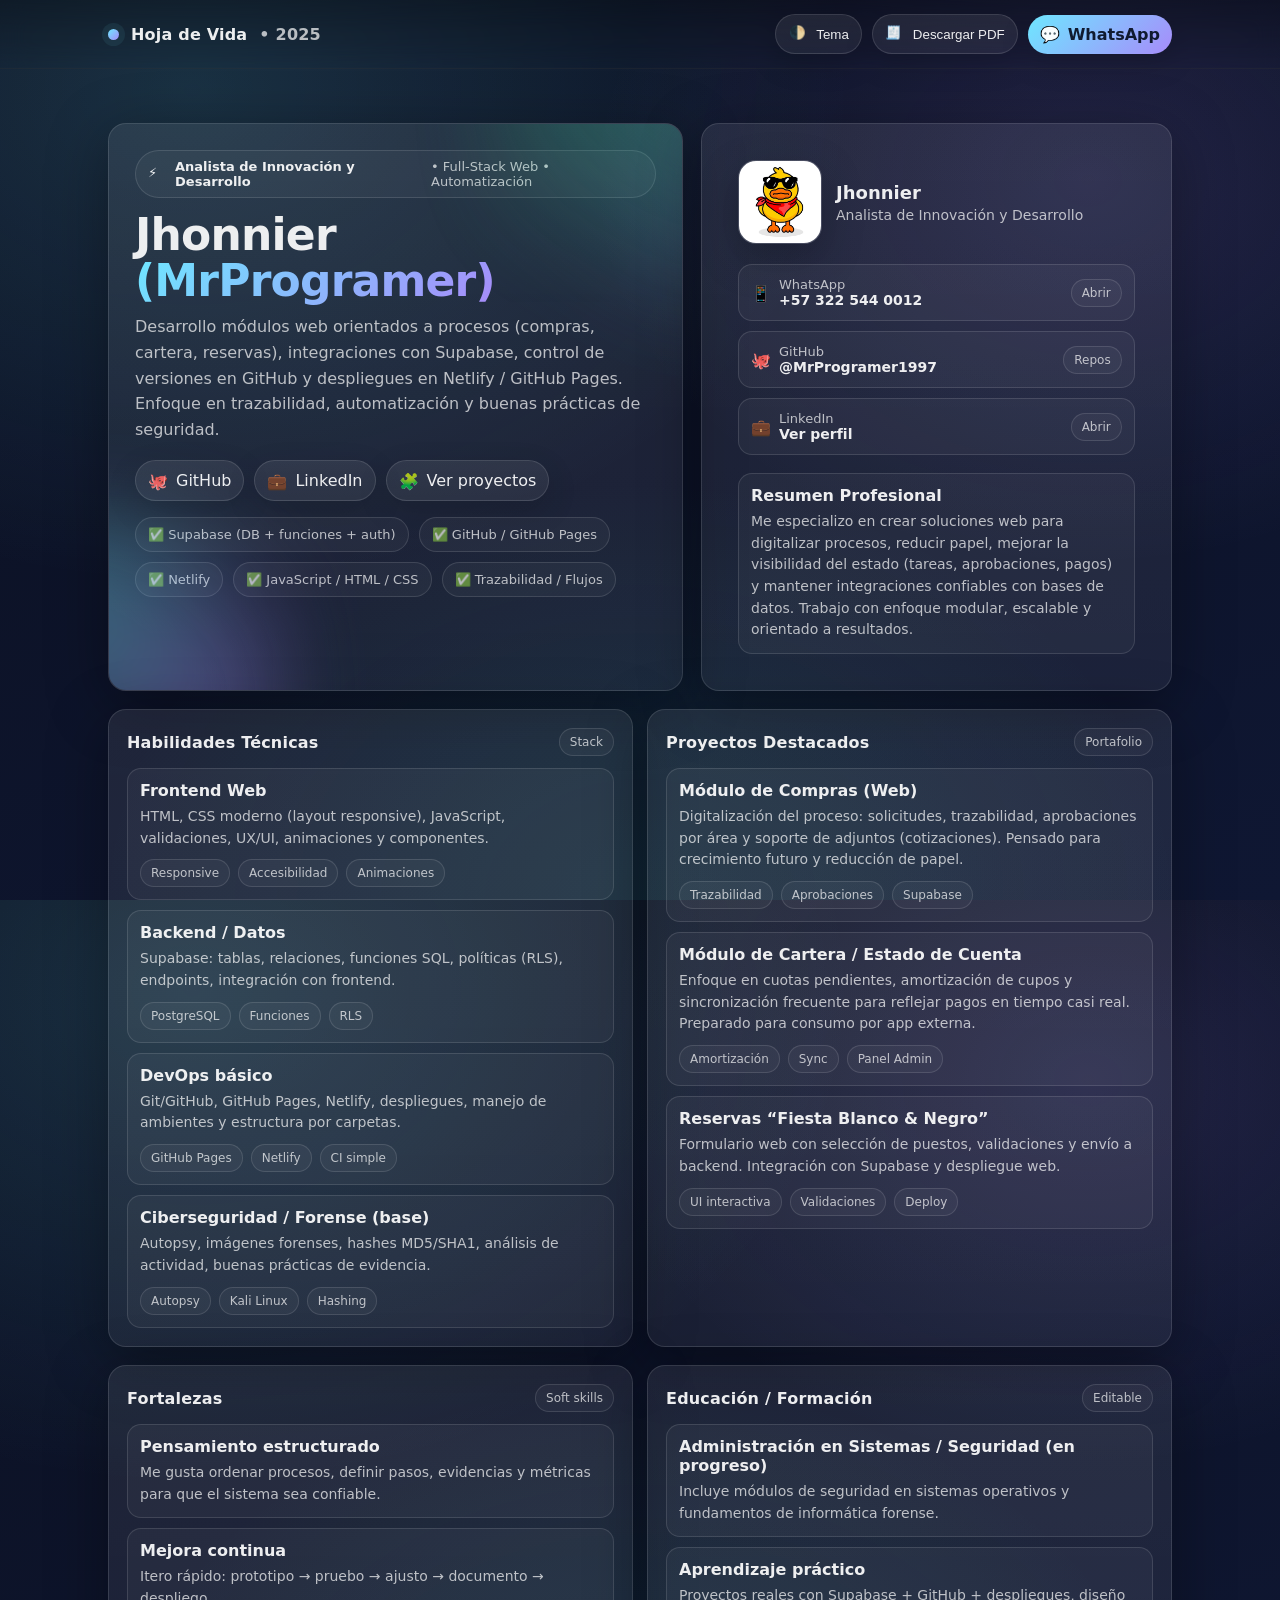
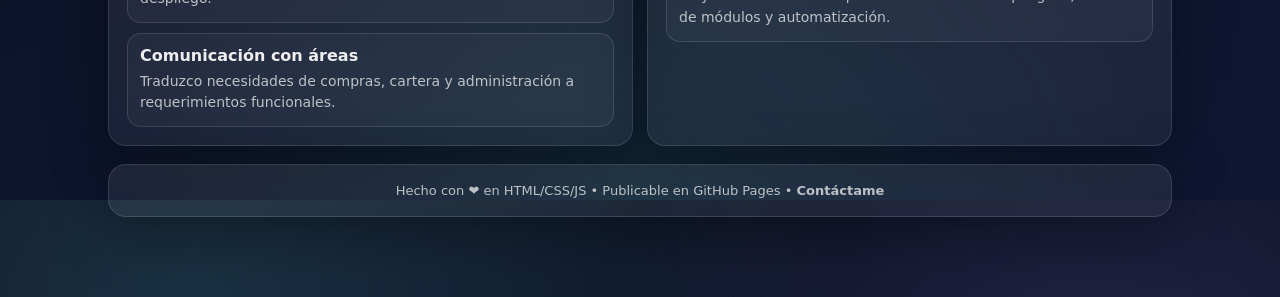
==== index.html @ 0148009d "Primer commit" ====
<!doctype html>
<html lang="es">

<head>
    <meta charset="utf-8" />
    <meta name="viewport" content="width=device-width,initial-scale=1" />
    <title>Hoja de Vida | Jhonnier</title>
    <meta name="description" content="Hoja de vida de Jhonnier - Analista de Innovación y Desarrollo" />

    <style>
        :root {
            --bg: #0b1020;
            --bg2: #0f1733;
            --card: rgba(255, 255, 255, .06);
            --card2: rgba(255, 255, 255, .08);
            --txt: rgba(255, 255, 255, .92);
            --muted: rgba(255, 255, 255, .70);
            --line: rgba(255, 255, 255, .12);
            --brand: #6ee7ff;
            --brand2: #a78bfa;
            --ok: #34d399;
            --warn: #fbbf24;
            --shadow: 0 14px 60px rgba(0, 0, 0, .35);
            --radius: 18px;
            --max: 1100px;
        }

        [data-theme="light"] {
            --bg: #f7f7fb;
            --bg2: #ffffff;
            --card: rgba(10, 20, 40, .06);
            --card2: rgba(10, 20, 40, .08);
            --txt: rgba(10, 20, 40, .92);
            --muted: rgba(10, 20, 40, .70);
            --line: rgba(10, 20, 40, .14);
            --shadow: 0 16px 55px rgba(15, 23, 42, .15);
        }

        * {
            box-sizing: border-box
        }

        html,
        body {
            height: 100%
        }

        body {
            margin: 0;
            font-family: ui-sans-serif, system-ui, -apple-system, Segoe UI, Roboto, Arial, "Noto Sans", "Helvetica Neue";
            color: var(--txt);
            background:
                radial-gradient(1200px 900px at 15% 10%, rgba(110, 231, 255, .15), transparent 55%),
                radial-gradient(900px 700px at 85% 20%, rgba(167, 139, 250, .14), transparent 55%),
                radial-gradient(900px 700px at 50% 100%, rgba(52, 211, 153, .10), transparent 60%),
                linear-gradient(160deg, var(--bg), var(--bg2));
            overflow-x: hidden;
        }

        a {
            color: inherit;
            text-decoration: none
        }

        .container {
            max-width: var(--max);
            margin: 0 auto;
            padding: 28px 18px 80px;
        }

        .nav {
            position: sticky;
            top: 0;
            z-index: 20;
            backdrop-filter: blur(12px);
            background: linear-gradient(180deg, rgba(0, 0, 0, .25), rgba(0, 0, 0, 0));
            border-bottom: 1px solid rgba(255, 255, 255, .06);
        }

        [data-theme="light"] .nav {
            background: linear-gradient(180deg, rgba(255, 255, 255, .75), rgba(255, 255, 255, 0));
            border-bottom: 1px solid rgba(15, 23, 42, .08);
        }

        .nav-inner {
            max-width: var(--max);
            margin: 0 auto;
            padding: 14px 18px;
            display: flex;
            align-items: center;
            justify-content: space-between;
            gap: 12px;
        }

        .brand {
            display: flex;
            align-items: center;
            gap: 12px;
            font-weight: 750;
            letter-spacing: .2px;
        }

        .dot {
            width: 11px;
            height: 11px;
            border-radius: 999px;
            background: linear-gradient(135deg, var(--brand), var(--brand2));
            box-shadow: 0 0 0 6px rgba(110, 231, 255, .07);
            animation: pulse 2.2s ease-in-out infinite;
        }

        @keyframes pulse {

            0%,
            100% {
                transform: scale(1);
                box-shadow: 0 0 0 6px rgba(110, 231, 255, .07)
            }

            50% {
                transform: scale(1.15);
                box-shadow: 0 0 0 12px rgba(167, 139, 250, .08)
            }
        }

        .nav-actions {
            display: flex;
            align-items: center;
            gap: 10px;
            flex-wrap: wrap
        }

        .btn {
            border: 1px solid var(--line);
            background: linear-gradient(180deg, var(--card2), var(--card));
            color: var(--txt);
            padding: 10px 12px;
            border-radius: 999px;
            display: inline-flex;
            align-items: center;
            gap: 10px;
            cursor: pointer;
            transition: transform .18s ease, background .18s ease, border-color .18s ease;
            box-shadow: 0 10px 30px rgba(0, 0, 0, .15);
            user-select: none;
        }

        .btn:hover {
            transform: translateY(-2px);
            border-color: rgba(255, 255, 255, .25)
        }

        [data-theme="light"] .btn:hover {
            border-color: rgba(15, 23, 42, .22)
        }

        .btn:active {
            transform: translateY(0px) scale(.99)
        }

        .btn-primary {
            border: none;
            background: linear-gradient(135deg, var(--brand), var(--brand2));
            color: rgba(10, 20, 40, .96);
            font-weight: 800;
        }

        .btn-primary:hover {
            filter: saturate(1.1) contrast(1.05)
        }

        .icon {
            width: 18px;
            height: 18px;
            display: inline-block
        }

        .muted {
            color: var(--muted)
        }

        .hero {
            margin-top: 26px;
            display: grid;
            grid-template-columns: 1.1fr .9fr;
            gap: 18px;
            align-items: stretch;
        }

        @media (max-width: 920px) {
            .hero {
                grid-template-columns: 1fr;
            }
        }

        .card {
            border: 1px solid var(--line);
            background: linear-gradient(180deg, var(--card2), var(--card));
            border-radius: var(--radius);
            box-shadow: var(--shadow);
            overflow: hidden;
            position: relative;
        }

        .hero-left {
            padding: 26px
        }

        .kicker {
            display: inline-flex;
            align-items: center;
            gap: 10px;
            font-size: 13px;
            padding: 8px 12px;
            border-radius: 999px;
            border: 1px solid var(--line);
            background: rgba(255, 255, 255, .04);
        }

        .title {
            margin: 14px 0 10px;
            font-size: 44px;
            line-height: 1.05;
            letter-spacing: -0.8px;
        }

        @media (max-width: 420px) {
            .title {
                font-size: 38px
            }
        }

        .subtitle {
            margin: 0 0 18px;
            font-size: 16px;
            line-height: 1.6;
            color: var(--muted);
            max-width: 60ch;
        }

        .pill-row {
            display: flex;
            flex-wrap: wrap;
            gap: 10px;
            margin-top: 16px;
        }

        .pill {
            padding: 9px 12px;
            border-radius: 999px;
            border: 1px solid var(--line);
            background: rgba(255, 255, 255, .04);
            font-size: 13px;
            color: var(--muted);
        }

        .hero-actions {
            display: flex;
            flex-wrap: wrap;
            gap: 10px;
            margin-top: 16px;
        }

        /* Profile */
        .hero-right {
            padding: 18px
        }

        .profile {
            height: 100%;
            display: flex;
            flex-direction: column;
            gap: 12px;
            padding: 18px;
        }

        .profile-top {
            display: flex;
            align-items: center;
            gap: 14px;
        }

        .avatar {
            width: 84px;
            height: 84px;
            border-radius: 18px;
            border: 1px solid var(--line);
            object-fit: cover;
            background: rgba(255, 255, 255, .05);
            box-shadow: 0 14px 40px rgba(0, 0, 0, .25);
        }

        .profile-name {
            font-weight: 850;
            font-size: 18px;
            margin: 0
        }

        .profile-role {
            margin: 4px 0 0;
            color: var(--muted);
            font-size: 14px
        }

        .contact-grid {
            display: grid;
            grid-template-columns: 1fr;
            gap: 10px;
            margin-top: 8px;
        }

        .contact-item {
            display: flex;
            align-items: center;
            justify-content: space-between;
            gap: 12px;
            padding: 12px;
            border-radius: 14px;
            border: 1px solid var(--line);
            background: rgba(255, 255, 255, .04);
            transition: transform .18s ease, border-color .18s ease;
        }

        .contact-item:hover {
            transform: translateY(-2px);
            border-color: rgba(255, 255, 255, .22)
        }

        [data-theme="light"] .contact-item:hover {
            border-color: rgba(15, 23, 42, .20)
        }

        .contact-left {
            display: flex;
            align-items: center;
            gap: 10px
        }

        .contact-label {
            font-size: 13px;
            color: var(--muted)
        }

        .contact-value {
            font-size: 14px;
            font-weight: 700
        }

        .tag {
            font-size: 12px;
            padding: 6px 10px;
            border-radius: 999px;
            border: 1px solid var(--line);
            background: rgba(255, 255, 255, .04);
            color: var(--muted);
            white-space: nowrap;
        }

        /* Sections */
        .grid {
            margin-top: 18px;
            display: grid;
            grid-template-columns: 1fr 1fr;
            gap: 14px;
        }

        @media (max-width: 900px) {
            .grid {
                grid-template-columns: 1fr
            }
        }

        .section {
            padding: 18px;
        }

        .h {
            display: flex;
            align-items: center;
            justify-content: space-between;
            gap: 12px;
            margin-bottom: 12px;
        }

        .h h2 {
            margin: 0;
            font-size: 16px;
            letter-spacing: .2px;
        }

        .list {
            display: flex;
            flex-direction: column;
            gap: 10px;
        }

        .item {
            border: 1px solid var(--line);
            background: rgba(255, 255, 255, .04);
            border-radius: 14px;
            padding: 12px;
            transition: transform .18s ease, border-color .18s ease;
        }

        .item:hover {
            transform: translateY(-2px);
            border-color: rgba(255, 255, 255, .22)
        }

        [data-theme="light"] .item:hover {
            border-color: rgba(15, 23, 42, .20)
        }

        .item-title {
            font-weight: 800;
            margin: 0 0 6px
        }

        .item-desc {
            margin: 0;
            color: var(--muted);
            line-height: 1.55;
            font-size: 14px
        }

        .chips {
            display: flex;
            flex-wrap: wrap;
            gap: 8px;
            margin-top: 10px
        }

        .chip {
            font-size: 12px;
            padding: 6px 10px;
            border-radius: 999px;
            border: 1px solid var(--line);
            background: rgba(255, 255, 255, .04);
            color: var(--muted);
        }

        /* Footer */
        footer {
            margin-top: 18px;
            padding: 18px;
            text-align: center;
            color: var(--muted);
            font-size: 13px;
        }

        /* Animations: fade + slide */
        .reveal {
            opacity: 0;
            transform: translateY(10px);
            transition: opacity .65s ease, transform .65s ease;
            will-change: opacity, transform;
        }

        .reveal.in {
            opacity: 1;
            transform: translateY(0px);
        }

        /* Floating gradient ornaments */
        .orb {
            position: absolute;
            inset: auto auto -140px -140px;
            width: 320px;
            height: 320px;
            filter: blur(40px);
            opacity: .55;
            background: radial-gradient(circle at 30% 30%, rgba(110, 231, 255, .7), transparent 60%),
                radial-gradient(circle at 70% 60%, rgba(167, 139, 250, .7), transparent 60%);
            animation: float 6.5s ease-in-out infinite;
            pointer-events: none;
        }

        .orb2 {
            position: absolute;
            inset: -170px -170px auto auto;
            width: 360px;
            height: 360px;
            filter: blur(45px);
            opacity: .45;
            background: radial-gradient(circle at 30% 30%, rgba(52, 211, 153, .65), transparent 60%),
                radial-gradient(circle at 70% 60%, rgba(110, 231, 255, .55), transparent 60%);
            animation: float 7.2s ease-in-out infinite reverse;
            pointer-events: none;
        }

        @keyframes float {

            0%,
            100% {
                transform: translate(0, 0) scale(1)
            }

            50% {
                transform: translate(18px, -14px) scale(1.04)
            }
        }

        /* Print to PDF */
        @media print {

            .nav,
            .hero-actions,
            .nav-actions .btn,
            .tag,
            .orb,
            .orb2 {
                display: none !important;
            }

            body {
                background: white !important;
                color: #0b1020 !important;
            }

            .card {
                box-shadow: none !important;
                border-color: rgba(0, 0, 0, .12) !important;
            }

            .item {
                border-color: rgba(0, 0, 0, .12) !important;
            }

            a {
                color: #0b1020 !important
            }
        }
    </style>
</head>

<body>
    <div class="nav">
        <div class="nav-inner">
            <div class="brand">
                <span class="dot"></span>
                <span>Hoja de Vida</span>
                <span class="muted">• 2025</span>
            </div>

            <div class="nav-actions">
                <button class="btn" id="themeBtn" title="Cambiar tema">
                    <span class="icon">🌓</span>
                    <span>Tema</span>
                </button>

                <button class="btn" onclick="window.print()" title="Guardar como PDF">
                    <span class="icon">🧾</span>
                    <span>Descargar PDF</span>
                </button>

                <a class="btn btn-primary" href="https://wa.me/573225440012" target="_blank" rel="noopener">
                    <span class="icon">💬</span>
                    <span>WhatsApp</span>
                </a>
            </div>
        </div>
    </div>

    <main class="container">
        <section class="hero">
            <div class="card hero-left reveal">
                <div class="orb"></div>
                <div class="orb2"></div>

                <div class="kicker">
                    <span class="icon">⚡</span>
                    <span><strong>Analista de Innovación y Desarrollo</strong></span>
                    <span class="muted">• Full-Stack Web • Automatización</span>
                </div>

                <!-- ✅ Asegúrate que aquí esté bien tu nombre -->
                <h1 class="title">Jhonnier <span
                        style="background:linear-gradient(135deg,var(--brand),var(--brand2));-webkit-background-clip:text;background-clip:text;color:transparent;">(MrProgramer)</span>
                </h1>

                <p class="subtitle">
                    Desarrollo módulos web orientados a procesos (compras, cartera, reservas), integraciones con
                    Supabase,
                    control de versiones en GitHub y despliegues en Netlify / GitHub Pages. Enfoque en trazabilidad,
                    automatización y buenas prácticas de seguridad.
                </p>

                <div class="hero-actions">
                    <a class="btn" href="https://github.com/MrProgramer1997?tab=repositories" target="_blank"
                        rel="noopener">
                        <span class="icon">🐙</span> GitHub
                    </a>
                    <!-- ⚠️ Me pasaste LinkedIn igual a GitHub: lo dejo así como lo enviaste -->
                    <a class="btn" href="https://github.com/MrProgramer1997?tab=repositories" target="_blank"
                        rel="noopener">
                        <span class="icon">💼</span> LinkedIn
                    </a>
                    <a class="btn" href="#proyectos">
                        <span class="icon">🧩</span> Ver proyectos
                    </a>
                </div>

                <div class="pill-row">
                    <span class="pill">✅ Supabase (DB + funciones + auth)</span>
                    <span class="pill">✅ GitHub / GitHub Pages</span>
                    <span class="pill">✅ Netlify</span>
                    <span class="pill">✅ JavaScript / HTML / CSS</span>
                    <span class="pill">✅ Trazabilidad / Flujos</span>
                </div>
            </div>

            <div class="card hero-right reveal">
                <div class="profile">
                    <div class="profile-top">
                        <!-- ✅ FOTO: reemplaza la ruta por tu imagen -->
                        <img class="avatar" src="assets/pato.jpg" alt="Foto de perfil de Jhonnier" />

                        <div>
                            <p class="profile-name">Jhonnier</p>
                            <p class="profile-role">Analista de Innovación y Desarrollo</p>
                        </div>
                    </div>

                    <div class="contact-grid">
                        <a class="contact-item" href="https://wa.me/573225440012" target="_blank" rel="noopener">
                            <div class="contact-left">
                                <span class="icon">📱</span>
                                <div>
                                    <div class="contact-label">WhatsApp</div>
                                    <div class="contact-value">+57 322 544 0012</div>
                                </div>
                            </div>
                            <span class="tag">Abrir</span>
                        </a>

                        <a class="contact-item" href="https://github.com/MrProgramer1997?tab=repositories"
                            target="_blank" rel="noopener">
                            <div class="contact-left">
                                <span class="icon">🐙</span>
                                <div>
                                    <div class="contact-label">GitHub</div>
                                    <div class="contact-value">@MrProgramer1997</div>
                                </div>
                            </div>
                            <span class="tag">Repos</span>
                        </a>

                        <a class="contact-item" href="https://github.com/MrProgramer1997?tab=repositories"
                            target="_blank" rel="noopener">
                            <div class="contact-left">
                                <span class="icon">💼</span>
                                <div>
                                    <div class="contact-label">LinkedIn</div>
                                    <div class="contact-value">Ver perfil</div>
                                </div>
                            </div>
                            <span class="tag">Abrir</span>
                        </a>
                    </div>

                    <div class="item" style="margin-top:6px">
                        <p class="item-title">Resumen Profesional</p>
                        <p class="item-desc">
                            Me especializo en crear soluciones web para digitalizar procesos, reducir papel, mejorar la
                            visibilidad del estado
                            (tareas, aprobaciones, pagos) y mantener integraciones confiables con bases de datos.
                            Trabajo con enfoque modular, escalable y orientado a resultados.
                        </p>
                    </div>
                </div>
            </div>
        </section>

        <section class="grid">
            <div class="card section reveal">
                <div class="h">
                    <h2>Habilidades Técnicas</h2>
                    <span class="tag">Stack</span>
                </div>
                <div class="list">
                    <div class="item">
                        <p class="item-title">Frontend Web</p>
                        <p class="item-desc">HTML, CSS moderno (layout responsive), JavaScript, validaciones, UX/UI,
                            animaciones y componentes.</p>
                        <div class="chips">
                            <span class="chip">Responsive</span><span class="chip">Accesibilidad</span><span
                                class="chip">Animaciones</span>
                        </div>
                    </div>

                    <div class="item">
                        <p class="item-title">Backend / Datos</p>
                        <p class="item-desc">Supabase: tablas, relaciones, funciones SQL, políticas (RLS), endpoints,
                            integración con frontend.</p>
                        <div class="chips">
                            <span class="chip">PostgreSQL</span><span class="chip">Funciones</span><span
                                class="chip">RLS</span>
                        </div>
                    </div>

                    <div class="item">
                        <p class="item-title">DevOps básico</p>
                        <p class="item-desc">Git/GitHub, GitHub Pages, Netlify, despliegues, manejo de ambientes y
                            estructura por carpetas.</p>
                        <div class="chips">
                            <span class="chip">GitHub Pages</span><span class="chip">Netlify</span><span class="chip">CI
                                simple</span>
                        </div>
                    </div>

                    <div class="item">
                        <p class="item-title">Ciberseguridad / Forense (base)</p>
                        <p class="item-desc">Autopsy, imágenes forenses, hashes MD5/SHA1, análisis de actividad, buenas
                            prácticas de evidencia.</p>
                        <div class="chips">
                            <span class="chip">Autopsy</span><span class="chip">Kali Linux</span><span
                                class="chip">Hashing</span>
                        </div>
                    </div>
                </div>
            </div>

            <div class="card section reveal" id="proyectos">
                <div class="h">
                    <h2>Proyectos Destacados</h2>
                    <span class="tag">Portafolio</span>
                </div>

                <div class="list">
                    <div class="item">
                        <p class="item-title">Módulo de Compras (Web)</p>
                        <p class="item-desc">
                            Digitalización del proceso: solicitudes, trazabilidad, aprobaciones por área y soporte de
                            adjuntos (cotizaciones).
                            Pensado para crecimiento futuro y reducción de papel.
                        </p>
                        <div class="chips">
                            <span class="chip">Trazabilidad</span><span class="chip">Aprobaciones</span><span
                                class="chip">Supabase</span>
                        </div>
                    </div>

                    <div class="item">
                        <p class="item-title">Módulo de Cartera / Estado de Cuenta</p>
                        <p class="item-desc">
                            Enfoque en cuotas pendientes, amortización de cupos y sincronización frecuente para reflejar
                            pagos en tiempo casi real.
                            Preparado para consumo por app externa.
                        </p>
                        <div class="chips">
                            <span class="chip">Amortización</span><span class="chip">Sync</span><span class="chip">Panel
                                Admin</span>
                        </div>
                    </div>

                    <div class="item">
                        <p class="item-title">Reservas “Fiesta Blanco & Negro”</p>
                        <p class="item-desc">
                            Formulario web con selección de puestos, validaciones y envío a backend. Integración con
                            Supabase y despliegue web.
                        </p>
                        <div class="chips">
                            <span class="chip">UI interactiva</span><span class="chip">Validaciones</span><span
                                class="chip">Deploy</span>
                        </div>
                    </div>
                </div>
            </div>
        </section>

        <section class="grid">
            <div class="card section reveal">
                <div class="h">
                    <h2>Fortalezas</h2>
                    <span class="tag">Soft skills</span>
                </div>
                <div class="list">
                    <div class="item">
                        <p class="item-title">Pensamiento estructurado</p>
                        <p class="item-desc">Me gusta ordenar procesos, definir pasos, evidencias y métricas para que el
                            sistema sea confiable.</p>
                    </div>
                    <div class="item">
                        <p class="item-title">Mejora continua</p>
                        <p class="item-desc">Itero rápido: prototipo → pruebo → ajusto → documento → despliego.</p>
                    </div>
                    <div class="item">
                        <p class="item-title">Comunicación con áreas</p>
                        <p class="item-desc">Traduzco necesidades de compras, cartera y administración a requerimientos
                            funcionales.</p>
                    </div>
                </div>
            </div>

            <div class="card section reveal">
                <div class="h">
                    <h2>Educación / Formación</h2>
                    <span class="tag">Editable</span>
                </div>
                <div class="list">
                    <div class="item">
                        <p class="item-title">Administración en Sistemas / Seguridad (en progreso)</p>
                        <p class="item-desc">Incluye módulos de seguridad en sistemas operativos y fundamentos de
                            informática forense.</p>
                    </div>
                    <div class="item">
                        <p class="item-title">Aprendizaje práctico</p>
                        <p class="item-desc">Proyectos reales con Supabase + GitHub + despliegues, diseño de módulos y
                            automatización.</p>
                    </div>
                </div>
            </div>
        </section>

        <footer class="card reveal">
            Hecho con ❤️ en HTML/CSS/JS • Publicable en GitHub Pages •
            <a href="https://wa.me/573225440012" target="_blank" rel="noopener"><strong>Contáctame</strong></a>
        </footer>
    </main>

    <script>
        // Tema (dark/light) con persistencia
        const themeBtn = document.getElementById("themeBtn");
        const saved = localStorage.getItem("theme");
        if (saved) { document.documentElement.setAttribute("data-theme", saved); }

        themeBtn.addEventListener("click", () => {
            const cur = document.documentElement.getAttribute("data-theme") || "dark";
            const next = cur === "light" ? "dark" : "light";
            document.documentElement.setAttribute("data-theme", next);
            localStorage.setItem("theme", next);
        });

        // Reveal on scroll (animaciones al aparecer)
        const io = new IntersectionObserver((entries) => {
            for (const e of entries) {
                if (e.isIntersecting) e.target.classList.add("in");
            }
        }, { threshold: 0.12 });

        document.querySelectorAll(".reveal").forEach(el => io.observe(el));
    </script>
</body>

</html>
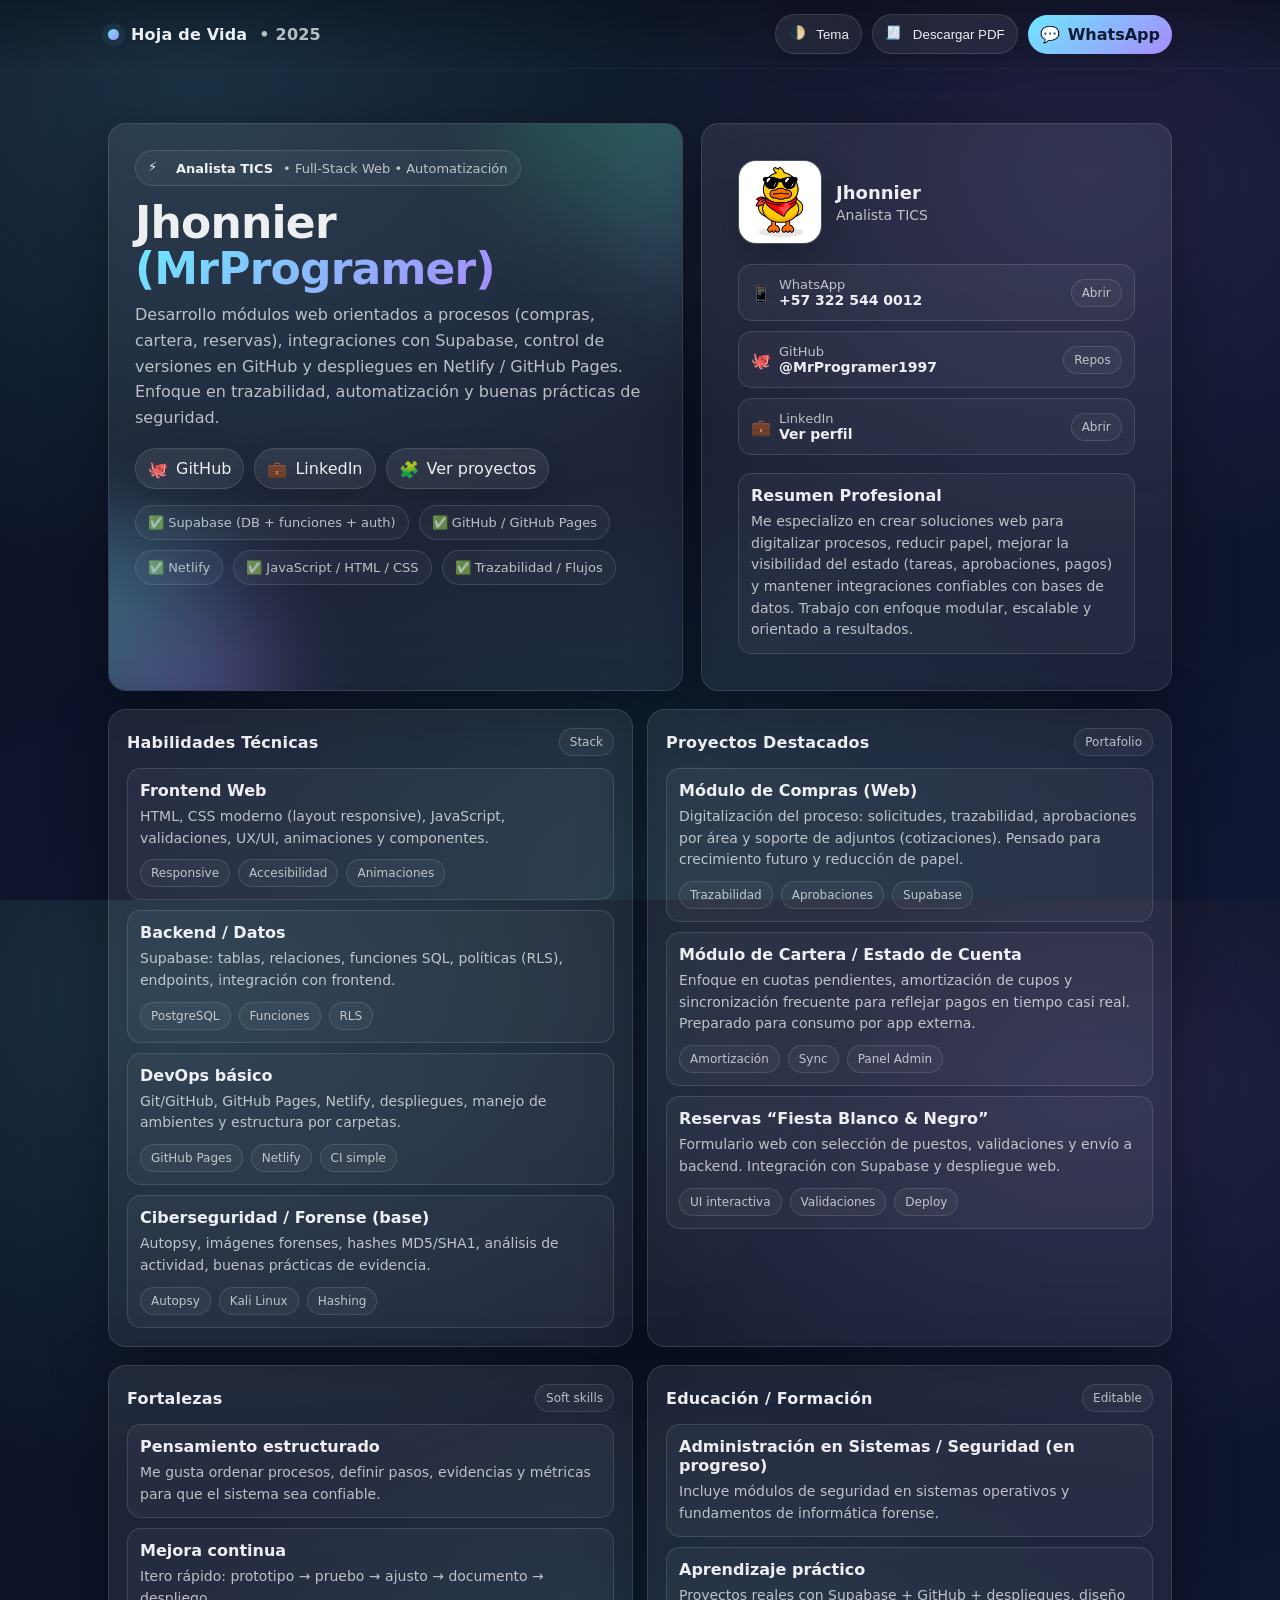
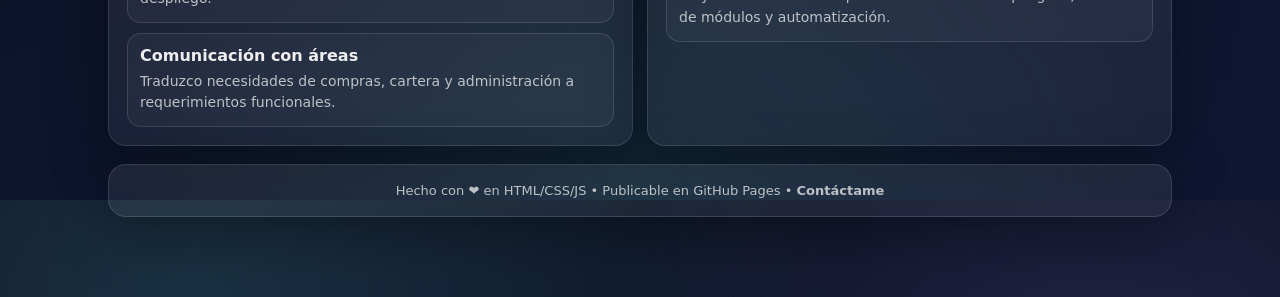
==== commit 45f64780: "Descripción de los cambios" ====
--- a/index.html
+++ b/index.html
@@ -5,7 +5,7 @@
     <meta charset="utf-8" />
     <meta name="viewport" content="width=device-width,initial-scale=1" />
     <title>Hoja de Vida | Jhonnier</title>
-    <meta name="description" content="Hoja de vida de Jhonnier - Analista de Innovación y Desarrollo" />
+    <meta name="description" content="Hoja de vida de Jhonnier - Analista TICS" />
 
     <style>
         :root {
@@ -569,7 +569,7 @@
 
                 <div class="kicker">
                     <span class="icon">⚡</span>
-                    <span><strong>Analista de Innovación y Desarrollo</strong></span>
+                    <span><strong>Analista TICS</strong></span>
                     <span class="muted">• Full-Stack Web • Automatización</span>
                 </div>
 
@@ -617,7 +617,7 @@
 
                         <div>
                             <p class="profile-name">Jhonnier</p>
-                            <p class="profile-role">Analista de Innovación y Desarrollo</p>
+                            <p class="profile-role">Analista TICS</p>
                         </div>
                     </div>
 
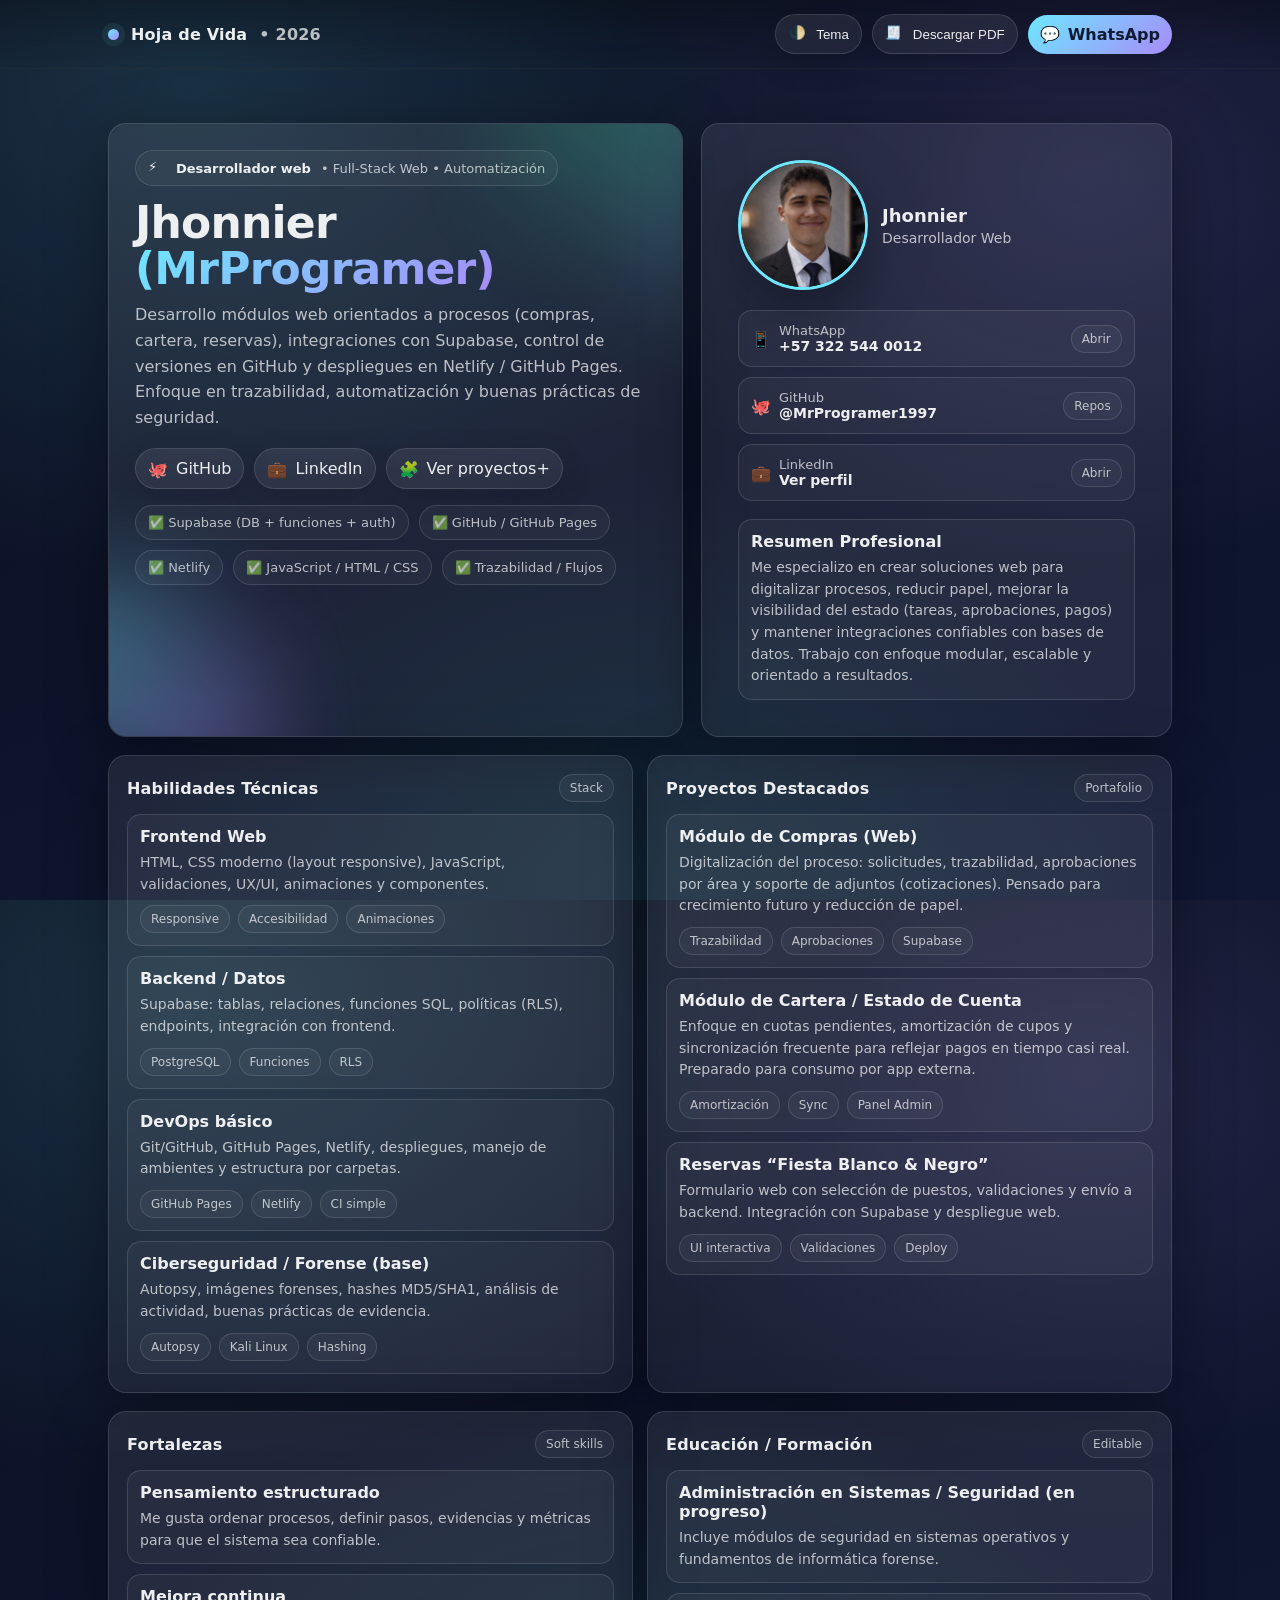
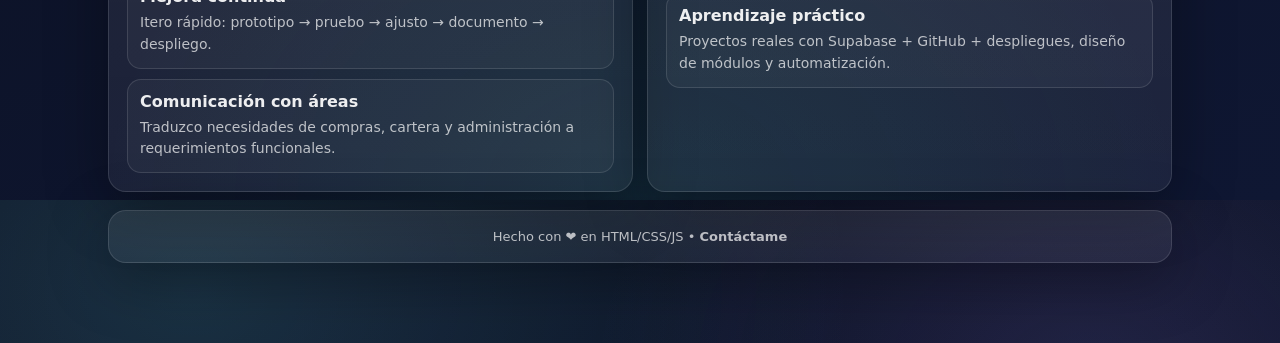
==== commit c04b6a52: "Actualizacion de la hoja de vida" ====
--- a/index.html
+++ b/index.html
@@ -5,7 +5,7 @@
     <meta charset="utf-8" />
     <meta name="viewport" content="width=device-width,initial-scale=1" />
     <title>Hoja de Vida | Jhonnier</title>
-    <meta name="description" content="Hoja de vida de Jhonnier - Analista TICS" />
+    <meta name="description" content="Hoja de vida de Jhonnier - Desarrollador web " />
 
     <style>
         :root {
@@ -281,14 +281,21 @@
         }
 
         .avatar {
-            width: 84px;
-            height: 84px;
-            border-radius: 18px;
-            border: 1px solid var(--line);
+            width: 130px;
+            /* tamaño */
+            height: 130px;
+            /* mismo alto que ancho */
+            border-radius: 50%;
+            /* redonda */
             object-fit: cover;
-            background: rgba(255, 255, 255, .05);
-            box-shadow: 0 14px 40px rgba(0, 0, 0, .25);
-        }
+            /* recorta sin deformar */
+            object-position: center 20%;
+            /* centra el rostro */
+            border: 3px solid var(--brand);
+            box-shadow: 0 20px 60px rgba(0, 0, 0, .35);
+            flex-shrink: 0;
+        }
+
 
         .profile-name {
             font-weight: 850;
@@ -539,7 +546,7 @@
             <div class="brand">
                 <span class="dot"></span>
                 <span>Hoja de Vida</span>
-                <span class="muted">• 2025</span>
+                <span class="muted">• 2026</span>
             </div>
 
             <div class="nav-actions">
@@ -569,7 +576,7 @@
 
                 <div class="kicker">
                     <span class="icon">⚡</span>
-                    <span><strong>Analista TICS</strong></span>
+                    <span><strong>Desarrollador web</strong></span>
                     <span class="muted">• Full-Stack Web • Automatización</span>
                 </div>
 
@@ -591,12 +598,12 @@
                         <span class="icon">🐙</span> GitHub
                     </a>
                     <!-- ⚠️ Me pasaste LinkedIn igual a GitHub: lo dejo así como lo enviaste -->
-                    <a class="btn" href="https://github.com/MrProgramer1997?tab=repositories" target="_blank"
+                    <a class="btn" href="https://www.linkedin.com/in/jhonnier-villada-valencia-28b04b399/" target="_blank"
                         rel="noopener">
                         <span class="icon">💼</span> LinkedIn
                     </a>
                     <a class="btn" href="#proyectos">
-                        <span class="icon">🧩</span> Ver proyectos
+                        <span class="icon">🧩</span> Ver proyectos+
                     </a>
                 </div>
 
@@ -613,11 +620,12 @@
                 <div class="profile">
                     <div class="profile-top">
                         <!-- ✅ FOTO: reemplaza la ruta por tu imagen -->
-                        <img class="avatar" src="assets/pato.jpg" alt="Foto de perfil de Jhonnier" />
+                        <img class="avatar" src="assets/foto-jhonnier-2026.jpeg" alt="Foto de Jhonnier" />
+
 
                         <div>
                             <p class="profile-name">Jhonnier</p>
-                            <p class="profile-role">Analista TICS</p>
+                            <p class="profile-role">Desarrollador Web</p>
                         </div>
                     </div>
 
@@ -645,7 +653,7 @@
                             <span class="tag">Repos</span>
                         </a>
 
-                        <a class="contact-item" href="https://github.com/MrProgramer1997?tab=repositories"
+                        <a class="contact-item" href="https://www.linkedin.com/in/jhonnier-villada-valencia-28b04b399/"
                             target="_blank" rel="noopener">
                             <div class="contact-left">
                                 <span class="icon">💼</span>
@@ -813,7 +821,7 @@
         </section>
 
         <footer class="card reveal">
-            Hecho con ❤️ en HTML/CSS/JS • Publicable en GitHub Pages •
+            Hecho con ❤️ en HTML/CSS/JS •
             <a href="https://wa.me/573225440012" target="_blank" rel="noopener"><strong>Contáctame</strong></a>
         </footer>
     </main>
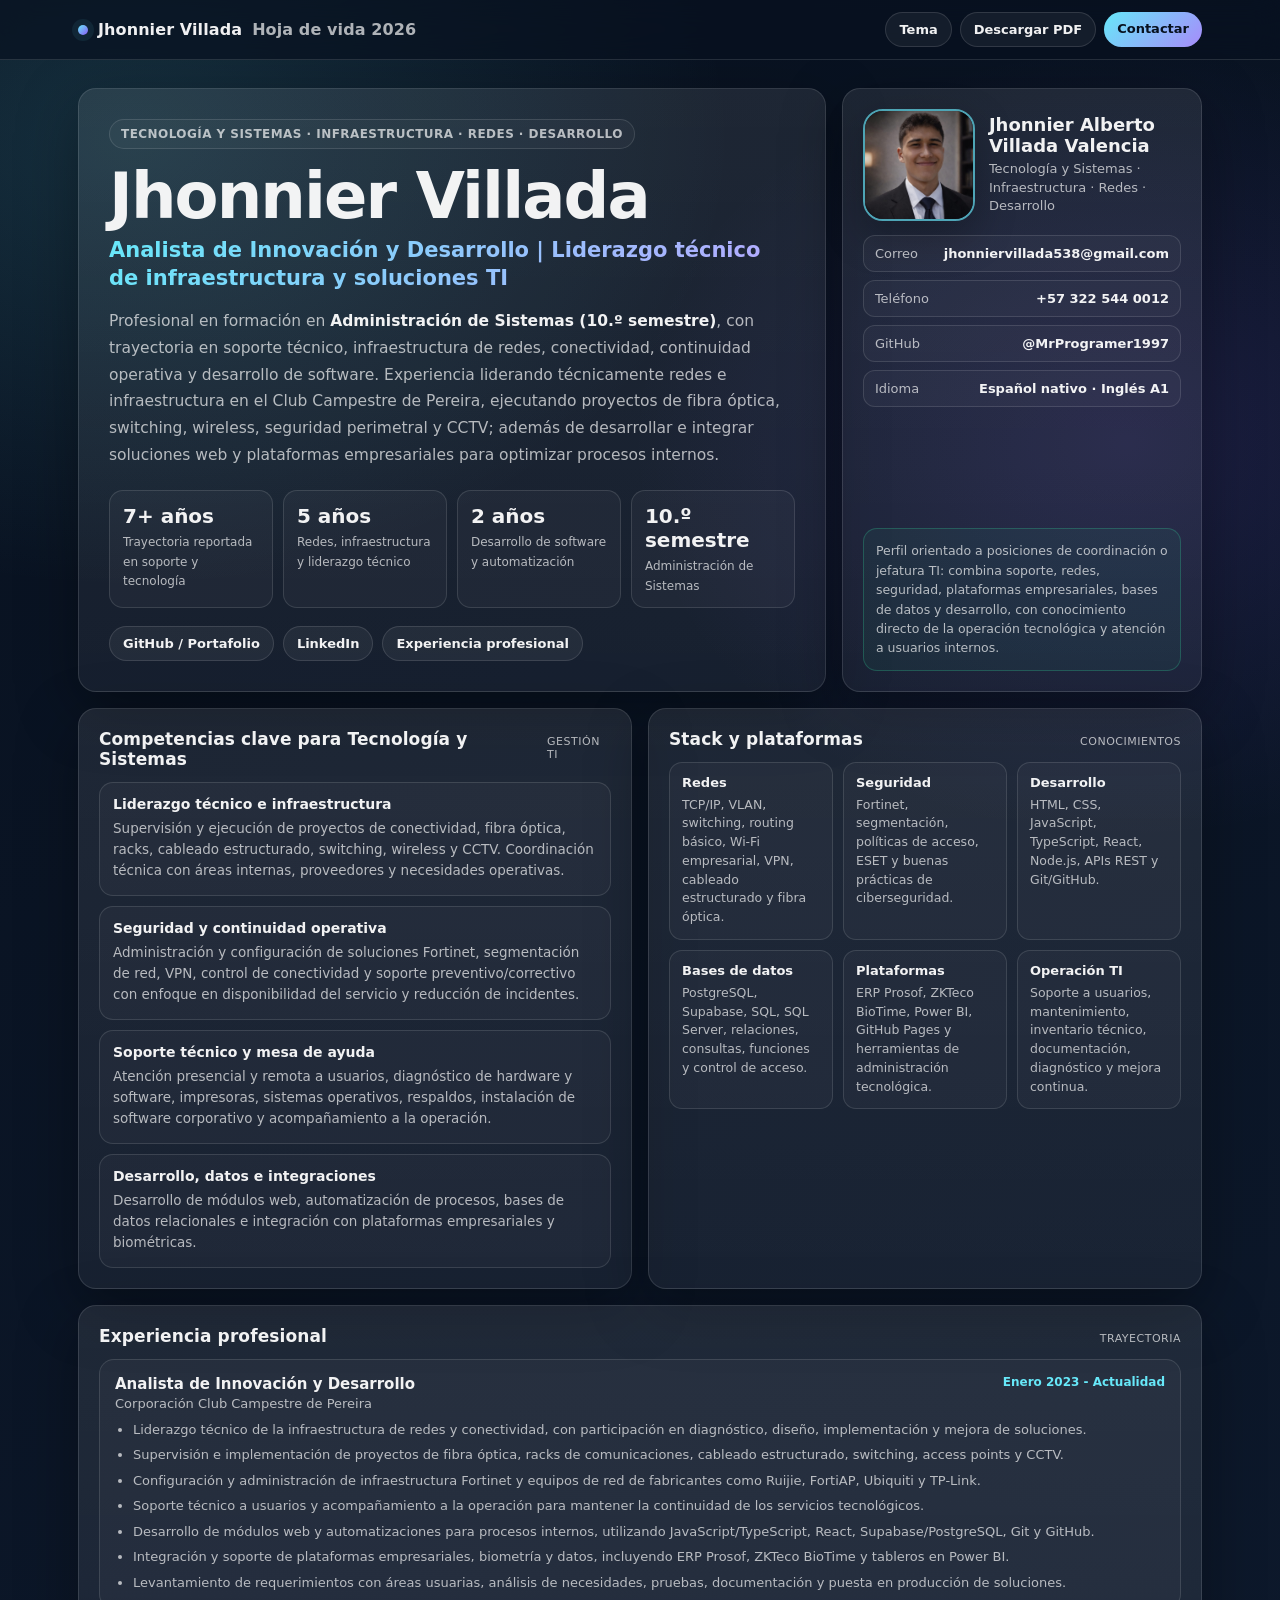
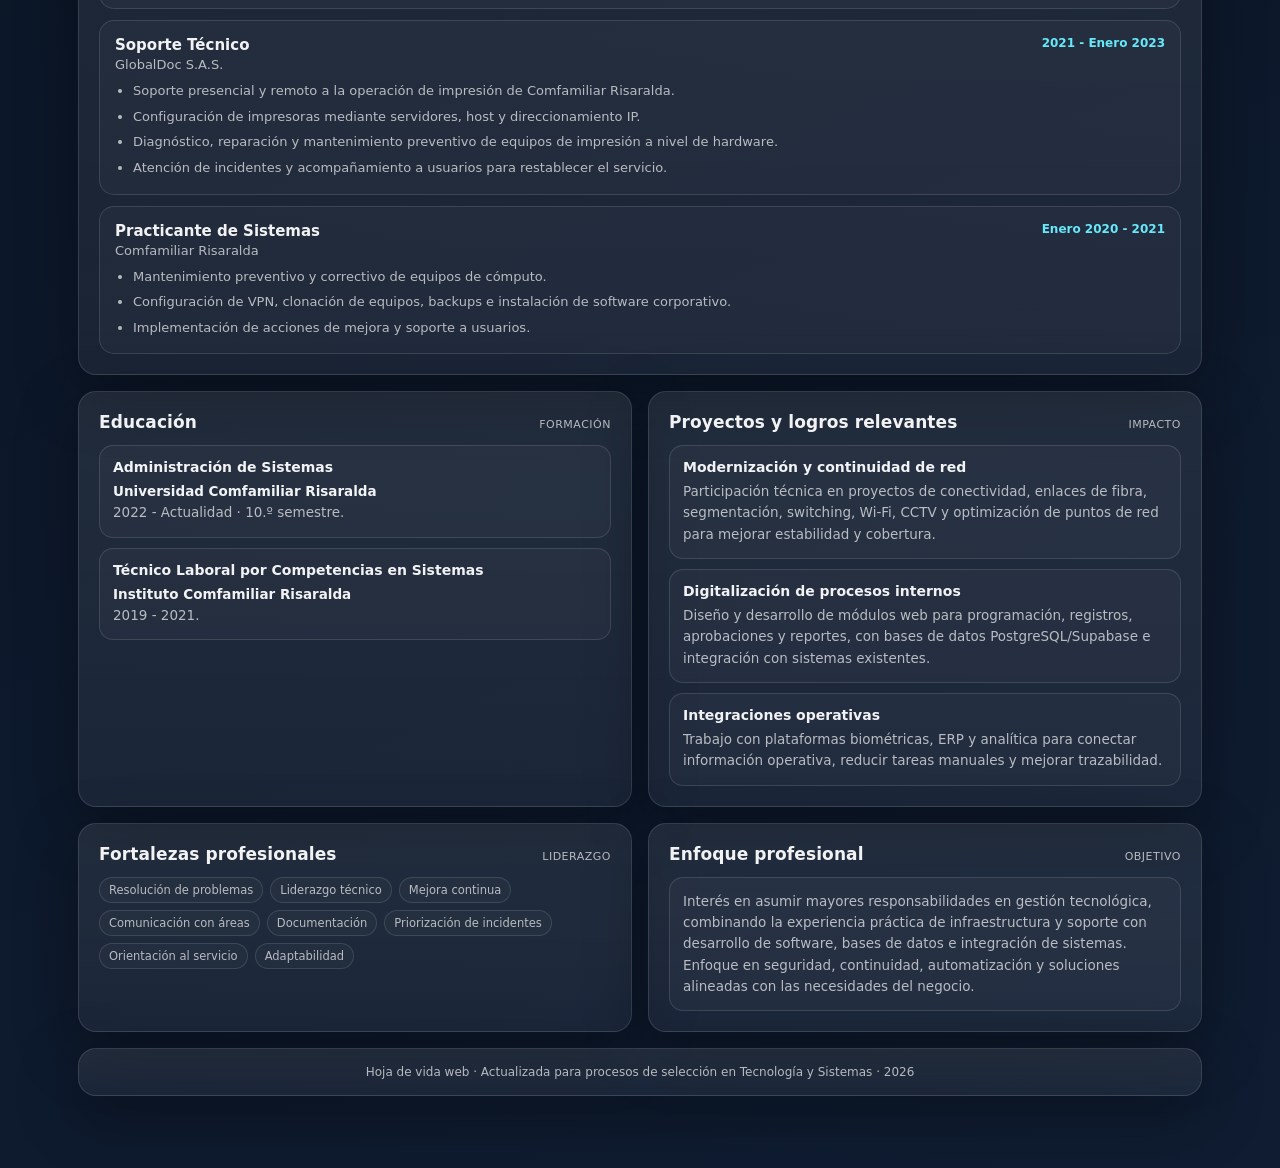
==== commit 143cd6a5: "CORRECCION CARGA" ====
--- a/index.html
+++ b/index.html
@@ -1,853 +1,643 @@
 <!doctype html>
 <html lang="es">
-
 <head>
-    <meta charset="utf-8" />
-    <meta name="viewport" content="width=device-width,initial-scale=1" />
-    <title>Hoja de Vida | Jhonnier</title>
-    <meta name="description" content="Hoja de vida de Jhonnier - Desarrollador web " />
-
-    <style>
-        :root {
-            --bg: #0b1020;
-            --bg2: #0f1733;
-            --card: rgba(255, 255, 255, .06);
-            --card2: rgba(255, 255, 255, .08);
-            --txt: rgba(255, 255, 255, .92);
-            --muted: rgba(255, 255, 255, .70);
-            --line: rgba(255, 255, 255, .12);
-            --brand: #6ee7ff;
-            --brand2: #a78bfa;
-            --ok: #34d399;
-            --warn: #fbbf24;
-            --shadow: 0 14px 60px rgba(0, 0, 0, .35);
-            --radius: 18px;
-            --max: 1100px;
-        }
-
-        [data-theme="light"] {
-            --bg: #f7f7fb;
-            --bg2: #ffffff;
-            --card: rgba(10, 20, 40, .06);
-            --card2: rgba(10, 20, 40, .08);
-            --txt: rgba(10, 20, 40, .92);
-            --muted: rgba(10, 20, 40, .70);
-            --line: rgba(10, 20, 40, .14);
-            --shadow: 0 16px 55px rgba(15, 23, 42, .15);
-        }
-
-        * {
-            box-sizing: border-box
-        }
-
-        html,
-        body {
-            height: 100%
-        }
-
-        body {
-            margin: 0;
-            font-family: ui-sans-serif, system-ui, -apple-system, Segoe UI, Roboto, Arial, "Noto Sans", "Helvetica Neue";
-            color: var(--txt);
-            background:
-                radial-gradient(1200px 900px at 15% 10%, rgba(110, 231, 255, .15), transparent 55%),
-                radial-gradient(900px 700px at 85% 20%, rgba(167, 139, 250, .14), transparent 55%),
-                radial-gradient(900px 700px at 50% 100%, rgba(52, 211, 153, .10), transparent 60%),
-                linear-gradient(160deg, var(--bg), var(--bg2));
-            overflow-x: hidden;
-        }
-
-        a {
-            color: inherit;
-            text-decoration: none
-        }
-
-        .container {
-            max-width: var(--max);
-            margin: 0 auto;
-            padding: 28px 18px 80px;
-        }
-
-        .nav {
-            position: sticky;
-            top: 0;
-            z-index: 20;
-            backdrop-filter: blur(12px);
-            background: linear-gradient(180deg, rgba(0, 0, 0, .25), rgba(0, 0, 0, 0));
-            border-bottom: 1px solid rgba(255, 255, 255, .06);
-        }
-
-        [data-theme="light"] .nav {
-            background: linear-gradient(180deg, rgba(255, 255, 255, .75), rgba(255, 255, 255, 0));
-            border-bottom: 1px solid rgba(15, 23, 42, .08);
-        }
-
-        .nav-inner {
-            max-width: var(--max);
-            margin: 0 auto;
-            padding: 14px 18px;
-            display: flex;
-            align-items: center;
-            justify-content: space-between;
-            gap: 12px;
-        }
-
-        .brand {
-            display: flex;
-            align-items: center;
-            gap: 12px;
-            font-weight: 750;
-            letter-spacing: .2px;
-        }
-
-        .dot {
-            width: 11px;
-            height: 11px;
-            border-radius: 999px;
-            background: linear-gradient(135deg, var(--brand), var(--brand2));
-            box-shadow: 0 0 0 6px rgba(110, 231, 255, .07);
-            animation: pulse 2.2s ease-in-out infinite;
-        }
-
-        @keyframes pulse {
-
-            0%,
-            100% {
-                transform: scale(1);
-                box-shadow: 0 0 0 6px rgba(110, 231, 255, .07)
-            }
-
-            50% {
-                transform: scale(1.15);
-                box-shadow: 0 0 0 12px rgba(167, 139, 250, .08)
-            }
-        }
-
-        .nav-actions {
-            display: flex;
-            align-items: center;
-            gap: 10px;
-            flex-wrap: wrap
-        }
-
-        .btn {
-            border: 1px solid var(--line);
-            background: linear-gradient(180deg, var(--card2), var(--card));
-            color: var(--txt);
-            padding: 10px 12px;
-            border-radius: 999px;
-            display: inline-flex;
-            align-items: center;
-            gap: 10px;
-            cursor: pointer;
-            transition: transform .18s ease, background .18s ease, border-color .18s ease;
-            box-shadow: 0 10px 30px rgba(0, 0, 0, .15);
-            user-select: none;
-        }
-
-        .btn:hover {
-            transform: translateY(-2px);
-            border-color: rgba(255, 255, 255, .25)
-        }
-
-        [data-theme="light"] .btn:hover {
-            border-color: rgba(15, 23, 42, .22)
-        }
-
-        .btn:active {
-            transform: translateY(0px) scale(.99)
-        }
-
-        .btn-primary {
-            border: none;
-            background: linear-gradient(135deg, var(--brand), var(--brand2));
-            color: rgba(10, 20, 40, .96);
-            font-weight: 800;
-        }
-
-        .btn-primary:hover {
-            filter: saturate(1.1) contrast(1.05)
-        }
-
-        .icon {
-            width: 18px;
-            height: 18px;
-            display: inline-block
-        }
-
-        .muted {
-            color: var(--muted)
-        }
-
-        .hero {
-            margin-top: 26px;
-            display: grid;
-            grid-template-columns: 1.1fr .9fr;
-            gap: 18px;
-            align-items: stretch;
-        }
-
-        @media (max-width: 920px) {
-            .hero {
-                grid-template-columns: 1fr;
-            }
-        }
-
-        .card {
-            border: 1px solid var(--line);
-            background: linear-gradient(180deg, var(--card2), var(--card));
-            border-radius: var(--radius);
-            box-shadow: var(--shadow);
-            overflow: hidden;
-            position: relative;
-        }
-
-        .hero-left {
-            padding: 26px
-        }
-
-        .kicker {
-            display: inline-flex;
-            align-items: center;
-            gap: 10px;
-            font-size: 13px;
-            padding: 8px 12px;
-            border-radius: 999px;
-            border: 1px solid var(--line);
-            background: rgba(255, 255, 255, .04);
-        }
-
-        .title {
-            margin: 14px 0 10px;
-            font-size: 44px;
-            line-height: 1.05;
-            letter-spacing: -0.8px;
-        }
-
-        @media (max-width: 420px) {
-            .title {
-                font-size: 38px
-            }
-        }
-
-        .subtitle {
-            margin: 0 0 18px;
-            font-size: 16px;
-            line-height: 1.6;
-            color: var(--muted);
-            max-width: 60ch;
-        }
-
-        .pill-row {
-            display: flex;
-            flex-wrap: wrap;
-            gap: 10px;
-            margin-top: 16px;
-        }
-
-        .pill {
-            padding: 9px 12px;
-            border-radius: 999px;
-            border: 1px solid var(--line);
-            background: rgba(255, 255, 255, .04);
-            font-size: 13px;
-            color: var(--muted);
-        }
-
-        .hero-actions {
-            display: flex;
-            flex-wrap: wrap;
-            gap: 10px;
-            margin-top: 16px;
-        }
-
-        /* Profile */
-        .hero-right {
-            padding: 18px
-        }
-
-        .profile {
-            height: 100%;
-            display: flex;
-            flex-direction: column;
-            gap: 12px;
-            padding: 18px;
-        }
-
-        .profile-top {
-            display: flex;
-            align-items: center;
-            gap: 14px;
-        }
-
-        .avatar {
-            width: 130px;
-            /* tamaño */
-            height: 130px;
-            /* mismo alto que ancho */
-            border-radius: 50%;
-            /* redonda */
-            object-fit: cover;
-            /* recorta sin deformar */
-            object-position: center 20%;
-            /* centra el rostro */
-            border: 3px solid var(--brand);
-            box-shadow: 0 20px 60px rgba(0, 0, 0, .35);
-            flex-shrink: 0;
-        }
-
-
-        .profile-name {
-            font-weight: 850;
-            font-size: 18px;
-            margin: 0
-        }
-
-        .profile-role {
-            margin: 4px 0 0;
-            color: var(--muted);
-            font-size: 14px
-        }
-
-        .contact-grid {
-            display: grid;
-            grid-template-columns: 1fr;
-            gap: 10px;
-            margin-top: 8px;
-        }
-
-        .contact-item {
-            display: flex;
-            align-items: center;
-            justify-content: space-between;
-            gap: 12px;
-            padding: 12px;
-            border-radius: 14px;
-            border: 1px solid var(--line);
-            background: rgba(255, 255, 255, .04);
-            transition: transform .18s ease, border-color .18s ease;
-        }
-
-        .contact-item:hover {
-            transform: translateY(-2px);
-            border-color: rgba(255, 255, 255, .22)
-        }
-
-        [data-theme="light"] .contact-item:hover {
-            border-color: rgba(15, 23, 42, .20)
-        }
-
-        .contact-left {
-            display: flex;
-            align-items: center;
-            gap: 10px
-        }
-
-        .contact-label {
-            font-size: 13px;
-            color: var(--muted)
-        }
-
-        .contact-value {
-            font-size: 14px;
-            font-weight: 700
-        }
-
-        .tag {
-            font-size: 12px;
-            padding: 6px 10px;
-            border-radius: 999px;
-            border: 1px solid var(--line);
-            background: rgba(255, 255, 255, .04);
-            color: var(--muted);
-            white-space: nowrap;
-        }
-
-        /* Sections */
-        .grid {
-            margin-top: 18px;
-            display: grid;
-            grid-template-columns: 1fr 1fr;
-            gap: 14px;
-        }
-
-        @media (max-width: 900px) {
-            .grid {
-                grid-template-columns: 1fr
-            }
-        }
-
-        .section {
-            padding: 18px;
-        }
-
-        .h {
-            display: flex;
-            align-items: center;
-            justify-content: space-between;
-            gap: 12px;
-            margin-bottom: 12px;
-        }
-
-        .h h2 {
-            margin: 0;
-            font-size: 16px;
-            letter-spacing: .2px;
-        }
-
-        .list {
-            display: flex;
-            flex-direction: column;
-            gap: 10px;
-        }
-
-        .item {
-            border: 1px solid var(--line);
-            background: rgba(255, 255, 255, .04);
-            border-radius: 14px;
-            padding: 12px;
-            transition: transform .18s ease, border-color .18s ease;
-        }
-
-        .item:hover {
-            transform: translateY(-2px);
-            border-color: rgba(255, 255, 255, .22)
-        }
-
-        [data-theme="light"] .item:hover {
-            border-color: rgba(15, 23, 42, .20)
-        }
-
-        .item-title {
-            font-weight: 800;
-            margin: 0 0 6px
-        }
-
-        .item-desc {
-            margin: 0;
-            color: var(--muted);
-            line-height: 1.55;
-            font-size: 14px
-        }
-
-        .chips {
-            display: flex;
-            flex-wrap: wrap;
-            gap: 8px;
-            margin-top: 10px
-        }
-
-        .chip {
-            font-size: 12px;
-            padding: 6px 10px;
-            border-radius: 999px;
-            border: 1px solid var(--line);
-            background: rgba(255, 255, 255, .04);
-            color: var(--muted);
-        }
-
-        /* Footer */
-        footer {
-            margin-top: 18px;
-            padding: 18px;
-            text-align: center;
-            color: var(--muted);
-            font-size: 13px;
-        }
-
-        /* Animations: fade + slide */
-        .reveal {
-            opacity: 0;
-            transform: translateY(10px);
-            transition: opacity .65s ease, transform .65s ease;
-            will-change: opacity, transform;
-        }
-
-        .reveal.in {
-            opacity: 1;
-            transform: translateY(0px);
-        }
-
-        /* Floating gradient ornaments */
-        .orb {
-            position: absolute;
-            inset: auto auto -140px -140px;
-            width: 320px;
-            height: 320px;
-            filter: blur(40px);
-            opacity: .55;
-            background: radial-gradient(circle at 30% 30%, rgba(110, 231, 255, .7), transparent 60%),
-                radial-gradient(circle at 70% 60%, rgba(167, 139, 250, .7), transparent 60%);
-            animation: float 6.5s ease-in-out infinite;
-            pointer-events: none;
-        }
-
-        .orb2 {
-            position: absolute;
-            inset: -170px -170px auto auto;
-            width: 360px;
-            height: 360px;
-            filter: blur(45px);
-            opacity: .45;
-            background: radial-gradient(circle at 30% 30%, rgba(52, 211, 153, .65), transparent 60%),
-                radial-gradient(circle at 70% 60%, rgba(110, 231, 255, .55), transparent 60%);
-            animation: float 7.2s ease-in-out infinite reverse;
-            pointer-events: none;
-        }
-
-        @keyframes float {
-
-            0%,
-            100% {
-                transform: translate(0, 0) scale(1)
-            }
-
-            50% {
-                transform: translate(18px, -14px) scale(1.04)
-            }
-        }
-
-        /* Print to PDF */
-        @media print {
-
-            .nav,
-            .hero-actions,
-            .nav-actions .btn,
-            .tag,
-            .orb,
-            .orb2 {
-                display: none !important;
-            }
-
-            body {
-                background: white !important;
-                color: #0b1020 !important;
-            }
-
-            .card {
-                box-shadow: none !important;
-                border-color: rgba(0, 0, 0, .12) !important;
-            }
-
-            .item {
-                border-color: rgba(0, 0, 0, .12) !important;
-            }
-
-            a {
-                color: #0b1020 !important
-            }
-        }
-    </style>
+  <meta charset="utf-8" />
+  <meta name="viewport" content="width=device-width, initial-scale=1" />
+  <title>Hoja de Vida | Jhonnier Villada - Tecnología y Sistemas</title>
+  <meta name="description" content="Hoja de vida de Jhonnier Villada. Tecnología y sistemas, infraestructura, redes, soporte, ciberseguridad y desarrollo de software." />
+
+  <style>
+    :root {
+      --bg: #08111f;
+      --bg2: #0f1c31;
+      --card: rgba(255, 255, 255, .055);
+      --card-strong: rgba(255, 255, 255, .085);
+      --text: rgba(255, 255, 255, .94);
+      --muted: rgba(255, 255, 255, .68);
+      --line: rgba(255, 255, 255, .12);
+      --brand: #67e8f9;
+      --brand2: #8b5cf6;
+      --ok: #34d399;
+      --shadow: 0 18px 60px rgba(0, 0, 0, .34);
+      --radius: 18px;
+      --max: 1160px;
+    }
+
+    [data-theme="light"] {
+      --bg: #f4f7fb;
+      --bg2: #ffffff;
+      --card: rgba(15, 23, 42, .045);
+      --card-strong: rgba(15, 23, 42, .075);
+      --text: #0f172a;
+      --muted: rgba(15, 23, 42, .68);
+      --line: rgba(15, 23, 42, .13);
+      --shadow: 0 16px 48px rgba(15, 23, 42, .12);
+    }
+
+    * { box-sizing: border-box; }
+    html { scroll-behavior: smooth; }
+    body {
+      margin: 0;
+      min-height: 100vh;
+      font-family: Inter, ui-sans-serif, system-ui, -apple-system, BlinkMacSystemFont, "Segoe UI", sans-serif;
+      color: var(--text);
+      background:
+        radial-gradient(1100px 820px at 10% 5%, rgba(103, 232, 249, .14), transparent 55%),
+        radial-gradient(900px 720px at 88% 16%, rgba(139, 92, 246, .14), transparent 55%),
+        linear-gradient(155deg, var(--bg), var(--bg2));
+    }
+
+    a { color: inherit; text-decoration: none; }
+    strong { color: var(--text); }
+    .muted { color: var(--muted); }
+
+    .nav {
+      position: sticky;
+      top: 0;
+      z-index: 50;
+      backdrop-filter: blur(14px);
+      background: rgba(8, 17, 31, .68);
+      border-bottom: 1px solid var(--line);
+    }
+    [data-theme="light"] .nav { background: rgba(255, 255, 255, .82); }
+
+    .nav-inner {
+      max-width: var(--max);
+      margin: 0 auto;
+      padding: 12px 18px;
+      display: flex;
+      align-items: center;
+      justify-content: space-between;
+      gap: 14px;
+    }
+
+    .brand {
+      display: flex;
+      align-items: center;
+      gap: 10px;
+      font-weight: 800;
+      letter-spacing: .1px;
+    }
+
+    .brand-dot {
+      width: 10px;
+      height: 10px;
+      border-radius: 999px;
+      background: linear-gradient(135deg, var(--brand), var(--brand2));
+      box-shadow: 0 0 0 6px rgba(103, 232, 249, .07);
+    }
+
+    .nav-actions { display: flex; gap: 8px; flex-wrap: wrap; }
+
+    .btn {
+      border: 1px solid var(--line);
+      background: var(--card);
+      color: var(--text);
+      padding: 9px 13px;
+      border-radius: 999px;
+      cursor: pointer;
+      font: inherit;
+      font-size: 13px;
+      font-weight: 700;
+      transition: .18s ease;
+    }
+    .btn:hover { transform: translateY(-1px); background: var(--card-strong); }
+    .btn-primary {
+      border: 0;
+      color: #07111f;
+      background: linear-gradient(135deg, var(--brand), #a78bfa);
+    }
+
+    .container {
+      max-width: var(--max);
+      margin: 0 auto;
+      padding: 28px 18px 72px;
+    }
+
+    .card {
+      border: 1px solid var(--line);
+      background: linear-gradient(180deg, var(--card-strong), var(--card));
+      border-radius: var(--radius);
+      box-shadow: var(--shadow);
+    }
+
+    .hero {
+      display: grid;
+      grid-template-columns: 1.35fr .65fr;
+      gap: 16px;
+      align-items: stretch;
+    }
+
+    .hero-main { padding: 30px; position: relative; overflow: hidden; }
+    .hero-side { padding: 20px; }
+
+    .kicker {
+      display: inline-flex;
+      align-items: center;
+      gap: 8px;
+      padding: 7px 11px;
+      border: 1px solid var(--line);
+      border-radius: 999px;
+      font-size: 12px;
+      font-weight: 800;
+      letter-spacing: .45px;
+      text-transform: uppercase;
+      color: var(--muted);
+      background: rgba(255,255,255,.03);
+    }
+
+    h1 {
+      margin: 16px 0 8px;
+      font-size: clamp(40px, 6vw, 64px);
+      line-height: .98;
+      letter-spacing: -1.9px;
+    }
+
+    .role {
+      margin: 0 0 16px;
+      font-size: 21px;
+      line-height: 1.35;
+      font-weight: 750;
+      background: linear-gradient(135deg, var(--brand), #b9a6ff);
+      -webkit-background-clip: text;
+      background-clip: text;
+      color: transparent;
+    }
+
+    .lead {
+      max-width: 78ch;
+      margin: 0;
+      color: var(--muted);
+      font-size: 15.5px;
+      line-height: 1.72;
+    }
+
+    .metric-row {
+      display: grid;
+      grid-template-columns: repeat(4, minmax(0, 1fr));
+      gap: 10px;
+      margin-top: 22px;
+    }
+
+    .metric {
+      border: 1px solid var(--line);
+      background: rgba(255,255,255,.035);
+      border-radius: 14px;
+      padding: 13px;
+    }
+    .metric strong { display: block; font-size: 20px; margin-bottom: 3px; }
+    .metric span { color: var(--muted); font-size: 12px; line-height: 1.35; }
+
+    .actions { display: flex; flex-wrap: wrap; gap: 9px; margin-top: 18px; }
+
+    .profile {
+      height: 100%;
+      display: flex;
+      flex-direction: column;
+      gap: 14px;
+    }
+
+    .profile-top { display: flex; align-items: center; gap: 14px; }
+    .avatar {
+      width: 112px;
+      height: 112px;
+      border-radius: 20px;
+      object-fit: cover;
+      object-position: center 20%;
+      border: 2px solid rgba(103, 232, 249, .65);
+      box-shadow: 0 15px 40px rgba(0,0,0,.28);
+      flex-shrink: 0;
+    }
+    .profile-name { margin: 0; font-weight: 850; font-size: 18px; }
+    .profile-role { margin: 4px 0 0; color: var(--muted); font-size: 13px; line-height: 1.45; }
+
+    .contact-list { display: grid; gap: 8px; }
+    .contact-item {
+      display: flex;
+      align-items: center;
+      justify-content: space-between;
+      gap: 10px;
+      border: 1px solid var(--line);
+      border-radius: 12px;
+      padding: 10px 11px;
+      background: rgba(255,255,255,.03);
+      font-size: 13px;
+    }
+    .contact-item span:first-child { color: var(--muted); }
+    .contact-item strong { font-size: 13px; text-align: right; overflow-wrap: anywhere; }
+
+    .mini-note {
+      margin-top: auto;
+      border: 1px solid rgba(52, 211, 153, .26);
+      border-radius: 14px;
+      padding: 12px;
+      background: rgba(52, 211, 153, .06);
+      color: var(--muted);
+      font-size: 12.5px;
+      line-height: 1.55;
+    }
+
+    .section-grid {
+      margin-top: 16px;
+      display: grid;
+      grid-template-columns: 1fr 1fr;
+      gap: 16px;
+    }
+
+    .section { padding: 20px; }
+    .section.full { grid-column: 1 / -1; }
+
+    .section-head {
+      display: flex;
+      align-items: baseline;
+      justify-content: space-between;
+      gap: 12px;
+      margin-bottom: 13px;
+    }
+    .section-head h2 { margin: 0; font-size: 17px; letter-spacing: .1px; }
+    .section-head span { color: var(--muted); font-size: 11px; text-transform: uppercase; letter-spacing: .5px; }
+
+    .list { display: grid; gap: 10px; }
+    .item {
+      border: 1px solid var(--line);
+      border-radius: 14px;
+      background: rgba(255,255,255,.03);
+      padding: 13px;
+    }
+    .item h3 { margin: 0 0 6px; font-size: 14px; }
+    .item p { margin: 0; color: var(--muted); font-size: 13.5px; line-height: 1.58; }
+    .item ul { margin: 8px 0 0 18px; padding: 0; color: var(--muted); font-size: 13px; line-height: 1.55; }
+    .item li + li { margin-top: 5px; }
+
+    .chips { display: flex; flex-wrap: wrap; gap: 7px; margin-top: 10px; }
+    .chip {
+      padding: 5px 9px;
+      border-radius: 999px;
+      border: 1px solid var(--line);
+      background: rgba(255,255,255,.025);
+      color: var(--muted);
+      font-size: 11.5px;
+      white-space: nowrap;
+    }
+
+    .timeline { display: grid; gap: 11px; }
+    .job {
+      border: 1px solid var(--line);
+      border-radius: 15px;
+      padding: 15px;
+      background: rgba(255,255,255,.03);
+    }
+    .job-top {
+      display: grid;
+      grid-template-columns: 1fr auto;
+      gap: 12px;
+      align-items: start;
+      margin-bottom: 8px;
+    }
+    .job h3 { margin: 0; font-size: 15px; }
+    .job-company { margin-top: 3px; color: var(--muted); font-size: 13px; }
+    .job-date { color: var(--brand); font-size: 12px; font-weight: 800; white-space: nowrap; }
+    .job ul { margin: 9px 0 0 18px; padding: 0; color: var(--muted); font-size: 13px; line-height: 1.58; }
+    .job li + li { margin-top: 5px; }
+
+    .skills-grid { display: grid; grid-template-columns: repeat(3, 1fr); gap: 10px; }
+    .skill-box { border: 1px solid var(--line); border-radius: 13px; padding: 12px; background: rgba(255,255,255,.03); }
+    .skill-box h3 { margin: 0 0 6px; font-size: 13px; }
+    .skill-box p { margin: 0; color: var(--muted); font-size: 12.5px; line-height: 1.5; }
+
+    .footer {
+      margin-top: 16px;
+      padding: 16px;
+      text-align: center;
+      color: var(--muted);
+      font-size: 12px;
+    }
+
+    .reveal { opacity: 0; transform: translateY(8px); transition: opacity .55s ease, transform .55s ease; }
+    .reveal.in { opacity: 1; transform: translateY(0); }
+
+    @media (max-width: 940px) {
+      .hero, .section-grid { grid-template-columns: 1fr; }
+      .section.full { grid-column: auto; }
+      .metric-row { grid-template-columns: repeat(2, 1fr); }
+      .skills-grid { grid-template-columns: 1fr 1fr; }
+    }
+
+    @media (max-width: 560px) {
+      .container { padding: 18px 12px 48px; }
+      .nav-inner { padding: 10px 12px; }
+      .nav .muted, #themeBtn span:last-child { display: none; }
+      .hero-main { padding: 22px; }
+      .hero-side { padding: 16px; }
+      .metric-row, .skills-grid { grid-template-columns: 1fr; }
+      .profile-top { align-items: flex-start; }
+      .avatar { width: 92px; height: 92px; }
+      .job-top { grid-template-columns: 1fr; gap: 5px; }
+      .job-date { white-space: normal; }
+    }
+
+    @media print {
+      @page { size: A4; margin: 11mm; }
+      * { -webkit-print-color-adjust: exact; print-color-adjust: exact; }
+      body { background: #fff !important; color: #111827 !important; font-size: 10.5pt; }
+      .nav, .actions { display: none !important; }
+      .container { max-width: none; padding: 0; }
+      .card, .item, .job, .skill-box, .metric, .contact-item, .mini-note {
+        box-shadow: none !important;
+        background: #fff !important;
+        border-color: #d7dde6 !important;
+        break-inside: avoid;
+      }
+      .hero { grid-template-columns: 1.38fr .62fr; gap: 10px; }
+      .hero-main { padding: 18px; }
+      .hero-side, .section { padding: 14px; }
+      h1 { color: #0f172a !important; font-size: 34px; }
+      .role { color: #0f5f79 !important; -webkit-text-fill-color: #0f5f79; }
+      .lead, .muted, .item p, .job-company, .job ul, .skill-box p, .contact-item span:first-child, .mini-note { color: #475569 !important; }
+      strong, .job h3, .item h3, .section-head h2, .profile-name { color: #0f172a !important; }
+      .job-date { color: #0f5f79 !important; }
+      .section-grid { gap: 10px; margin-top: 10px; }
+      .section-head { margin-bottom: 8px; }
+      .list, .timeline { gap: 7px; }
+      .skills-grid { gap: 7px; }
+      .footer { display: none; }
+      .reveal { opacity: 1 !important; transform: none !important; }
+    }
+  </style>
 </head>
 
 <body>
-    <div class="nav">
-        <div class="nav-inner">
-            <div class="brand">
-                <span class="dot"></span>
-                <span>Hoja de Vida</span>
-                <span class="muted">• 2026</span>
+  <div class="nav">
+    <div class="nav-inner">
+      <div class="brand">
+        <span class="brand-dot"></span>
+        <span>Jhonnier Villada</span>
+        <span class="muted">Hoja de vida 2026</span>
+      </div>
+      <div class="nav-actions">
+        <button class="btn" id="themeBtn" type="button" title="Cambiar tema"><span>Tema</span></button>
+        <button class="btn" type="button" onclick="window.print()" title="Guardar como PDF"><span>Descargar PDF</span></button>
+        <a class="btn btn-primary" href="https://wa.me/573225440012" target="_blank" rel="noopener">Contactar</a>
+      </div>
+    </div>
+  </div>
+
+  <main class="container">
+    <section class="hero">
+      <article class="card hero-main reveal">
+        <div class="kicker">Tecnología y Sistemas · Infraestructura · Redes · Desarrollo</div>
+        <h1>Jhonnier Villada</h1>
+        <p class="role">Analista de Innovación y Desarrollo | Liderazgo técnico de infraestructura y soluciones TI</p>
+        <p class="lead">
+          Profesional en formación en <strong>Administración de Sistemas (10.º semestre)</strong>, con trayectoria en soporte técnico,
+          infraestructura de redes, conectividad, continuidad operativa y desarrollo de software. Experiencia liderando técnicamente
+          redes e infraestructura en el Club Campestre de Pereira, ejecutando proyectos de fibra óptica, switching, wireless, seguridad
+          perimetral y CCTV; además de desarrollar e integrar soluciones web y plataformas empresariales para optimizar procesos internos.
+        </p>
+
+        <div class="metric-row" aria-label="Resumen de experiencia">
+          <div class="metric"><strong>7+ años</strong><span>Trayectoria reportada en soporte y tecnología</span></div>
+          <div class="metric"><strong>5 años</strong><span>Redes, infraestructura y liderazgo técnico</span></div>
+          <div class="metric"><strong>2 años</strong><span>Desarrollo de software y automatización</span></div>
+          <div class="metric"><strong>10.º semestre</strong><span>Administración de Sistemas</span></div>
+        </div>
+
+        <div class="actions">
+          <a class="btn" href="https://github.com/MrProgramer1997?tab=repositories" target="_blank" rel="noopener">GitHub / Portafolio</a>
+          <a class="btn" href="https://www.linkedin.com/in/jhonnier-villada-valencia-28b04b399/" target="_blank" rel="noopener">LinkedIn</a>
+          <a class="btn" href="#experiencia">Experiencia profesional</a>
+        </div>
+      </article>
+
+      <aside class="card hero-side reveal">
+        <div class="profile">
+          <div class="profile-top">
+            <img class="avatar" src="assets/foto-jhonnier-2026.jpeg" alt="Fotografía profesional de Jhonnier Villada" />
+            <div>
+              <p class="profile-name">Jhonnier Alberto Villada Valencia</p>
+              <p class="profile-role">Tecnología y Sistemas · Infraestructura · Redes · Desarrollo</p>
             </div>
-
-            <div class="nav-actions">
-                <button class="btn" id="themeBtn" title="Cambiar tema">
-                    <span class="icon">🌓</span>
-                    <span>Tema</span>
-                </button>
-
-                <button class="btn" onclick="window.print()" title="Guardar como PDF">
-                    <span class="icon">🧾</span>
-                    <span>Descargar PDF</span>
-                </button>
-
-                <a class="btn btn-primary" href="https://wa.me/573225440012" target="_blank" rel="noopener">
-                    <span class="icon">💬</span>
-                    <span>WhatsApp</span>
-                </a>
+          </div>
+
+          <div class="contact-list">
+            <a class="contact-item" href="mailto:jhonniervillada538@gmail.com"><span>Correo</span><strong>jhonniervillada538@gmail.com</strong></a>
+            <a class="contact-item" href="tel:+573225440012"><span>Teléfono</span><strong>+57 322 544 0012</strong></a>
+            <a class="contact-item" href="https://github.com/MrProgramer1997" target="_blank" rel="noopener"><span>GitHub</span><strong>@MrProgramer1997</strong></a>
+            <div class="contact-item"><span>Idioma</span><strong>Español nativo · Inglés A1</strong></div>
+          </div>
+
+          <div class="mini-note">
+            Perfil orientado a posiciones de coordinación o jefatura TI: combina soporte, redes, seguridad, plataformas empresariales,
+            bases de datos y desarrollo, con conocimiento directo de la operación tecnológica y atención a usuarios internos.
+          </div>
+        </div>
+      </aside>
+    </section>
+
+    <section class="section-grid">
+      <article class="card section reveal">
+        <div class="section-head">
+          <h2>Competencias clave para Tecnología y Sistemas</h2>
+          <span>Gestión TI</span>
+        </div>
+        <div class="list">
+          <div class="item">
+            <h3>Liderazgo técnico e infraestructura</h3>
+            <p>Supervisión y ejecución de proyectos de conectividad, fibra óptica, racks, cableado estructurado, switching, wireless y CCTV. Coordinación técnica con áreas internas, proveedores y necesidades operativas.</p>
+          </div>
+          <div class="item">
+            <h3>Seguridad y continuidad operativa</h3>
+            <p>Administración y configuración de soluciones Fortinet, segmentación de red, VPN, control de conectividad y soporte preventivo/correctivo con enfoque en disponibilidad del servicio y reducción de incidentes.</p>
+          </div>
+          <div class="item">
+            <h3>Soporte técnico y mesa de ayuda</h3>
+            <p>Atención presencial y remota a usuarios, diagnóstico de hardware y software, impresoras, sistemas operativos, respaldos, instalación de software corporativo y acompañamiento a la operación.</p>
+          </div>
+          <div class="item">
+            <h3>Desarrollo, datos e integraciones</h3>
+            <p>Desarrollo de módulos web, automatización de procesos, bases de datos relacionales e integración con plataformas empresariales y biométricas.</p>
+          </div>
+        </div>
+      </article>
+
+      <article class="card section reveal">
+        <div class="section-head">
+          <h2>Stack y plataformas</h2>
+          <span>Conocimientos</span>
+        </div>
+        <div class="skills-grid">
+          <div class="skill-box"><h3>Redes</h3><p>TCP/IP, VLAN, switching, routing básico, Wi-Fi empresarial, VPN, cableado estructurado y fibra óptica.</p></div>
+          <div class="skill-box"><h3>Seguridad</h3><p>Fortinet, segmentación, políticas de acceso, ESET y buenas prácticas de ciberseguridad.</p></div>
+          <div class="skill-box"><h3>Desarrollo</h3><p>HTML, CSS, JavaScript, TypeScript, React, Node.js, APIs REST y Git/GitHub.</p></div>
+          <div class="skill-box"><h3>Bases de datos</h3><p>PostgreSQL, Supabase, SQL, SQL Server, relaciones, consultas, funciones y control de acceso.</p></div>
+          <div class="skill-box"><h3>Plataformas</h3><p>ERP Prosof, ZKTeco BioTime, Power BI, GitHub Pages y herramientas de administración tecnológica.</p></div>
+          <div class="skill-box"><h3>Operación TI</h3><p>Soporte a usuarios, mantenimiento, inventario técnico, documentación, diagnóstico y mejora continua.</p></div>
+        </div>
+      </article>
+    </section>
+
+    <section class="section-grid" id="experiencia">
+      <article class="card section full reveal">
+        <div class="section-head">
+          <h2>Experiencia profesional</h2>
+          <span>Trayectoria</span>
+        </div>
+
+        <div class="timeline">
+          <div class="job">
+            <div class="job-top">
+              <div>
+                <h3>Analista de Innovación y Desarrollo</h3>
+                <div class="job-company">Corporación Club Campestre de Pereira</div>
+              </div>
+              <div class="job-date">Enero 2023 - Actualidad</div>
             </div>
-        </div>
-    </div>
-
-    <main class="container">
-        <section class="hero">
-            <div class="card hero-left reveal">
-                <div class="orb"></div>
-                <div class="orb2"></div>
-
-                <div class="kicker">
-                    <span class="icon">⚡</span>
-                    <span><strong>Desarrollador web</strong></span>
-                    <span class="muted">• Full-Stack Web • Automatización</span>
-                </div>
-
-                <!-- ✅ Asegúrate que aquí esté bien tu nombre -->
-                <h1 class="title">Jhonnier <span
-                        style="background:linear-gradient(135deg,var(--brand),var(--brand2));-webkit-background-clip:text;background-clip:text;color:transparent;">(MrProgramer)</span>
-                </h1>
-
-                <p class="subtitle">
-                    Desarrollo módulos web orientados a procesos (compras, cartera, reservas), integraciones con
-                    Supabase,
-                    control de versiones en GitHub y despliegues en Netlify / GitHub Pages. Enfoque en trazabilidad,
-                    automatización y buenas prácticas de seguridad.
-                </p>
-
-                <div class="hero-actions">
-                    <a class="btn" href="https://github.com/MrProgramer1997?tab=repositories" target="_blank"
-                        rel="noopener">
-                        <span class="icon">🐙</span> GitHub
-                    </a>
-                    <!-- ⚠️ Me pasaste LinkedIn igual a GitHub: lo dejo así como lo enviaste -->
-                    <a class="btn" href="https://www.linkedin.com/in/jhonnier-villada-valencia-28b04b399/" target="_blank"
-                        rel="noopener">
-                        <span class="icon">💼</span> LinkedIn
-                    </a>
-                    <a class="btn" href="#proyectos">
-                        <span class="icon">🧩</span> Ver proyectos+
-                    </a>
-                </div>
-
-                <div class="pill-row">
-                    <span class="pill">✅ Supabase (DB + funciones + auth)</span>
-                    <span class="pill">✅ GitHub / GitHub Pages</span>
-                    <span class="pill">✅ Netlify</span>
-                    <span class="pill">✅ JavaScript / HTML / CSS</span>
-                    <span class="pill">✅ Trazabilidad / Flujos</span>
-                </div>
+            <ul>
+              <li>Liderazgo técnico de la infraestructura de redes y conectividad, con participación en diagnóstico, diseño, implementación y mejora de soluciones.</li>
+              <li>Supervisión e implementación de proyectos de fibra óptica, racks de comunicaciones, cableado estructurado, switching, access points y CCTV.</li>
+              <li>Configuración y administración de infraestructura Fortinet y equipos de red de fabricantes como Ruijie, FortiAP, Ubiquiti y TP-Link.</li>
+              <li>Soporte técnico a usuarios y acompañamiento a la operación para mantener la continuidad de los servicios tecnológicos.</li>
+              <li>Desarrollo de módulos web y automatizaciones para procesos internos, utilizando JavaScript/TypeScript, React, Supabase/PostgreSQL, Git y GitHub.</li>
+              <li>Integración y soporte de plataformas empresariales, biometría y datos, incluyendo ERP Prosof, ZKTeco BioTime y tableros en Power BI.</li>
+              <li>Levantamiento de requerimientos con áreas usuarias, análisis de necesidades, pruebas, documentación y puesta en producción de soluciones.</li>
+            </ul>
+          </div>
+
+          <div class="job">
+            <div class="job-top">
+              <div>
+                <h3>Soporte Técnico</h3>
+                <div class="job-company">GlobalDoc S.A.S.</div>
+              </div>
+              <div class="job-date">2021 - Enero 2023</div>
             </div>
-
-            <div class="card hero-right reveal">
-                <div class="profile">
-                    <div class="profile-top">
-                        <!-- ✅ FOTO: reemplaza la ruta por tu imagen -->
-                        <img class="avatar" src="assets/foto-jhonnier-2026.jpeg" alt="Foto de Jhonnier" />
-
-
-                        <div>
-                            <p class="profile-name">Jhonnier</p>
-                            <p class="profile-role">Desarrollador Web</p>
-                        </div>
-                    </div>
-
-                    <div class="contact-grid">
-                        <a class="contact-item" href="https://wa.me/573225440012" target="_blank" rel="noopener">
-                            <div class="contact-left">
-                                <span class="icon">📱</span>
-                                <div>
-                                    <div class="contact-label">WhatsApp</div>
-                                    <div class="contact-value">+57 322 544 0012</div>
-                                </div>
-                            </div>
-                            <span class="tag">Abrir</span>
-                        </a>
-
-                        <a class="contact-item" href="https://github.com/MrProgramer1997?tab=repositories"
-                            target="_blank" rel="noopener">
-                            <div class="contact-left">
-                                <span class="icon">🐙</span>
-                                <div>
-                                    <div class="contact-label">GitHub</div>
-                                    <div class="contact-value">@MrProgramer1997</div>
-                                </div>
-                            </div>
-                            <span class="tag">Repos</span>
-                        </a>
-
-                        <a class="contact-item" href="https://www.linkedin.com/in/jhonnier-villada-valencia-28b04b399/"
-                            target="_blank" rel="noopener">
-                            <div class="contact-left">
-                                <span class="icon">💼</span>
-                                <div>
-                                    <div class="contact-label">LinkedIn</div>
-                                    <div class="contact-value">Ver perfil</div>
-                                </div>
-                            </div>
-                            <span class="tag">Abrir</span>
-                        </a>
-                    </div>
-
-                    <div class="item" style="margin-top:6px">
-                        <p class="item-title">Resumen Profesional</p>
-                        <p class="item-desc">
-                            Me especializo en crear soluciones web para digitalizar procesos, reducir papel, mejorar la
-                            visibilidad del estado
-                            (tareas, aprobaciones, pagos) y mantener integraciones confiables con bases de datos.
-                            Trabajo con enfoque modular, escalable y orientado a resultados.
-                        </p>
-                    </div>
-                </div>
+            <ul>
+              <li>Soporte presencial y remoto a la operación de impresión de Comfamiliar Risaralda.</li>
+              <li>Configuración de impresoras mediante servidores, host y direccionamiento IP.</li>
+              <li>Diagnóstico, reparación y mantenimiento preventivo de equipos de impresión a nivel de hardware.</li>
+              <li>Atención de incidentes y acompañamiento a usuarios para restablecer el servicio.</li>
+            </ul>
+          </div>
+
+          <div class="job">
+            <div class="job-top">
+              <div>
+                <h3>Practicante de Sistemas</h3>
+                <div class="job-company">Comfamiliar Risaralda</div>
+              </div>
+              <div class="job-date">Enero 2020 - 2021</div>
             </div>
-        </section>
-
-        <section class="grid">
-            <div class="card section reveal">
-                <div class="h">
-                    <h2>Habilidades Técnicas</h2>
-                    <span class="tag">Stack</span>
-                </div>
-                <div class="list">
-                    <div class="item">
-                        <p class="item-title">Frontend Web</p>
-                        <p class="item-desc">HTML, CSS moderno (layout responsive), JavaScript, validaciones, UX/UI,
-                            animaciones y componentes.</p>
-                        <div class="chips">
-                            <span class="chip">Responsive</span><span class="chip">Accesibilidad</span><span
-                                class="chip">Animaciones</span>
-                        </div>
-                    </div>
-
-                    <div class="item">
-                        <p class="item-title">Backend / Datos</p>
-                        <p class="item-desc">Supabase: tablas, relaciones, funciones SQL, políticas (RLS), endpoints,
-                            integración con frontend.</p>
-                        <div class="chips">
-                            <span class="chip">PostgreSQL</span><span class="chip">Funciones</span><span
-                                class="chip">RLS</span>
-                        </div>
-                    </div>
-
-                    <div class="item">
-                        <p class="item-title">DevOps básico</p>
-                        <p class="item-desc">Git/GitHub, GitHub Pages, Netlify, despliegues, manejo de ambientes y
-                            estructura por carpetas.</p>
-                        <div class="chips">
-                            <span class="chip">GitHub Pages</span><span class="chip">Netlify</span><span class="chip">CI
-                                simple</span>
-                        </div>
-                    </div>
-
-                    <div class="item">
-                        <p class="item-title">Ciberseguridad / Forense (base)</p>
-                        <p class="item-desc">Autopsy, imágenes forenses, hashes MD5/SHA1, análisis de actividad, buenas
-                            prácticas de evidencia.</p>
-                        <div class="chips">
-                            <span class="chip">Autopsy</span><span class="chip">Kali Linux</span><span
-                                class="chip">Hashing</span>
-                        </div>
-                    </div>
-                </div>
-            </div>
-
-            <div class="card section reveal" id="proyectos">
-                <div class="h">
-                    <h2>Proyectos Destacados</h2>
-                    <span class="tag">Portafolio</span>
-                </div>
-
-                <div class="list">
-                    <div class="item">
-                        <p class="item-title">Módulo de Compras (Web)</p>
-                        <p class="item-desc">
-                            Digitalización del proceso: solicitudes, trazabilidad, aprobaciones por área y soporte de
-                            adjuntos (cotizaciones).
-                            Pensado para crecimiento futuro y reducción de papel.
-                        </p>
-                        <div class="chips">
-                            <span class="chip">Trazabilidad</span><span class="chip">Aprobaciones</span><span
-                                class="chip">Supabase</span>
-                        </div>
-                    </div>
-
-                    <div class="item">
-                        <p class="item-title">Módulo de Cartera / Estado de Cuenta</p>
-                        <p class="item-desc">
-                            Enfoque en cuotas pendientes, amortización de cupos y sincronización frecuente para reflejar
-                            pagos en tiempo casi real.
-                            Preparado para consumo por app externa.
-                        </p>
-                        <div class="chips">
-                            <span class="chip">Amortización</span><span class="chip">Sync</span><span class="chip">Panel
-                                Admin</span>
-                        </div>
-                    </div>
-
-                    <div class="item">
-                        <p class="item-title">Reservas “Fiesta Blanco & Negro”</p>
-                        <p class="item-desc">
-                            Formulario web con selección de puestos, validaciones y envío a backend. Integración con
-                            Supabase y despliegue web.
-                        </p>
-                        <div class="chips">
-                            <span class="chip">UI interactiva</span><span class="chip">Validaciones</span><span
-                                class="chip">Deploy</span>
-                        </div>
-                    </div>
-                </div>
-            </div>
-        </section>
-
-        <section class="grid">
-            <div class="card section reveal">
-                <div class="h">
-                    <h2>Fortalezas</h2>
-                    <span class="tag">Soft skills</span>
-                </div>
-                <div class="list">
-                    <div class="item">
-                        <p class="item-title">Pensamiento estructurado</p>
-                        <p class="item-desc">Me gusta ordenar procesos, definir pasos, evidencias y métricas para que el
-                            sistema sea confiable.</p>
-                    </div>
-                    <div class="item">
-                        <p class="item-title">Mejora continua</p>
-                        <p class="item-desc">Itero rápido: prototipo → pruebo → ajusto → documento → despliego.</p>
-                    </div>
-                    <div class="item">
-                        <p class="item-title">Comunicación con áreas</p>
-                        <p class="item-desc">Traduzco necesidades de compras, cartera y administración a requerimientos
-                            funcionales.</p>
-                    </div>
-                </div>
-            </div>
-
-            <div class="card section reveal">
-                <div class="h">
-                    <h2>Educación / Formación</h2>
-                    <span class="tag">Editable</span>
-                </div>
-                <div class="list">
-                    <div class="item">
-                        <p class="item-title">Administración en Sistemas / Seguridad (en progreso)</p>
-                        <p class="item-desc">Incluye módulos de seguridad en sistemas operativos y fundamentos de
-                            informática forense.</p>
-                    </div>
-                    <div class="item">
-                        <p class="item-title">Aprendizaje práctico</p>
-                        <p class="item-desc">Proyectos reales con Supabase + GitHub + despliegues, diseño de módulos y
-                            automatización.</p>
-                    </div>
-                </div>
-            </div>
-        </section>
-
-        <footer class="card reveal">
-            Hecho con ❤️ en HTML/CSS/JS •
-            <a href="https://wa.me/573225440012" target="_blank" rel="noopener"><strong>Contáctame</strong></a>
-        </footer>
-    </main>
-
-    <script>
-        // Tema (dark/light) con persistencia
-        const themeBtn = document.getElementById("themeBtn");
-        const saved = localStorage.getItem("theme");
-        if (saved) { document.documentElement.setAttribute("data-theme", saved); }
-
-        themeBtn.addEventListener("click", () => {
-            const cur = document.documentElement.getAttribute("data-theme") || "dark";
-            const next = cur === "light" ? "dark" : "light";
-            document.documentElement.setAttribute("data-theme", next);
-            localStorage.setItem("theme", next);
+            <ul>
+              <li>Mantenimiento preventivo y correctivo de equipos de cómputo.</li>
+              <li>Configuración de VPN, clonación de equipos, backups e instalación de software corporativo.</li>
+              <li>Implementación de acciones de mejora y soporte a usuarios.</li>
+            </ul>
+          </div>
+        </div>
+      </article>
+    </section>
+
+    <section class="section-grid">
+      <article class="card section reveal">
+        <div class="section-head">
+          <h2>Educación</h2>
+          <span>Formación</span>
+        </div>
+        <div class="list">
+          <div class="item">
+            <h3>Administración de Sistemas</h3>
+            <p><strong>Universidad Comfamiliar Risaralda</strong><br>2022 - Actualidad · 10.º semestre.</p>
+          </div>
+          <div class="item">
+            <h3>Técnico Laboral por Competencias en Sistemas</h3>
+            <p><strong>Instituto Comfamiliar Risaralda</strong><br>2019 - 2021.</p>
+          </div>
+        </div>
+      </article>
+
+      <article class="card section reveal">
+        <div class="section-head">
+          <h2>Proyectos y logros relevantes</h2>
+          <span>Impacto</span>
+        </div>
+        <div class="list">
+          <div class="item">
+            <h3>Modernización y continuidad de red</h3>
+            <p>Participación técnica en proyectos de conectividad, enlaces de fibra, segmentación, switching, Wi-Fi, CCTV y optimización de puntos de red para mejorar estabilidad y cobertura.</p>
+          </div>
+          <div class="item">
+            <h3>Digitalización de procesos internos</h3>
+            <p>Diseño y desarrollo de módulos web para programación, registros, aprobaciones y reportes, con bases de datos PostgreSQL/Supabase e integración con sistemas existentes.</p>
+          </div>
+          <div class="item">
+            <h3>Integraciones operativas</h3>
+            <p>Trabajo con plataformas biométricas, ERP y analítica para conectar información operativa, reducir tareas manuales y mejorar trazabilidad.</p>
+          </div>
+        </div>
+      </article>
+    </section>
+
+    <section class="section-grid">
+      <article class="card section reveal">
+        <div class="section-head">
+          <h2>Fortalezas profesionales</h2>
+          <span>Liderazgo</span>
+        </div>
+        <div class="chips">
+          <span class="chip">Resolución de problemas</span>
+          <span class="chip">Liderazgo técnico</span>
+          <span class="chip">Mejora continua</span>
+          <span class="chip">Comunicación con áreas</span>
+          <span class="chip">Documentación</span>
+          <span class="chip">Priorización de incidentes</span>
+          <span class="chip">Orientación al servicio</span>
+          <span class="chip">Adaptabilidad</span>
+        </div>
+      </article>
+
+      <article class="card section reveal">
+        <div class="section-head">
+          <h2>Enfoque profesional</h2>
+          <span>Objetivo</span>
+        </div>
+        <div class="item">
+          <p>
+            Interés en asumir mayores responsabilidades en gestión tecnológica, combinando la experiencia práctica de infraestructura y soporte
+            con desarrollo de software, bases de datos e integración de sistemas. Enfoque en seguridad, continuidad, automatización y soluciones
+            alineadas con las necesidades del negocio.
+          </p>
+        </div>
+      </article>
+    </section>
+
+    <footer class="card footer reveal">
+      Hoja de vida web · Actualizada para procesos de selección en Tecnología y Sistemas · 2026
+    </footer>
+  </main>
+
+  <script>
+    const themeBtn = document.getElementById('themeBtn');
+    const savedTheme = localStorage.getItem('cv-theme');
+    if (savedTheme) document.documentElement.setAttribute('data-theme', savedTheme);
+
+    themeBtn.addEventListener('click', () => {
+      const current = document.documentElement.getAttribute('data-theme') || 'dark';
+      const next = current === 'light' ? 'dark' : 'light';
+      document.documentElement.setAttribute('data-theme', next);
+      localStorage.setItem('cv-theme', next);
+    });
+
+    const revealElements = document.querySelectorAll('.reveal');
+    if ('IntersectionObserver' in window) {
+      const observer = new IntersectionObserver((entries) => {
+        entries.forEach((entry) => {
+          if (entry.isIntersecting) entry.target.classList.add('in');
         });
-
-        // Reveal on scroll (animaciones al aparecer)
-        const io = new IntersectionObserver((entries) => {
-            for (const e of entries) {
-                if (e.isIntersecting) e.target.classList.add("in");
-            }
-        }, { threshold: 0.12 });
-
-        document.querySelectorAll(".reveal").forEach(el => io.observe(el));
-    </script>
+      }, { threshold: 0.08 });
+      revealElements.forEach((el) => observer.observe(el));
+    } else {
+      revealElements.forEach((el) => el.classList.add('in'));
+    }
+  </script>
 </body>
-
-</html>+</html>
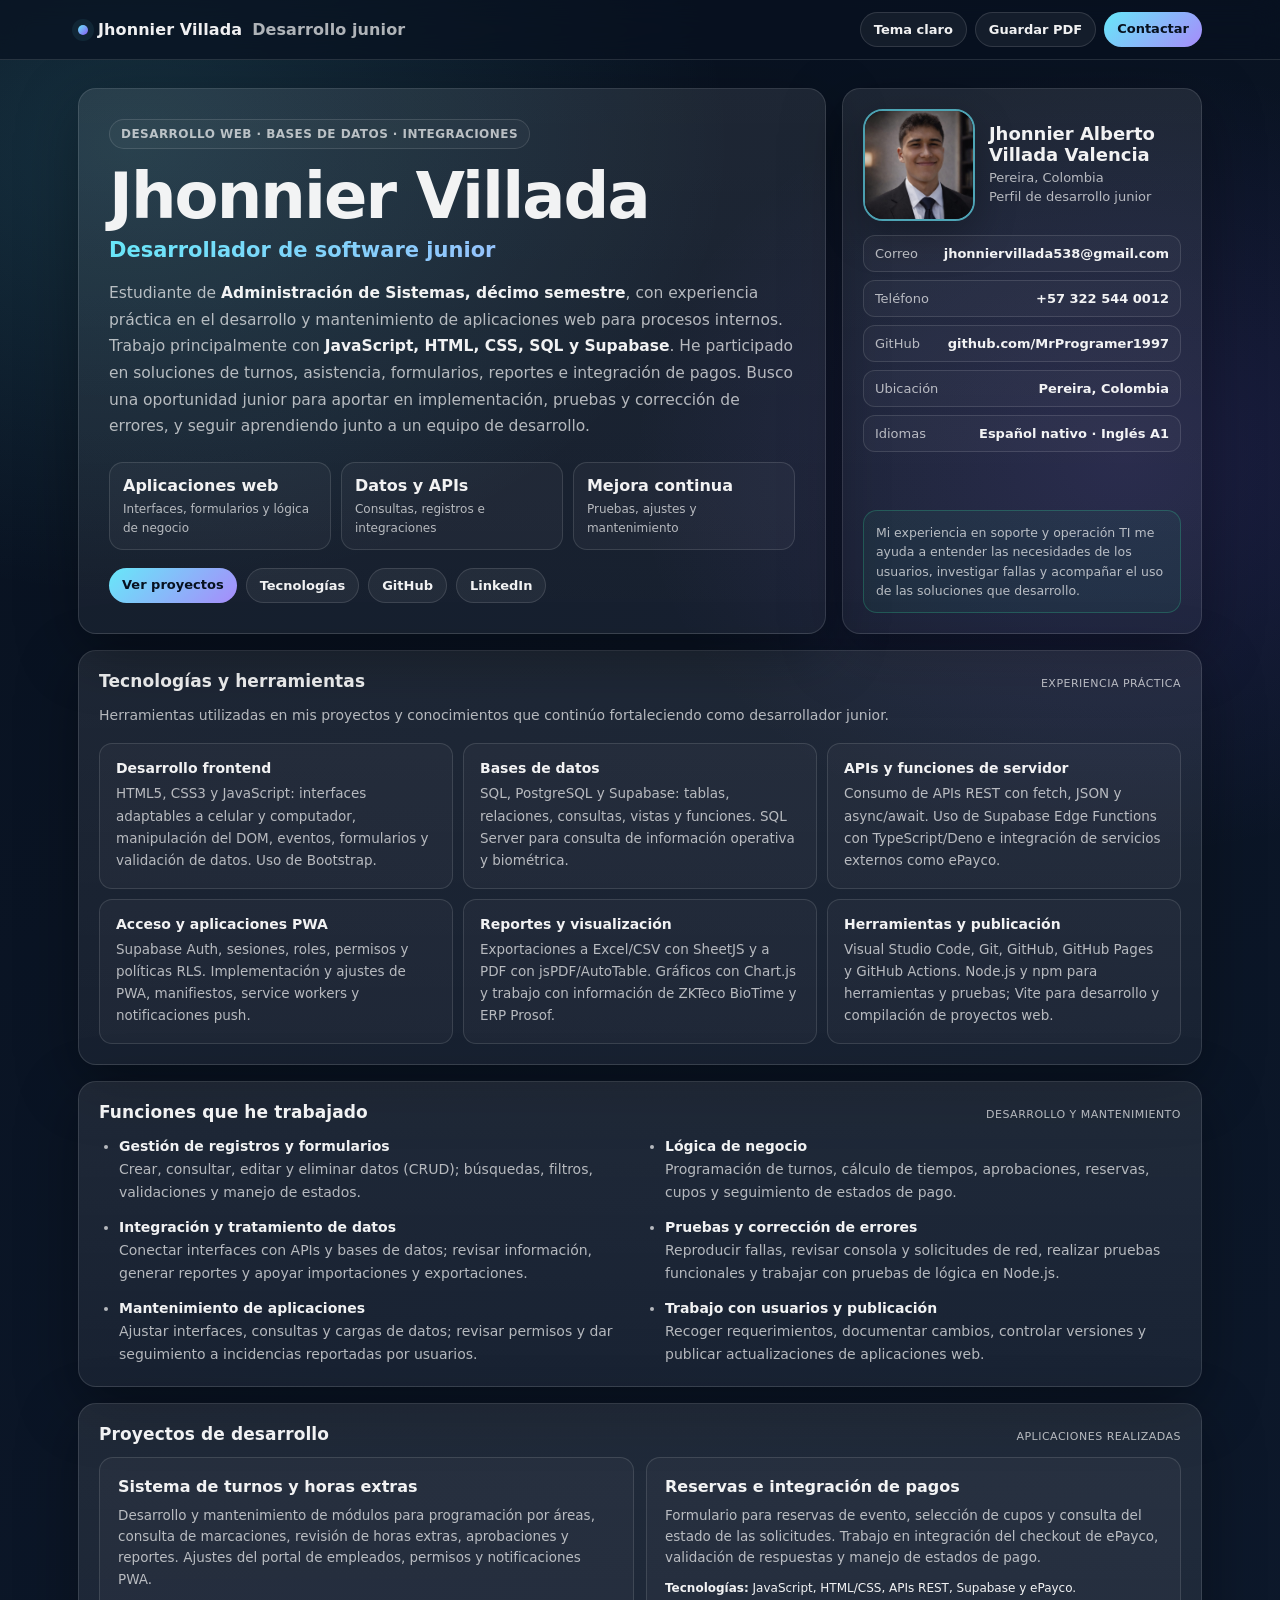
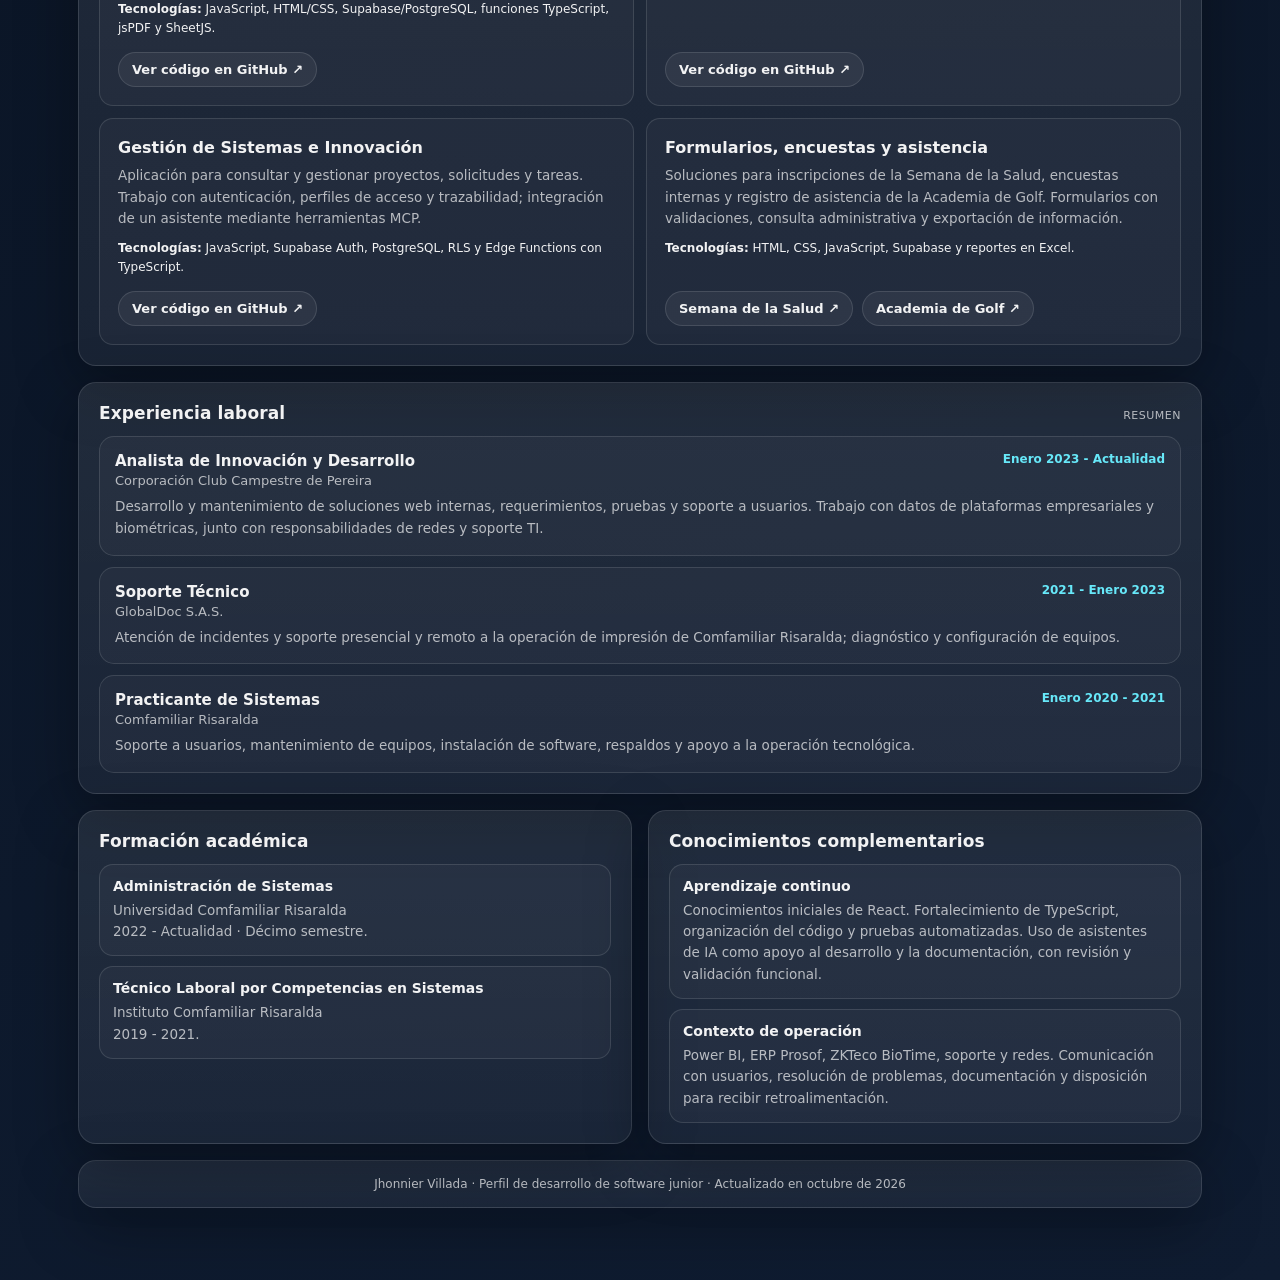
==== commit 26f9bce4: "Enfocar hoja de vida en desarrollo de software junior" ====
--- a/index.html
+++ b/index.html
@@ -3,8 +3,8 @@
 <head>
   <meta charset="utf-8" />
   <meta name="viewport" content="width=device-width, initial-scale=1" />
-  <title>Hoja de Vida | Jhonnier Villada - Tecnología y Sistemas</title>
-  <meta name="description" content="Hoja de vida de Jhonnier Villada. Tecnología y sistemas, infraestructura, redes, soporte, ciberseguridad y desarrollo de software." />
+  <title>Jhonnier Villada | Desarrollador de software junior</title>
+  <meta name="description" content="Hoja de vida y proyectos de Jhonnier Villada, perfil de desarrollador de software junior. JavaScript, HTML, CSS, SQL, Supabase, APIs y aplicaciones web." />
 
   <style>
     :root {
@@ -313,7 +313,7 @@
       font-size: 12px;
     }
 
-    .reveal { opacity: 0; transform: translateY(8px); transition: opacity .55s ease, transform .55s ease; }
+    .reveal { opacity: 1; transform: none; }
     .reveal.in { opacity: 1; transform: translateY(0); }
 
     @media (max-width: 940px) {
@@ -336,308 +336,263 @@
       .job-date { white-space: normal; }
     }
 
+    section[id] { scroll-margin-top: 90px; }
+    .section-intro { color: var(--muted); font-size: 14px; line-height: 1.65; margin: 0 0 16px; max-width: 90ch; }
+    .project-grid { display: grid; grid-template-columns: repeat(2, minmax(0, 1fr)); gap: 12px; }
+    .project { padding: 18px; display: flex; flex-direction: column; }
+    .project .actions { margin-top: auto; padding-top: 14px; }
+    .project h3 { font-size: 16px; line-height: 1.4; }
+    .project .project-tech { margin-top: 10px; font-size: 12px; color: var(--text); }
+    .skills-grid { grid-template-columns: repeat(3, minmax(0, 1fr)); }
+    .skill-box { padding: 16px; }
+    .skill-box h3 { font-size: 14px; }
+    .skill-box p { font-size: 13.5px; line-height: 1.65; }
+    .work-list { margin: 0; padding-left: 20px; display: grid; grid-template-columns: 1fr 1fr; gap: 12px 30px; color: var(--muted); font-size: 14px; line-height: 1.65; }
+    .work-list strong { display: block; }
+    .job p { margin: 0; font-size: 13.5px; line-height: 1.6; color: var(--muted); }
+    .metric-row { grid-template-columns: repeat(3, minmax(0,1fr)); }
+    .metric strong { font-size: 16px; }
+    [data-theme="light"] { --brand: #155e75; --brand2: #6d28d9; }
+    [data-theme="light"] .role { color: #155e75; background: none; -webkit-text-fill-color: #155e75; }
+    [data-theme="light"] .btn-primary { color: #fff; background: #155e75; }
+    a:focus-visible, button:focus-visible { outline: 3px solid var(--brand); outline-offset: 4px; }
+    .skip-link { position: fixed; top: -100px; left: 12px; z-index: 100; padding: 12px; background: #fff; color: #111827; }
+    .skip-link:focus { top: 12px; }
+    @media (max-width: 940px) { .skills-grid { grid-template-columns: repeat(2, minmax(0,1fr)); } }
+    @media (max-width: 600px) {
+      .project-grid, .work-list, .skills-grid { grid-template-columns: 1fr; }
+      .metric-row { grid-template-columns: 1fr; }
+      .nav-inner { flex-wrap: wrap; }
+      .nav-actions { margin-left: auto; }
+      .section-head { flex-wrap: wrap; gap: 5px; }
+      .profile-top { flex-wrap: wrap; }
+      .contact-item { flex-wrap: wrap; }
+      .contact-item strong { text-align: left; }
+    }
+    @media (prefers-reduced-motion: reduce) {
+      html { scroll-behavior: auto; }
+      *, *::before, *::after { transition: none !important; }
+    }
     @media print {
-      @page { size: A4; margin: 11mm; }
+      @page { size: A4; margin: 12mm; }
+      :root, [data-theme="light"] { --text: #111827; --muted: #334155; --brand: #155e75; --line: #cbd5e1; }
       * { -webkit-print-color-adjust: exact; print-color-adjust: exact; }
-      body { background: #fff !important; color: #111827 !important; font-size: 10.5pt; }
-      .nav, .actions { display: none !important; }
+      body { background: #fff !important; color: #111827 !important; }
+      .nav, .actions, .footer, .skip-link, .metric-row, .kicker, .mini-note { display: none !important; }
       .container { max-width: none; padding: 0; }
-      .card, .item, .job, .skill-box, .metric, .contact-item, .mini-note {
-        box-shadow: none !important;
-        background: #fff !important;
-        border-color: #d7dde6 !important;
-        break-inside: avoid;
-      }
-      .hero { grid-template-columns: 1.38fr .62fr; gap: 10px; }
-      .hero-main { padding: 18px; }
-      .hero-side, .section { padding: 14px; }
-      h1 { color: #0f172a !important; font-size: 34px; }
-      .role { color: #0f5f79 !important; -webkit-text-fill-color: #0f5f79; }
-      .lead, .muted, .item p, .job-company, .job ul, .skill-box p, .contact-item span:first-child, .mini-note { color: #475569 !important; }
-      strong, .job h3, .item h3, .section-head h2, .profile-name { color: #0f172a !important; }
-      .job-date { color: #0f5f79 !important; }
-      .section-grid { gap: 10px; margin-top: 10px; }
-      .section-head { margin-bottom: 8px; }
-      .list, .timeline { gap: 7px; }
-      .skills-grid { gap: 7px; }
-      .footer { display: none; }
+      .card, .item, .job, .skill-box, .contact-item { box-shadow: none; background: #fff; border-color: #cbd5e1; }
+      .card { border: 0; border-radius: 0; }
+      .hero { display: block; }
+      .hero-main { padding: 0; }
+      h1 { margin: 0 0 5px; font-size: 26px; letter-spacing: -.5px; }
+      .role { background: none; color: #155e75; -webkit-text-fill-color: #155e75; font-size: 14px; margin-bottom: 7px; }
+      .lead { font-size: 12px; line-height: 1.5; max-width: none; }
+      .hero-side { padding: 9px 0 0; }
+      .profile { gap: 0; }
+      .profile-top { display: none; }
+      .contact-list { display: block; font-size: 10px; }
+      .contact-item { display: inline; padding: 0; border: 0; font-size: 11px; }
+      .contact-item::after { content: " | "; color: #64748b; }
+      .contact-item:last-child::after { content: ""; }
+      .contact-item span { display: none; }
+      .contact-item strong { font-size: 10px; font-weight: 400; }
+      .section-grid { display: block; margin-top: 12px; }
+      .section { padding: 0; }
+      .section-head { margin-bottom: 7px; }
+      .section-head h2 { font-size: 12px; color: #155e75; }
+      .section-head span { display: none; }
+      .section-intro { font-size: 11px; line-height: 1.45; margin-bottom: 7px; }
+      .skills-grid { display: grid; grid-template-columns: repeat(2,1fr); gap: 7px; }
+      .skill-box { padding: 8px; border-radius: 6px; break-inside: avoid; }
+      .skill-box h3 { font-size: 12px; margin-bottom: 3px; }
+      .skill-box p { font-size: 11px; line-height: 1.45; }
+      .work-list { display: grid; grid-template-columns: 1fr 1fr; gap: 7px 22px; font-size: 11px; line-height: 1.45; padding-left: 14px; }
+      .work-list li { break-inside: avoid; }
+      .resume-page + .resume-page { break-before: page; page-break-before: always; }
+      .resume-page + .resume-page > .section-grid:first-child { margin-top: 0; }
+      .project-grid { display: grid; grid-template-columns: 1fr 1fr; gap: 7px; }
+      .project { padding: 9px; border-radius: 6px; break-inside: avoid; }
+      .project h3 { font-size: 11px; margin-bottom: 4px; }
+      .project p, .project .project-tech { font-size: 11px; line-height: 1.45; }
+      .project .project-tech { margin-top: 5px; }
+      .timeline { gap: 6px; }
+      .job { padding: 8px; border-radius: 6px; break-inside: avoid; }
+      .job-top { margin-bottom: 4px; }
+      .job h3 { font-size: 12px; }
+      .job-company, .job-date { font-size: 11px; }
+      .job p { font-size: 11px; line-height: 1.45; }
+      .education-grid { display: grid; grid-template-columns: 1fr 1fr; gap: 16px; }
+      .education-grid .item { border: 0; padding: 0; }
+      .education-grid .item h3 { font-size: 12px; }
+      .education-grid .item p { font-size: 11px; line-height: 1.45; }
+      .education-grid .list { gap: 8px; }
       .reveal { opacity: 1 !important; transform: none !important; }
     }
   </style>
 </head>
 
 <body>
-  <div class="nav">
+  <a class="skip-link" href="#contenido">Ir al contenido</a>
+  <nav class="nav" aria-label="Acciones de la hoja de vida">
     <div class="nav-inner">
-      <div class="brand">
-        <span class="brand-dot"></span>
-        <span>Jhonnier Villada</span>
-        <span class="muted">Hoja de vida 2026</span>
-      </div>
+      <a class="brand" href="#contenido"><span class="brand-dot" aria-hidden="true"></span><span>Jhonnier Villada</span><span class="muted">Desarrollo junior</span></a>
       <div class="nav-actions">
-        <button class="btn" id="themeBtn" type="button" title="Cambiar tema"><span>Tema</span></button>
-        <button class="btn" type="button" onclick="window.print()" title="Guardar como PDF"><span>Descargar PDF</span></button>
-        <a class="btn btn-primary" href="https://wa.me/573225440012" target="_blank" rel="noopener">Contactar</a>
+        <button class="btn" id="themeBtn" type="button" aria-label="Activar tema claro" aria-pressed="false">Tema claro</button>
+        <button class="btn" id="printBtn" type="button" title="Imprimir o guardar esta hoja de vida como PDF">Guardar PDF</button>
+        <a class="btn btn-primary" href="mailto:jhonniervillada538@gmail.com">Contactar</a>
       </div>
     </div>
-  </div>
-
-  <main class="container">
-    <section class="hero">
-      <article class="card hero-main reveal">
-        <div class="kicker">Tecnología y Sistemas · Infraestructura · Redes · Desarrollo</div>
-        <h1>Jhonnier Villada</h1>
-        <p class="role">Analista de Innovación y Desarrollo | Liderazgo técnico de infraestructura y soluciones TI</p>
-        <p class="lead">
-          Profesional en formación en <strong>Administración de Sistemas (10.º semestre)</strong>, con trayectoria en soporte técnico,
-          infraestructura de redes, conectividad, continuidad operativa y desarrollo de software. Experiencia liderando técnicamente
-          redes e infraestructura en el Club Campestre de Pereira, ejecutando proyectos de fibra óptica, switching, wireless, seguridad
-          perimetral y CCTV; además de desarrollar e integrar soluciones web y plataformas empresariales para optimizar procesos internos.
-        </p>
-
-        <div class="metric-row" aria-label="Resumen de experiencia">
-          <div class="metric"><strong>7+ años</strong><span>Trayectoria reportada en soporte y tecnología</span></div>
-          <div class="metric"><strong>5 años</strong><span>Redes, infraestructura y liderazgo técnico</span></div>
-          <div class="metric"><strong>2 años</strong><span>Desarrollo de software y automatización</span></div>
-          <div class="metric"><strong>10.º semestre</strong><span>Administración de Sistemas</span></div>
-        </div>
-
-        <div class="actions">
-          <a class="btn" href="https://github.com/MrProgramer1997?tab=repositories" target="_blank" rel="noopener">GitHub / Portafolio</a>
-          <a class="btn" href="https://www.linkedin.com/in/jhonnier-villada-valencia-28b04b399/" target="_blank" rel="noopener">LinkedIn</a>
-          <a class="btn" href="#experiencia">Experiencia profesional</a>
-        </div>
-      </article>
-
-      <aside class="card hero-side reveal">
-        <div class="profile">
-          <div class="profile-top">
-            <img class="avatar" src="assets/foto-jhonnier-2026.jpeg" alt="Fotografía profesional de Jhonnier Villada" />
-            <div>
-              <p class="profile-name">Jhonnier Alberto Villada Valencia</p>
-              <p class="profile-role">Tecnología y Sistemas · Infraestructura · Redes · Desarrollo</p>
+  </nav>
+
+  <main class="container" id="contenido">
+    <div class="resume-page">
+      <section class="hero" aria-labelledby="nombre">
+        <article class="card hero-main">
+          <div class="kicker">Desarrollo web · Bases de datos · Integraciones</div>
+          <h1 id="nombre">Jhonnier Villada</h1>
+          <p class="role">Desarrollador de software junior</p>
+          <p class="lead">Estudiante de <strong>Administración de Sistemas, décimo semestre</strong>, con experiencia práctica en el desarrollo y mantenimiento de aplicaciones web para procesos internos. Trabajo principalmente con <strong>JavaScript, HTML, CSS, SQL y Supabase</strong>. He participado en soluciones de turnos, asistencia, formularios, reportes e integración de pagos. Busco una oportunidad junior para aportar en implementación, pruebas y corrección de errores, y seguir aprendiendo junto a un equipo de desarrollo.</p>
+          <div class="metric-row" aria-label="Áreas de trabajo">
+            <div class="metric"><strong>Aplicaciones web</strong><span>Interfaces, formularios y lógica de negocio</span></div>
+            <div class="metric"><strong>Datos y APIs</strong><span>Consultas, registros e integraciones</span></div>
+            <div class="metric"><strong>Mejora continua</strong><span>Pruebas, ajustes y mantenimiento</span></div>
+          </div>
+          <div class="actions">
+            <a class="btn btn-primary" href="#proyectos">Ver proyectos</a>
+            <a class="btn" href="#tecnologias">Tecnologías</a>
+            <a class="btn" href="https://github.com/MrProgramer1997" target="_blank" rel="noopener noreferrer">GitHub</a>
+            <a class="btn" href="https://www.linkedin.com/in/jhonnier-villada-valencia-28b04b399/" target="_blank" rel="noopener noreferrer">LinkedIn</a>
+          </div>
+        </article>
+        <aside class="card hero-side" aria-label="Datos de contacto">
+          <div class="profile">
+            <div class="profile-top">
+              <img class="avatar" src="assets/foto-jhonnier-2026.jpeg" alt="Jhonnier Villada" width="112" height="112" />
+              <div><p class="profile-name">Jhonnier Alberto Villada Valencia</p><p class="profile-role">Pereira, Colombia<br>Perfil de desarrollo junior</p></div>
             </div>
-          </div>
-
-          <div class="contact-list">
-            <a class="contact-item" href="mailto:jhonniervillada538@gmail.com"><span>Correo</span><strong>jhonniervillada538@gmail.com</strong></a>
-            <a class="contact-item" href="tel:+573225440012"><span>Teléfono</span><strong>+57 322 544 0012</strong></a>
-            <a class="contact-item" href="https://github.com/MrProgramer1997" target="_blank" rel="noopener"><span>GitHub</span><strong>@MrProgramer1997</strong></a>
-            <div class="contact-item"><span>Idioma</span><strong>Español nativo · Inglés A1</strong></div>
-          </div>
-
-          <div class="mini-note">
-            Perfil orientado a posiciones de coordinación o jefatura TI: combina soporte, redes, seguridad, plataformas empresariales,
-            bases de datos y desarrollo, con conocimiento directo de la operación tecnológica y atención a usuarios internos.
-          </div>
-        </div>
-      </aside>
-    </section>
-
-    <section class="section-grid">
-      <article class="card section reveal">
-        <div class="section-head">
-          <h2>Competencias clave para Tecnología y Sistemas</h2>
-          <span>Gestión TI</span>
-        </div>
-        <div class="list">
-          <div class="item">
-            <h3>Liderazgo técnico e infraestructura</h3>
-            <p>Supervisión y ejecución de proyectos de conectividad, fibra óptica, racks, cableado estructurado, switching, wireless y CCTV. Coordinación técnica con áreas internas, proveedores y necesidades operativas.</p>
-          </div>
-          <div class="item">
-            <h3>Seguridad y continuidad operativa</h3>
-            <p>Administración y configuración de soluciones Fortinet, segmentación de red, VPN, control de conectividad y soporte preventivo/correctivo con enfoque en disponibilidad del servicio y reducción de incidentes.</p>
-          </div>
-          <div class="item">
-            <h3>Soporte técnico y mesa de ayuda</h3>
-            <p>Atención presencial y remota a usuarios, diagnóstico de hardware y software, impresoras, sistemas operativos, respaldos, instalación de software corporativo y acompañamiento a la operación.</p>
-          </div>
-          <div class="item">
-            <h3>Desarrollo, datos e integraciones</h3>
-            <p>Desarrollo de módulos web, automatización de procesos, bases de datos relacionales e integración con plataformas empresariales y biométricas.</p>
-          </div>
-        </div>
-      </article>
-
-      <article class="card section reveal">
-        <div class="section-head">
-          <h2>Stack y plataformas</h2>
-          <span>Conocimientos</span>
-        </div>
-        <div class="skills-grid">
-          <div class="skill-box"><h3>Redes</h3><p>TCP/IP, VLAN, switching, routing básico, Wi-Fi empresarial, VPN, cableado estructurado y fibra óptica.</p></div>
-          <div class="skill-box"><h3>Seguridad</h3><p>Fortinet, segmentación, políticas de acceso, ESET y buenas prácticas de ciberseguridad.</p></div>
-          <div class="skill-box"><h3>Desarrollo</h3><p>HTML, CSS, JavaScript, TypeScript, React, Node.js, APIs REST y Git/GitHub.</p></div>
-          <div class="skill-box"><h3>Bases de datos</h3><p>PostgreSQL, Supabase, SQL, SQL Server, relaciones, consultas, funciones y control de acceso.</p></div>
-          <div class="skill-box"><h3>Plataformas</h3><p>ERP Prosof, ZKTeco BioTime, Power BI, GitHub Pages y herramientas de administración tecnológica.</p></div>
-          <div class="skill-box"><h3>Operación TI</h3><p>Soporte a usuarios, mantenimiento, inventario técnico, documentación, diagnóstico y mejora continua.</p></div>
-        </div>
-      </article>
-    </section>
-
-    <section class="section-grid" id="experiencia">
-      <article class="card section full reveal">
-        <div class="section-head">
-          <h2>Experiencia profesional</h2>
-          <span>Trayectoria</span>
-        </div>
-
-        <div class="timeline">
-          <div class="job">
-            <div class="job-top">
-              <div>
-                <h3>Analista de Innovación y Desarrollo</h3>
-                <div class="job-company">Corporación Club Campestre de Pereira</div>
-              </div>
-              <div class="job-date">Enero 2023 - Actualidad</div>
+            <div class="contact-list">
+              <a class="contact-item" href="mailto:jhonniervillada538@gmail.com"><span>Correo</span><strong>jhonniervillada538@gmail.com</strong></a>
+              <a class="contact-item" href="tel:+573225440012"><span>Teléfono</span><strong>+57 322 544 0012</strong></a>
+              <a class="contact-item" href="https://github.com/MrProgramer1997" target="_blank" rel="noopener noreferrer"><span>GitHub</span><strong>github.com/MrProgramer1997</strong></a>
+              <div class="contact-item"><span>Ubicación</span><strong>Pereira, Colombia</strong></div>
+              <div class="contact-item"><span>Idiomas</span><strong>Español nativo · Inglés A1</strong></div>
             </div>
-            <ul>
-              <li>Liderazgo técnico de la infraestructura de redes y conectividad, con participación en diagnóstico, diseño, implementación y mejora de soluciones.</li>
-              <li>Supervisión e implementación de proyectos de fibra óptica, racks de comunicaciones, cableado estructurado, switching, access points y CCTV.</li>
-              <li>Configuración y administración de infraestructura Fortinet y equipos de red de fabricantes como Ruijie, FortiAP, Ubiquiti y TP-Link.</li>
-              <li>Soporte técnico a usuarios y acompañamiento a la operación para mantener la continuidad de los servicios tecnológicos.</li>
-              <li>Desarrollo de módulos web y automatizaciones para procesos internos, utilizando JavaScript/TypeScript, React, Supabase/PostgreSQL, Git y GitHub.</li>
-              <li>Integración y soporte de plataformas empresariales, biometría y datos, incluyendo ERP Prosof, ZKTeco BioTime y tableros en Power BI.</li>
-              <li>Levantamiento de requerimientos con áreas usuarias, análisis de necesidades, pruebas, documentación y puesta en producción de soluciones.</li>
-            </ul>
-          </div>
-
-          <div class="job">
-            <div class="job-top">
-              <div>
-                <h3>Soporte Técnico</h3>
-                <div class="job-company">GlobalDoc S.A.S.</div>
-              </div>
-              <div class="job-date">2021 - Enero 2023</div>
-            </div>
-            <ul>
-              <li>Soporte presencial y remoto a la operación de impresión de Comfamiliar Risaralda.</li>
-              <li>Configuración de impresoras mediante servidores, host y direccionamiento IP.</li>
-              <li>Diagnóstico, reparación y mantenimiento preventivo de equipos de impresión a nivel de hardware.</li>
-              <li>Atención de incidentes y acompañamiento a usuarios para restablecer el servicio.</li>
-            </ul>
-          </div>
-
-          <div class="job">
-            <div class="job-top">
-              <div>
-                <h3>Practicante de Sistemas</h3>
-                <div class="job-company">Comfamiliar Risaralda</div>
-              </div>
-              <div class="job-date">Enero 2020 - 2021</div>
-            </div>
-            <ul>
-              <li>Mantenimiento preventivo y correctivo de equipos de cómputo.</li>
-              <li>Configuración de VPN, clonación de equipos, backups e instalación de software corporativo.</li>
-              <li>Implementación de acciones de mejora y soporte a usuarios.</li>
-            </ul>
-          </div>
-        </div>
-      </article>
-    </section>
-
-    <section class="section-grid">
-      <article class="card section reveal">
-        <div class="section-head">
-          <h2>Educación</h2>
-          <span>Formación</span>
-        </div>
-        <div class="list">
-          <div class="item">
-            <h3>Administración de Sistemas</h3>
-            <p><strong>Universidad Comfamiliar Risaralda</strong><br>2022 - Actualidad · 10.º semestre.</p>
-          </div>
-          <div class="item">
-            <h3>Técnico Laboral por Competencias en Sistemas</h3>
-            <p><strong>Instituto Comfamiliar Risaralda</strong><br>2019 - 2021.</p>
-          </div>
-        </div>
-      </article>
-
-      <article class="card section reveal">
-        <div class="section-head">
-          <h2>Proyectos y logros relevantes</h2>
-          <span>Impacto</span>
-        </div>
-        <div class="list">
-          <div class="item">
-            <h3>Modernización y continuidad de red</h3>
-            <p>Participación técnica en proyectos de conectividad, enlaces de fibra, segmentación, switching, Wi-Fi, CCTV y optimización de puntos de red para mejorar estabilidad y cobertura.</p>
-          </div>
-          <div class="item">
-            <h3>Digitalización de procesos internos</h3>
-            <p>Diseño y desarrollo de módulos web para programación, registros, aprobaciones y reportes, con bases de datos PostgreSQL/Supabase e integración con sistemas existentes.</p>
-          </div>
-          <div class="item">
-            <h3>Integraciones operativas</h3>
-            <p>Trabajo con plataformas biométricas, ERP y analítica para conectar información operativa, reducir tareas manuales y mejorar trazabilidad.</p>
-          </div>
-        </div>
-      </article>
-    </section>
-
-    <section class="section-grid">
-      <article class="card section reveal">
-        <div class="section-head">
-          <h2>Fortalezas profesionales</h2>
-          <span>Liderazgo</span>
-        </div>
-        <div class="chips">
-          <span class="chip">Resolución de problemas</span>
-          <span class="chip">Liderazgo técnico</span>
-          <span class="chip">Mejora continua</span>
-          <span class="chip">Comunicación con áreas</span>
-          <span class="chip">Documentación</span>
-          <span class="chip">Priorización de incidentes</span>
-          <span class="chip">Orientación al servicio</span>
-          <span class="chip">Adaptabilidad</span>
-        </div>
-      </article>
-
-      <article class="card section reveal">
-        <div class="section-head">
-          <h2>Enfoque profesional</h2>
-          <span>Objetivo</span>
-        </div>
-        <div class="item">
-          <p>
-            Interés en asumir mayores responsabilidades en gestión tecnológica, combinando la experiencia práctica de infraestructura y soporte
-            con desarrollo de software, bases de datos e integración de sistemas. Enfoque en seguridad, continuidad, automatización y soluciones
-            alineadas con las necesidades del negocio.
-          </p>
-        </div>
-      </article>
-    </section>
-
-    <footer class="card footer reveal">
-      Hoja de vida web · Actualizada para procesos de selección en Tecnología y Sistemas · 2026
-    </footer>
+            <div class="mini-note">Mi experiencia en soporte y operación TI me ayuda a entender las necesidades de los usuarios, investigar fallas y acompañar el uso de las soluciones que desarrollo.</div>
+          </div>
+        </aside>
+      </section>
+
+      <section class="section-grid" id="tecnologias" aria-labelledby="titulo-tecnologias">
+        <article class="card section full">
+          <div class="section-head"><h2 id="titulo-tecnologias">Tecnologías y herramientas</h2><span>Experiencia práctica</span></div>
+          <p class="section-intro">Herramientas utilizadas en mis proyectos y conocimientos que continúo fortaleciendo como desarrollador junior.</p>
+          <div class="skills-grid">
+            <div class="skill-box"><h3>Desarrollo frontend</h3><p>HTML5, CSS3 y JavaScript: interfaces adaptables a celular y computador, manipulación del DOM, eventos, formularios y validación de datos. Uso de Bootstrap.</p></div>
+            <div class="skill-box"><h3>Bases de datos</h3><p>SQL, PostgreSQL y Supabase: tablas, relaciones, consultas, vistas y funciones. SQL Server para consulta de información operativa y biométrica.</p></div>
+            <div class="skill-box"><h3>APIs y funciones de servidor</h3><p>Consumo de APIs REST con fetch, JSON y async/await. Uso de Supabase Edge Functions con TypeScript/Deno e integración de servicios externos como ePayco.</p></div>
+            <div class="skill-box"><h3>Acceso y aplicaciones PWA</h3><p>Supabase Auth, sesiones, roles, permisos y políticas RLS. Implementación y ajustes de PWA, manifiestos, service workers y notificaciones push.</p></div>
+            <div class="skill-box"><h3>Reportes y visualización</h3><p>Exportaciones a Excel/CSV con SheetJS y a PDF con jsPDF/AutoTable. Gráficos con Chart.js y trabajo con información de ZKTeco BioTime y ERP Prosof.</p></div>
+            <div class="skill-box"><h3>Herramientas y publicación</h3><p>Visual Studio Code, Git, GitHub, GitHub Pages y GitHub Actions. Node.js y npm para herramientas y pruebas; Vite para desarrollo y compilación de proyectos web.</p></div>
+          </div>
+        </article>
+      </section>
+
+      <section class="section-grid" id="funciones" aria-labelledby="titulo-funciones">
+        <article class="card section full">
+          <div class="section-head"><h2 id="titulo-funciones">Funciones que he trabajado</h2><span>Desarrollo y mantenimiento</span></div>
+          <ul class="work-list">
+            <li><strong>Gestión de registros y formularios</strong>Crear, consultar, editar y eliminar datos (CRUD); búsquedas, filtros, validaciones y manejo de estados.</li>
+            <li><strong>Lógica de negocio</strong>Programación de turnos, cálculo de tiempos, aprobaciones, reservas, cupos y seguimiento de estados de pago.</li>
+            <li><strong>Integración y tratamiento de datos</strong>Conectar interfaces con APIs y bases de datos; revisar información, generar reportes y apoyar importaciones y exportaciones.</li>
+            <li><strong>Pruebas y corrección de errores</strong>Reproducir fallas, revisar consola y solicitudes de red, realizar pruebas funcionales y trabajar con pruebas de lógica en Node.js.</li>
+            <li><strong>Mantenimiento de aplicaciones</strong>Ajustar interfaces, consultas y cargas de datos; revisar permisos y dar seguimiento a incidencias reportadas por usuarios.</li>
+            <li><strong>Trabajo con usuarios y publicación</strong>Recoger requerimientos, documentar cambios, controlar versiones y publicar actualizaciones de aplicaciones web.</li>
+          </ul>
+        </article>
+      </section>
+    </div>
+
+    <div class="resume-page">
+      <section class="section-grid" id="proyectos" aria-labelledby="titulo-proyectos">
+        <article class="card section full">
+          <div class="section-head"><h2 id="titulo-proyectos">Proyectos de desarrollo</h2><span>Aplicaciones realizadas</span></div>
+          <div class="project-grid">
+            <article class="item project">
+              <h3>Sistema de turnos y horas extras</h3>
+              <p>Desarrollo y mantenimiento de módulos para programación por áreas, consulta de marcaciones, revisión de horas extras, aprobaciones y reportes. Ajustes del portal de empleados, permisos y notificaciones PWA.</p>
+              <p class="project-tech"><strong>Tecnologías:</strong> JavaScript, HTML/CSS, Supabase/PostgreSQL, funciones TypeScript, jsPDF y SheetJS.</p>
+              <div class="actions"><a class="btn" href="https://github.com/MrProgramer1997/Sistema-de-Turnos-y-Horas-Extras" target="_blank" rel="noopener noreferrer" aria-label="Ver código del sistema de turnos y horas extras">Ver código en GitHub ↗</a></div>
+            </article>
+            <article class="item project">
+              <h3>Reservas e integración de pagos</h3>
+              <p>Formulario para reservas de evento, selección de cupos y consulta del estado de las solicitudes. Trabajo en integración del checkout de ePayco, validación de respuestas y manejo de estados de pago.</p>
+              <p class="project-tech"><strong>Tecnologías:</strong> JavaScript, HTML/CSS, APIs REST, Supabase y ePayco.</p>
+              <div class="actions"><a class="btn" href="https://github.com/MrProgramer1997/Formulario-Blanco-y-Negro" target="_blank" rel="noopener noreferrer" aria-label="Ver código del formulario de reservas y pagos">Ver código en GitHub ↗</a></div>
+            </article>
+            <article class="item project">
+              <h3>Gestión de Sistemas e Innovación</h3>
+              <p>Aplicación para consultar y gestionar proyectos, solicitudes y tareas. Trabajo con autenticación, perfiles de acceso y trazabilidad; integración de un asistente mediante herramientas MCP.</p>
+              <p class="project-tech"><strong>Tecnologías:</strong> JavaScript, Supabase Auth, PostgreSQL, RLS y Edge Functions con TypeScript.</p>
+              <div class="actions"><a class="btn" href="https://github.com/MrProgramer1997/Gesti-n-Sistemas" target="_blank" rel="noopener noreferrer" aria-label="Ver código de Gestión de Sistemas">Ver código en GitHub ↗</a></div>
+            </article>
+            <article class="item project">
+              <h3>Formularios, encuestas y asistencia</h3>
+              <p>Soluciones para inscripciones de la Semana de la Salud, encuestas internas y registro de asistencia de la Academia de Golf. Formularios con validaciones, consulta administrativa y exportación de información.</p>
+              <p class="project-tech"><strong>Tecnologías:</strong> HTML, CSS, JavaScript, Supabase y reportes en Excel.</p>
+              <div class="actions"><a class="btn" href="https://github.com/MrProgramer1997/Semana-de-la-Salud" target="_blank" rel="noopener noreferrer">Semana de la Salud ↗</a><a class="btn" href="https://github.com/MrProgramer1997/Academia-de-Golf" target="_blank" rel="noopener noreferrer">Academia de Golf ↗</a></div>
+            </article>
+          </div>
+        </article>
+      </section>
+
+      <section class="section-grid" id="experiencia" aria-labelledby="titulo-experiencia">
+        <article class="card section full">
+          <div class="section-head"><h2 id="titulo-experiencia">Experiencia laboral</h2><span>Resumen</span></div>
+          <div class="timeline">
+            <div class="job"><div class="job-top"><div><h3>Analista de Innovación y Desarrollo</h3><div class="job-company">Corporación Club Campestre de Pereira</div></div><div class="job-date">Enero 2023 - Actualidad</div></div><p>Desarrollo y mantenimiento de soluciones web internas, requerimientos, pruebas y soporte a usuarios. Trabajo con datos de plataformas empresariales y biométricas, junto con responsabilidades de redes y soporte TI.</p></div>
+            <div class="job"><div class="job-top"><div><h3>Soporte Técnico</h3><div class="job-company">GlobalDoc S.A.S.</div></div><div class="job-date">2021 - Enero 2023</div></div><p>Atención de incidentes y soporte presencial y remoto a la operación de impresión de Comfamiliar Risaralda; diagnóstico y configuración de equipos.</p></div>
+            <div class="job"><div class="job-top"><div><h3>Practicante de Sistemas</h3><div class="job-company">Comfamiliar Risaralda</div></div><div class="job-date">Enero 2020 - 2021</div></div><p>Soporte a usuarios, mantenimiento de equipos, instalación de software, respaldos y apoyo a la operación tecnológica.</p></div>
+          </div>
+        </article>
+      </section>
+
+      <section class="section-grid education-grid" aria-label="Formación y conocimientos complementarios">
+        <article class="card section">
+          <div class="section-head"><h2>Formación académica</h2></div>
+          <div class="list">
+            <div class="item"><h3>Administración de Sistemas</h3><p>Universidad Comfamiliar Risaralda<br>2022 - Actualidad · Décimo semestre.</p></div>
+            <div class="item"><h3>Técnico Laboral por Competencias en Sistemas</h3><p>Instituto Comfamiliar Risaralda<br>2019 - 2021.</p></div>
+          </div>
+        </article>
+        <article class="card section">
+          <div class="section-head"><h2>Conocimientos complementarios</h2></div>
+          <div class="list">
+            <div class="item"><h3>Aprendizaje continuo</h3><p>Conocimientos iniciales de React. Fortalecimiento de TypeScript, organización del código y pruebas automatizadas. Uso de asistentes de IA como apoyo al desarrollo y la documentación, con revisión y validación funcional.</p></div>
+            <div class="item"><h3>Contexto de operación</h3><p>Power BI, ERP Prosof, ZKTeco BioTime, soporte y redes. Comunicación con usuarios, resolución de problemas, documentación y disposición para recibir retroalimentación.</p></div>
+          </div>
+        </article>
+      </section>
+    </div>
+    <footer class="card footer">Jhonnier Villada · Perfil de desarrollo de software junior · Actualizado en octubre de 2026</footer>
   </main>
-
   <script>
     const themeBtn = document.getElementById('themeBtn');
-    const savedTheme = localStorage.getItem('cv-theme');
-    if (savedTheme) document.documentElement.setAttribute('data-theme', savedTheme);
-
+    function applyTheme(theme) {
+      const light = theme === 'light';
+      document.documentElement.setAttribute('data-theme', light ? 'light' : 'dark');
+      themeBtn.textContent = light ? 'Tema oscuro' : 'Tema claro';
+      themeBtn.setAttribute('aria-label', light ? 'Activar tema oscuro' : 'Activar tema claro');
+      themeBtn.setAttribute('aria-pressed', String(light));
+    }
+    let savedTheme = 'dark';
+    try { savedTheme = localStorage.getItem('cv-theme') || 'dark'; } catch (_) {}
+    applyTheme(savedTheme);
     themeBtn.addEventListener('click', () => {
-      const current = document.documentElement.getAttribute('data-theme') || 'dark';
-      const next = current === 'light' ? 'dark' : 'light';
-      document.documentElement.setAttribute('data-theme', next);
-      localStorage.setItem('cv-theme', next);
+      const next = document.documentElement.getAttribute('data-theme') === 'light' ? 'dark' : 'light';
+      applyTheme(next);
+      try { localStorage.setItem('cv-theme', next); } catch (_) {}
     });
-
-    const revealElements = document.querySelectorAll('.reveal');
-    if ('IntersectionObserver' in window) {
-      const observer = new IntersectionObserver((entries) => {
-        entries.forEach((entry) => {
-          if (entry.isIntersecting) entry.target.classList.add('in');
-        });
-      }, { threshold: 0.08 });
-      revealElements.forEach((el) => observer.observe(el));
-    } else {
-      revealElements.forEach((el) => el.classList.add('in'));
-    }
+    document.getElementById('printBtn').addEventListener('click', () => window.print());
   </script>
 </body>
 </html>
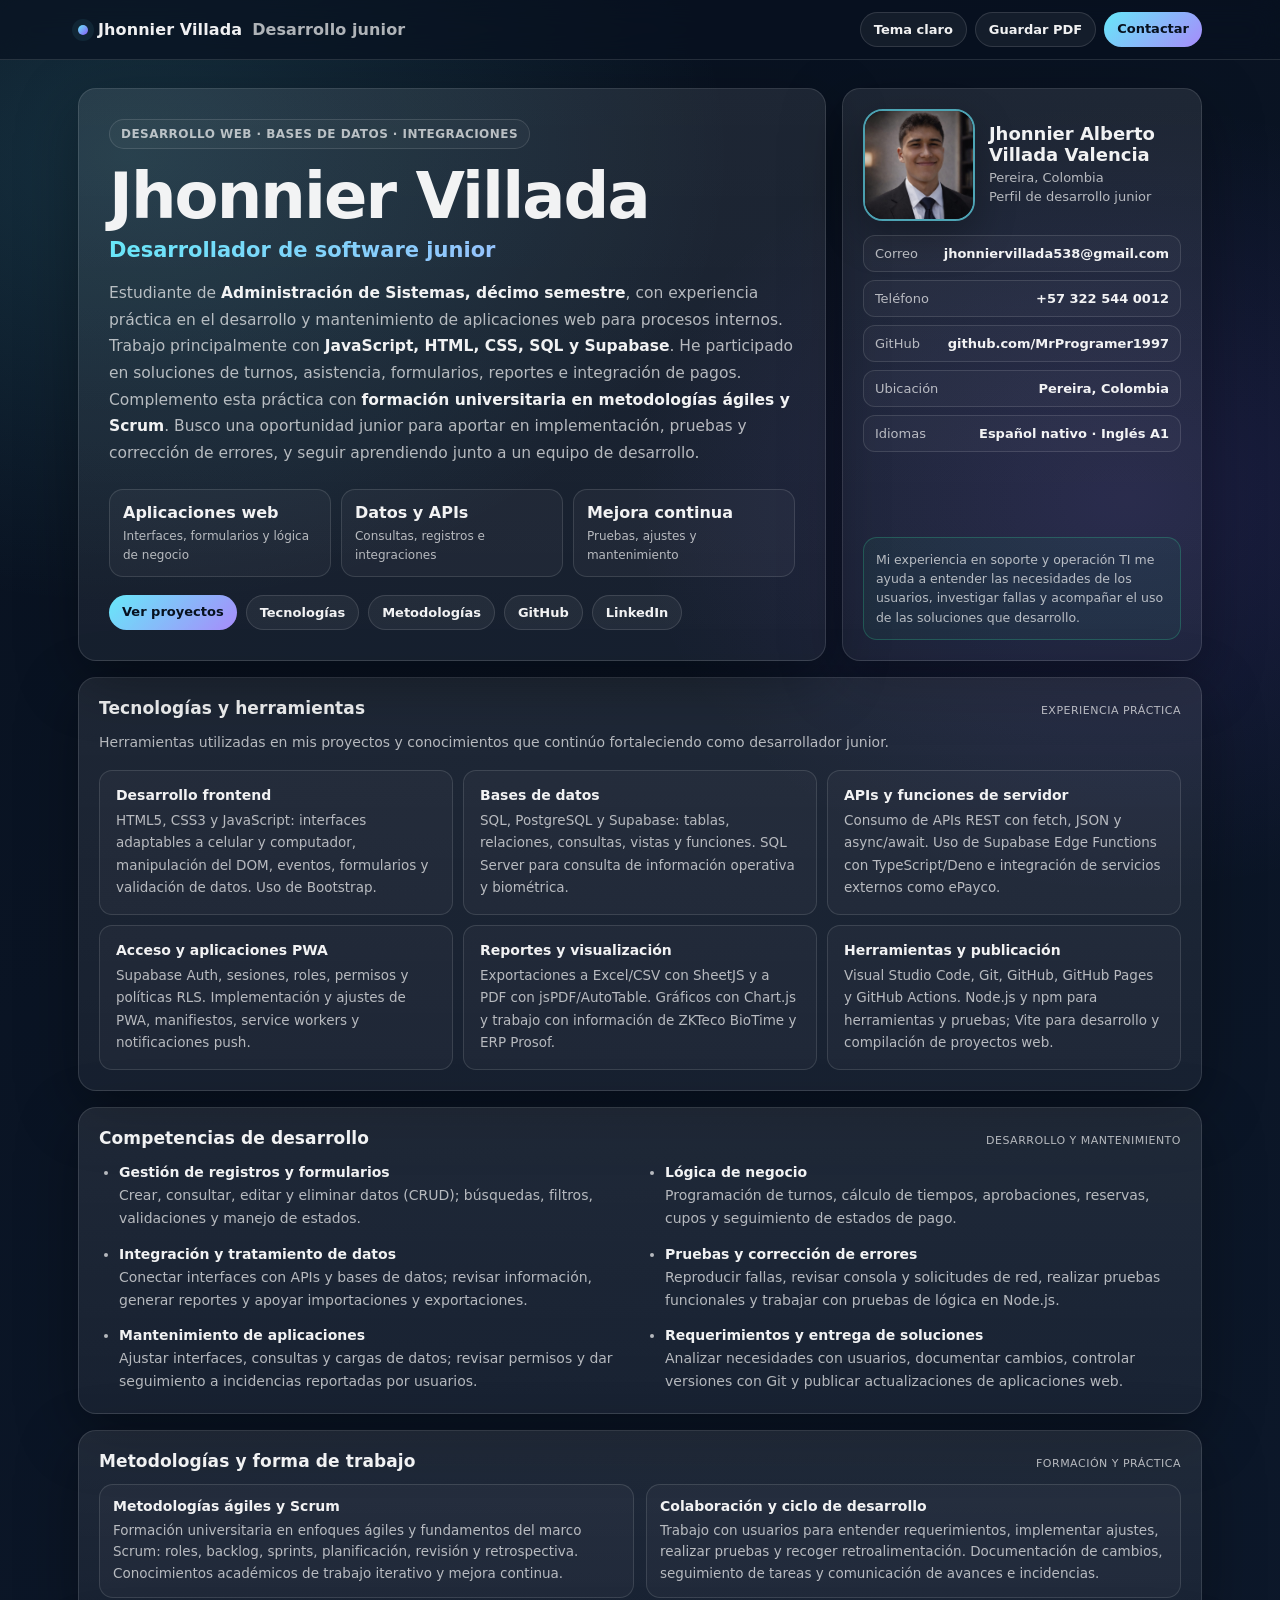
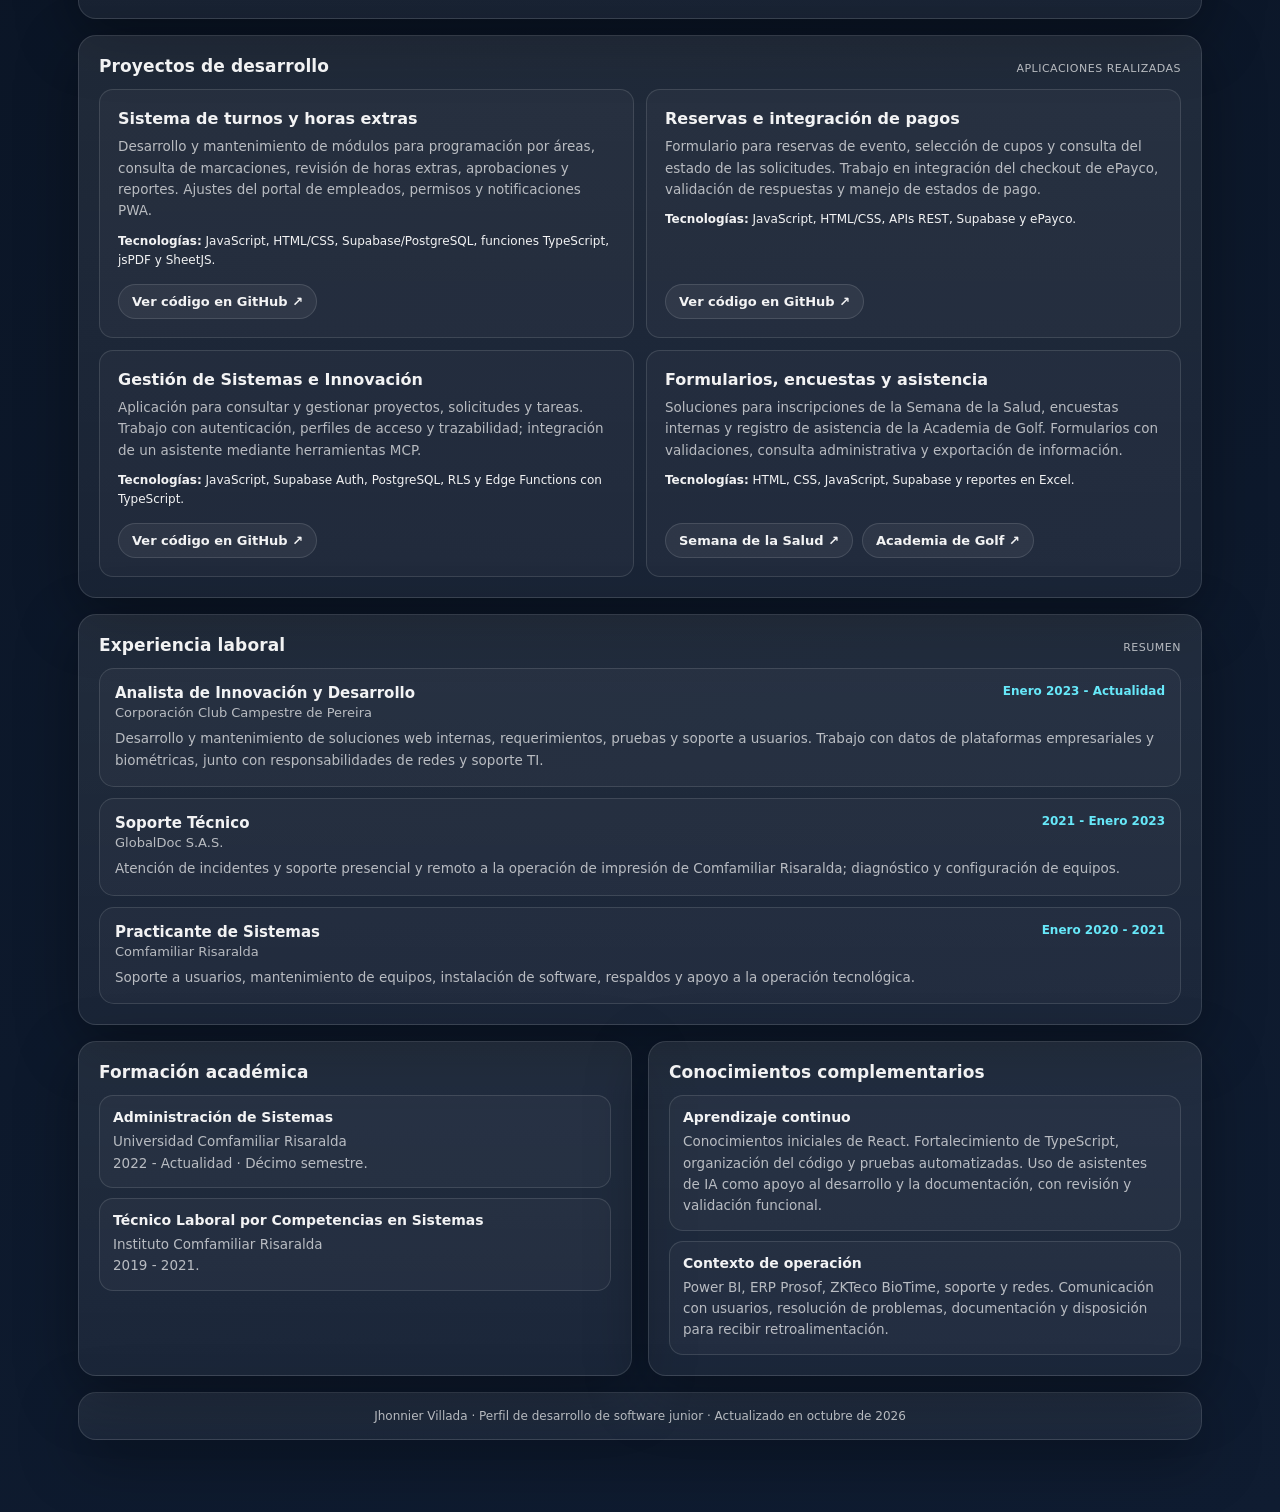
==== commit fb10d317: "Destacar formación en metodologías ágiles y Scrum para perfil junior" ====
--- a/index.html
+++ b/index.html
@@ -411,6 +411,9 @@
       .resume-page + .resume-page { break-before: page; page-break-before: always; }
       .resume-page + .resume-page > .section-grid:first-child { margin-top: 0; }
       .project-grid { display: grid; grid-template-columns: 1fr 1fr; gap: 7px; }
+      #metodologias .item { padding: 8px; border-radius: 6px; break-inside: avoid; }
+      #metodologias h3 { font-size: 12px; margin-bottom: 3px; }
+      #metodologias p { font-size: 11px; line-height: 1.45; }
       .project { padding: 9px; border-radius: 6px; break-inside: avoid; }
       .project h3 { font-size: 11px; margin-bottom: 4px; }
       .project p, .project .project-tech { font-size: 11px; line-height: 1.45; }
@@ -451,7 +454,7 @@
           <div class="kicker">Desarrollo web · Bases de datos · Integraciones</div>
           <h1 id="nombre">Jhonnier Villada</h1>
           <p class="role">Desarrollador de software junior</p>
-          <p class="lead">Estudiante de <strong>Administración de Sistemas, décimo semestre</strong>, con experiencia práctica en el desarrollo y mantenimiento de aplicaciones web para procesos internos. Trabajo principalmente con <strong>JavaScript, HTML, CSS, SQL y Supabase</strong>. He participado en soluciones de turnos, asistencia, formularios, reportes e integración de pagos. Busco una oportunidad junior para aportar en implementación, pruebas y corrección de errores, y seguir aprendiendo junto a un equipo de desarrollo.</p>
+          <p class="lead">Estudiante de <strong>Administración de Sistemas, décimo semestre</strong>, con experiencia práctica en el desarrollo y mantenimiento de aplicaciones web para procesos internos. Trabajo principalmente con <strong>JavaScript, HTML, CSS, SQL y Supabase</strong>. He participado en soluciones de turnos, asistencia, formularios, reportes e integración de pagos. Complemento esta práctica con <strong>formación universitaria en metodologías ágiles y Scrum</strong>. Busco una oportunidad junior para aportar en implementación, pruebas y corrección de errores, y seguir aprendiendo junto a un equipo de desarrollo.</p>
           <div class="metric-row" aria-label="Áreas de trabajo">
             <div class="metric"><strong>Aplicaciones web</strong><span>Interfaces, formularios y lógica de negocio</span></div>
             <div class="metric"><strong>Datos y APIs</strong><span>Consultas, registros e integraciones</span></div>
@@ -460,6 +463,7 @@
           <div class="actions">
             <a class="btn btn-primary" href="#proyectos">Ver proyectos</a>
             <a class="btn" href="#tecnologias">Tecnologías</a>
+            <a class="btn" href="#metodologias">Metodologías</a>
             <a class="btn" href="https://github.com/MrProgramer1997" target="_blank" rel="noopener noreferrer">GitHub</a>
             <a class="btn" href="https://www.linkedin.com/in/jhonnier-villada-valencia-28b04b399/" target="_blank" rel="noopener noreferrer">LinkedIn</a>
           </div>
@@ -499,15 +503,30 @@
 
       <section class="section-grid" id="funciones" aria-labelledby="titulo-funciones">
         <article class="card section full">
-          <div class="section-head"><h2 id="titulo-funciones">Funciones que he trabajado</h2><span>Desarrollo y mantenimiento</span></div>
+          <div class="section-head"><h2 id="titulo-funciones">Competencias de desarrollo</h2><span>Desarrollo y mantenimiento</span></div>
           <ul class="work-list">
             <li><strong>Gestión de registros y formularios</strong>Crear, consultar, editar y eliminar datos (CRUD); búsquedas, filtros, validaciones y manejo de estados.</li>
             <li><strong>Lógica de negocio</strong>Programación de turnos, cálculo de tiempos, aprobaciones, reservas, cupos y seguimiento de estados de pago.</li>
             <li><strong>Integración y tratamiento de datos</strong>Conectar interfaces con APIs y bases de datos; revisar información, generar reportes y apoyar importaciones y exportaciones.</li>
             <li><strong>Pruebas y corrección de errores</strong>Reproducir fallas, revisar consola y solicitudes de red, realizar pruebas funcionales y trabajar con pruebas de lógica en Node.js.</li>
             <li><strong>Mantenimiento de aplicaciones</strong>Ajustar interfaces, consultas y cargas de datos; revisar permisos y dar seguimiento a incidencias reportadas por usuarios.</li>
-            <li><strong>Trabajo con usuarios y publicación</strong>Recoger requerimientos, documentar cambios, controlar versiones y publicar actualizaciones de aplicaciones web.</li>
+            <li><strong>Requerimientos y entrega de soluciones</strong>Analizar necesidades con usuarios, documentar cambios, controlar versiones con Git y publicar actualizaciones de aplicaciones web.</li>
           </ul>
+        </article>
+      </section>
+      <section class="section-grid" id="metodologias" aria-labelledby="titulo-metodologias">
+        <article class="card section full">
+          <div class="section-head"><h2 id="titulo-metodologias">Metodologías y forma de trabajo</h2><span>Formación y práctica</span></div>
+          <div class="project-grid">
+            <div class="item">
+              <h3>Metodologías ágiles y Scrum</h3>
+              <p>Formación universitaria en enfoques ágiles y fundamentos del marco Scrum: roles, backlog, sprints, planificación, revisión y retrospectiva. Conocimientos académicos de trabajo iterativo y mejora continua.</p>
+            </div>
+            <div class="item">
+              <h3>Colaboración y ciclo de desarrollo</h3>
+              <p>Trabajo con usuarios para entender requerimientos, implementar ajustes, realizar pruebas y recoger retroalimentación. Documentación de cambios, seguimiento de tareas y comunicación de avances e incidencias.</p>
+            </div>
+          </div>
         </article>
       </section>
     </div>
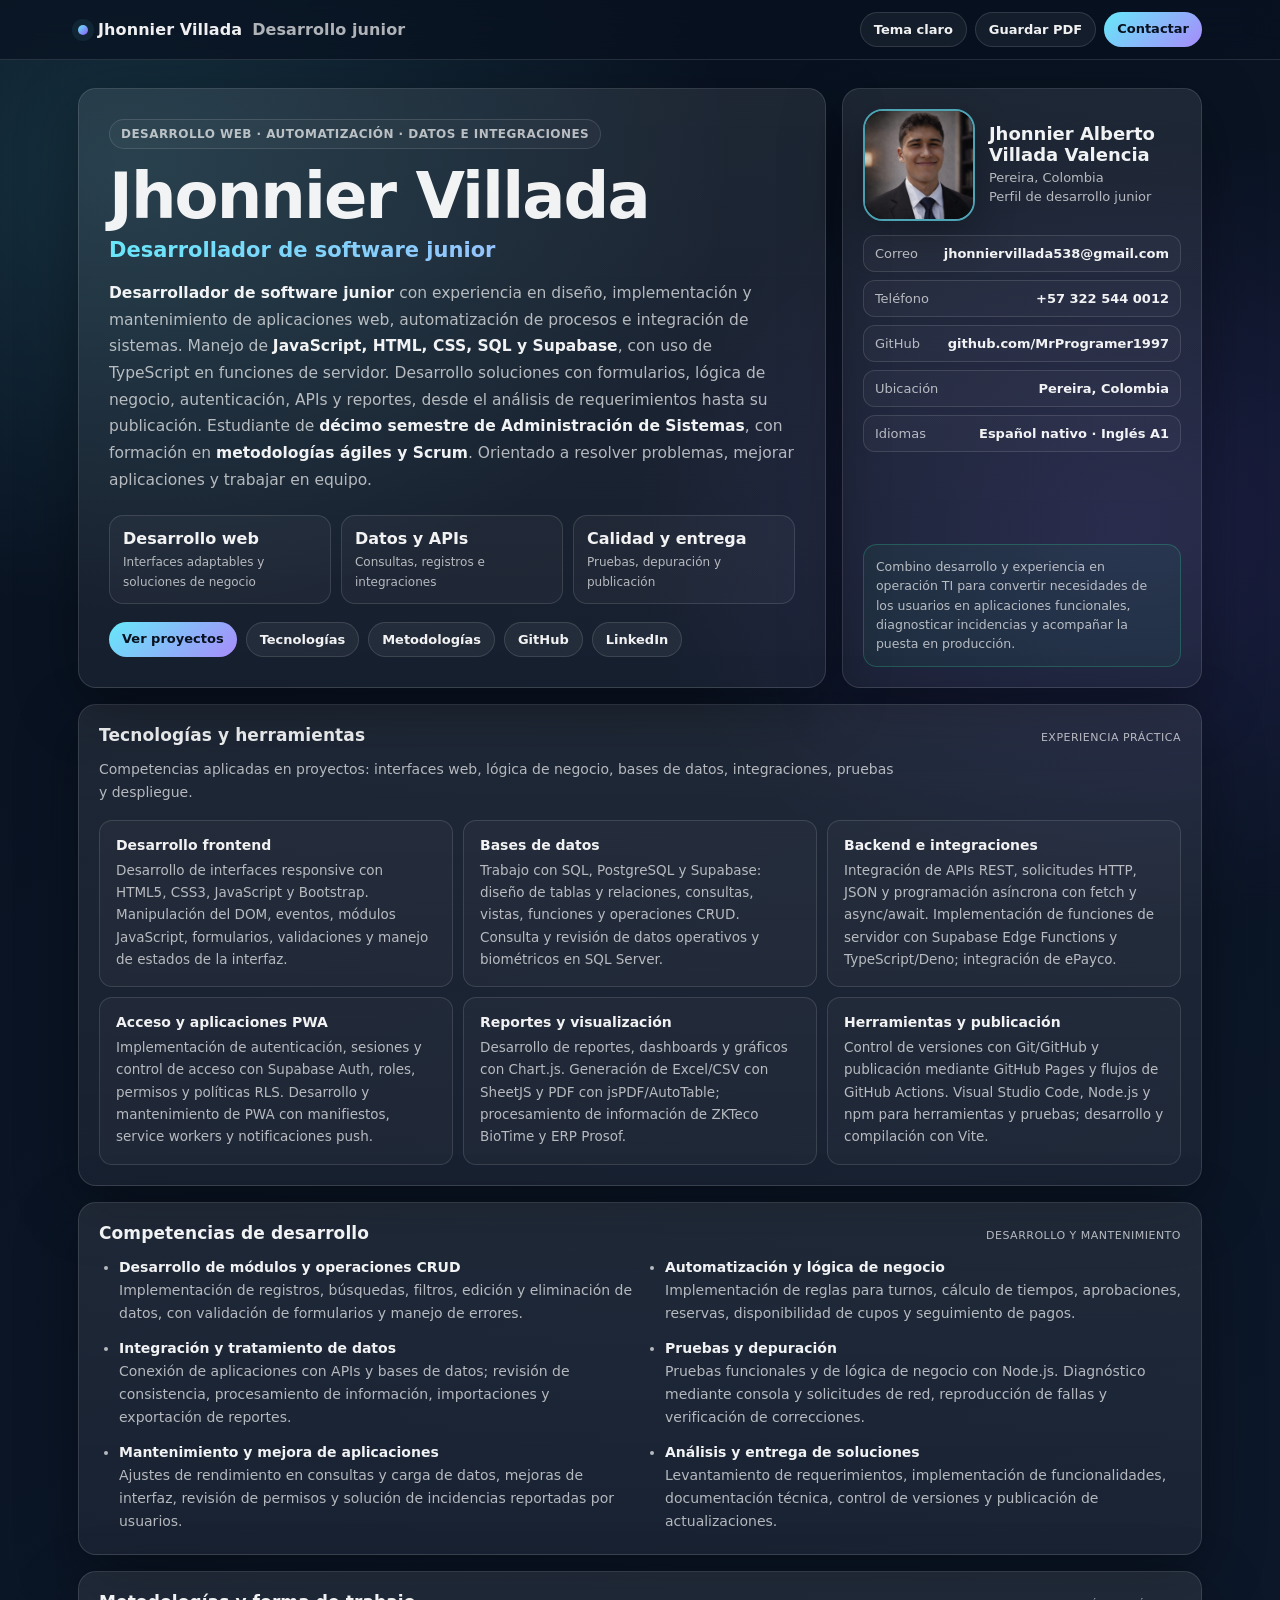
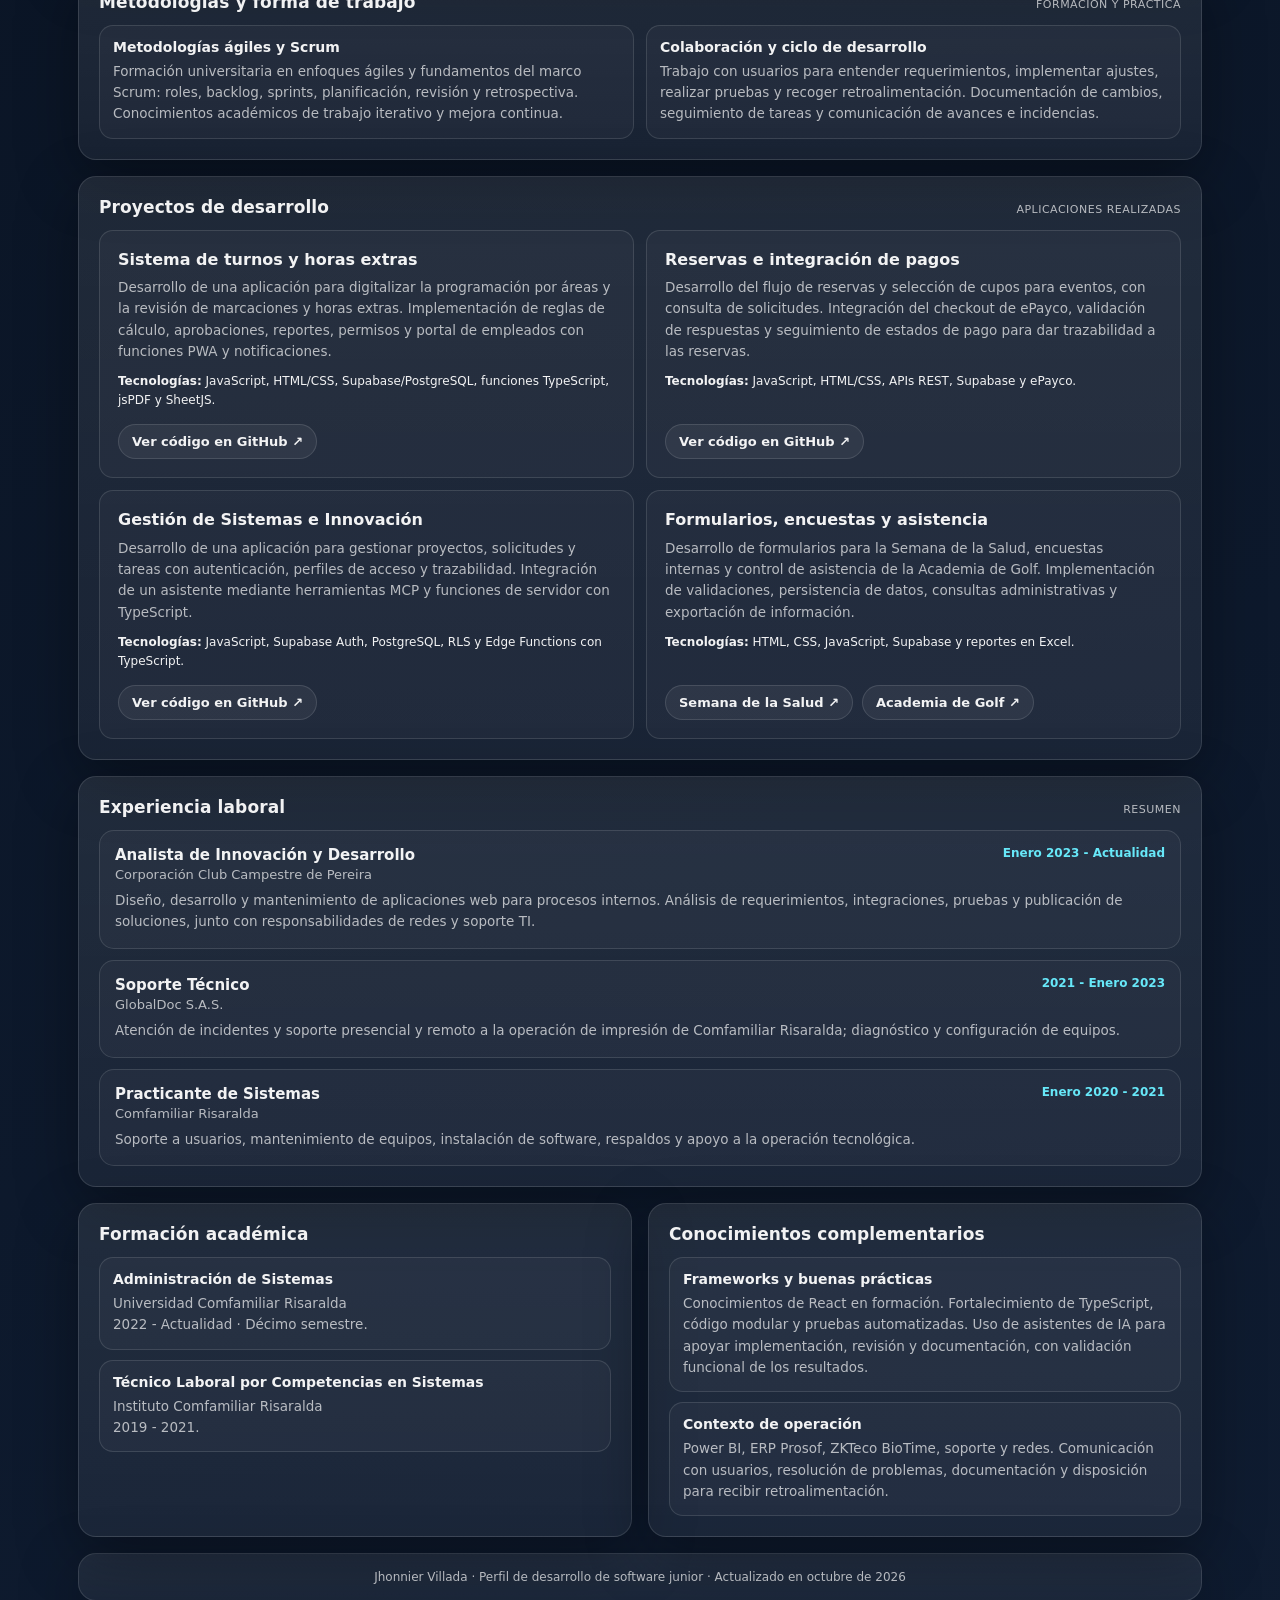
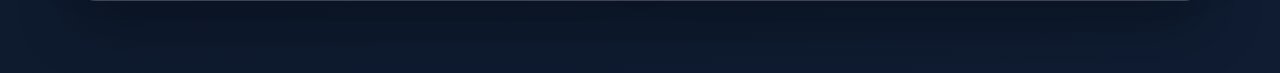
==== commit bb16caa9: "Reforzar perfil técnico y aportes de proyectos para desarrollo junior" ====
--- a/index.html
+++ b/index.html
@@ -4,7 +4,7 @@
   <meta charset="utf-8" />
   <meta name="viewport" content="width=device-width, initial-scale=1" />
   <title>Jhonnier Villada | Desarrollador de software junior</title>
-  <meta name="description" content="Hoja de vida y proyectos de Jhonnier Villada, perfil de desarrollador de software junior. JavaScript, HTML, CSS, SQL, Supabase, APIs y aplicaciones web." />
+  <meta name="description" content="Jhonnier Villada, desarrollador de software junior. Desarrollo web, JavaScript, TypeScript, SQL, Supabase, APIs REST, automatización, pruebas y formación en Scrum." />
 
   <style>
     :root {
@@ -451,14 +451,14 @@
     <div class="resume-page">
       <section class="hero" aria-labelledby="nombre">
         <article class="card hero-main">
-          <div class="kicker">Desarrollo web · Bases de datos · Integraciones</div>
+          <div class="kicker">Desarrollo web · Automatización · Datos e integraciones</div>
           <h1 id="nombre">Jhonnier Villada</h1>
           <p class="role">Desarrollador de software junior</p>
-          <p class="lead">Estudiante de <strong>Administración de Sistemas, décimo semestre</strong>, con experiencia práctica en el desarrollo y mantenimiento de aplicaciones web para procesos internos. Trabajo principalmente con <strong>JavaScript, HTML, CSS, SQL y Supabase</strong>. He participado en soluciones de turnos, asistencia, formularios, reportes e integración de pagos. Complemento esta práctica con <strong>formación universitaria en metodologías ágiles y Scrum</strong>. Busco una oportunidad junior para aportar en implementación, pruebas y corrección de errores, y seguir aprendiendo junto a un equipo de desarrollo.</p>
+          <p class="lead"><strong>Desarrollador de software junior</strong> con experiencia en diseño, implementación y mantenimiento de aplicaciones web, automatización de procesos e integración de sistemas. Manejo de <strong>JavaScript, HTML, CSS, SQL y Supabase</strong>, con uso de TypeScript en funciones de servidor. Desarrollo soluciones con formularios, lógica de negocio, autenticación, APIs y reportes, desde el análisis de requerimientos hasta su publicación. Estudiante de <strong>décimo semestre de Administración de Sistemas</strong>, con formación en <strong>metodologías ágiles y Scrum</strong>. Orientado a resolver problemas, mejorar aplicaciones y trabajar en equipo.</p>
           <div class="metric-row" aria-label="Áreas de trabajo">
-            <div class="metric"><strong>Aplicaciones web</strong><span>Interfaces, formularios y lógica de negocio</span></div>
+            <div class="metric"><strong>Desarrollo web</strong><span>Interfaces adaptables y soluciones de negocio</span></div>
             <div class="metric"><strong>Datos y APIs</strong><span>Consultas, registros e integraciones</span></div>
-            <div class="metric"><strong>Mejora continua</strong><span>Pruebas, ajustes y mantenimiento</span></div>
+            <div class="metric"><strong>Calidad y entrega</strong><span>Pruebas, depuración y publicación</span></div>
           </div>
           <div class="actions">
             <a class="btn btn-primary" href="#proyectos">Ver proyectos</a>
@@ -481,7 +481,7 @@
               <div class="contact-item"><span>Ubicación</span><strong>Pereira, Colombia</strong></div>
               <div class="contact-item"><span>Idiomas</span><strong>Español nativo · Inglés A1</strong></div>
             </div>
-            <div class="mini-note">Mi experiencia en soporte y operación TI me ayuda a entender las necesidades de los usuarios, investigar fallas y acompañar el uso de las soluciones que desarrollo.</div>
+            <div class="mini-note">Combino desarrollo y experiencia en operación TI para convertir necesidades de los usuarios en aplicaciones funcionales, diagnosticar incidencias y acompañar la puesta en producción.</div>
           </div>
         </aside>
       </section>
@@ -489,14 +489,14 @@
       <section class="section-grid" id="tecnologias" aria-labelledby="titulo-tecnologias">
         <article class="card section full">
           <div class="section-head"><h2 id="titulo-tecnologias">Tecnologías y herramientas</h2><span>Experiencia práctica</span></div>
-          <p class="section-intro">Herramientas utilizadas en mis proyectos y conocimientos que continúo fortaleciendo como desarrollador junior.</p>
+          <p class="section-intro">Competencias aplicadas en proyectos: interfaces web, lógica de negocio, bases de datos, integraciones, pruebas y despliegue.</p>
           <div class="skills-grid">
-            <div class="skill-box"><h3>Desarrollo frontend</h3><p>HTML5, CSS3 y JavaScript: interfaces adaptables a celular y computador, manipulación del DOM, eventos, formularios y validación de datos. Uso de Bootstrap.</p></div>
-            <div class="skill-box"><h3>Bases de datos</h3><p>SQL, PostgreSQL y Supabase: tablas, relaciones, consultas, vistas y funciones. SQL Server para consulta de información operativa y biométrica.</p></div>
-            <div class="skill-box"><h3>APIs y funciones de servidor</h3><p>Consumo de APIs REST con fetch, JSON y async/await. Uso de Supabase Edge Functions con TypeScript/Deno e integración de servicios externos como ePayco.</p></div>
-            <div class="skill-box"><h3>Acceso y aplicaciones PWA</h3><p>Supabase Auth, sesiones, roles, permisos y políticas RLS. Implementación y ajustes de PWA, manifiestos, service workers y notificaciones push.</p></div>
-            <div class="skill-box"><h3>Reportes y visualización</h3><p>Exportaciones a Excel/CSV con SheetJS y a PDF con jsPDF/AutoTable. Gráficos con Chart.js y trabajo con información de ZKTeco BioTime y ERP Prosof.</p></div>
-            <div class="skill-box"><h3>Herramientas y publicación</h3><p>Visual Studio Code, Git, GitHub, GitHub Pages y GitHub Actions. Node.js y npm para herramientas y pruebas; Vite para desarrollo y compilación de proyectos web.</p></div>
+            <div class="skill-box"><h3>Desarrollo frontend</h3><p>Desarrollo de interfaces responsive con HTML5, CSS3, JavaScript y Bootstrap. Manipulación del DOM, eventos, módulos JavaScript, formularios, validaciones y manejo de estados de la interfaz.</p></div>
+            <div class="skill-box"><h3>Bases de datos</h3><p>Trabajo con SQL, PostgreSQL y Supabase: diseño de tablas y relaciones, consultas, vistas, funciones y operaciones CRUD. Consulta y revisión de datos operativos y biométricos en SQL Server.</p></div>
+            <div class="skill-box"><h3>Backend e integraciones</h3><p>Integración de APIs REST, solicitudes HTTP, JSON y programación asíncrona con fetch y async/await. Implementación de funciones de servidor con Supabase Edge Functions y TypeScript/Deno; integración de ePayco.</p></div>
+            <div class="skill-box"><h3>Acceso y aplicaciones PWA</h3><p>Implementación de autenticación, sesiones y control de acceso con Supabase Auth, roles, permisos y políticas RLS. Desarrollo y mantenimiento de PWA con manifiestos, service workers y notificaciones push.</p></div>
+            <div class="skill-box"><h3>Reportes y visualización</h3><p>Desarrollo de reportes, dashboards y gráficos con Chart.js. Generación de Excel/CSV con SheetJS y PDF con jsPDF/AutoTable; procesamiento de información de ZKTeco BioTime y ERP Prosof.</p></div>
+            <div class="skill-box"><h3>Herramientas y publicación</h3><p>Control de versiones con Git/GitHub y publicación mediante GitHub Pages y flujos de GitHub Actions. Visual Studio Code, Node.js y npm para herramientas y pruebas; desarrollo y compilación con Vite.</p></div>
           </div>
         </article>
       </section>
@@ -505,12 +505,12 @@
         <article class="card section full">
           <div class="section-head"><h2 id="titulo-funciones">Competencias de desarrollo</h2><span>Desarrollo y mantenimiento</span></div>
           <ul class="work-list">
-            <li><strong>Gestión de registros y formularios</strong>Crear, consultar, editar y eliminar datos (CRUD); búsquedas, filtros, validaciones y manejo de estados.</li>
-            <li><strong>Lógica de negocio</strong>Programación de turnos, cálculo de tiempos, aprobaciones, reservas, cupos y seguimiento de estados de pago.</li>
-            <li><strong>Integración y tratamiento de datos</strong>Conectar interfaces con APIs y bases de datos; revisar información, generar reportes y apoyar importaciones y exportaciones.</li>
-            <li><strong>Pruebas y corrección de errores</strong>Reproducir fallas, revisar consola y solicitudes de red, realizar pruebas funcionales y trabajar con pruebas de lógica en Node.js.</li>
-            <li><strong>Mantenimiento de aplicaciones</strong>Ajustar interfaces, consultas y cargas de datos; revisar permisos y dar seguimiento a incidencias reportadas por usuarios.</li>
-            <li><strong>Requerimientos y entrega de soluciones</strong>Analizar necesidades con usuarios, documentar cambios, controlar versiones con Git y publicar actualizaciones de aplicaciones web.</li>
+            <li><strong>Desarrollo de módulos y operaciones CRUD</strong>Implementación de registros, búsquedas, filtros, edición y eliminación de datos, con validación de formularios y manejo de errores.</li>
+            <li><strong>Automatización y lógica de negocio</strong>Implementación de reglas para turnos, cálculo de tiempos, aprobaciones, reservas, disponibilidad de cupos y seguimiento de pagos.</li>
+            <li><strong>Integración y tratamiento de datos</strong>Conexión de aplicaciones con APIs y bases de datos; revisión de consistencia, procesamiento de información, importaciones y exportación de reportes.</li>
+            <li><strong>Pruebas y depuración</strong>Pruebas funcionales y de lógica de negocio con Node.js. Diagnóstico mediante consola y solicitudes de red, reproducción de fallas y verificación de correcciones.</li>
+            <li><strong>Mantenimiento y mejora de aplicaciones</strong>Ajustes de rendimiento en consultas y carga de datos, mejoras de interfaz, revisión de permisos y solución de incidencias reportadas por usuarios.</li>
+            <li><strong>Análisis y entrega de soluciones</strong>Levantamiento de requerimientos, implementación de funcionalidades, documentación técnica, control de versiones y publicación de actualizaciones.</li>
           </ul>
         </article>
       </section>
@@ -538,25 +538,25 @@
           <div class="project-grid">
             <article class="item project">
               <h3>Sistema de turnos y horas extras</h3>
-              <p>Desarrollo y mantenimiento de módulos para programación por áreas, consulta de marcaciones, revisión de horas extras, aprobaciones y reportes. Ajustes del portal de empleados, permisos y notificaciones PWA.</p>
+              <p>Desarrollo de una aplicación para digitalizar la programación por áreas y la revisión de marcaciones y horas extras. Implementación de reglas de cálculo, aprobaciones, reportes, permisos y portal de empleados con funciones PWA y notificaciones.</p>
               <p class="project-tech"><strong>Tecnologías:</strong> JavaScript, HTML/CSS, Supabase/PostgreSQL, funciones TypeScript, jsPDF y SheetJS.</p>
               <div class="actions"><a class="btn" href="https://github.com/MrProgramer1997/Sistema-de-Turnos-y-Horas-Extras" target="_blank" rel="noopener noreferrer" aria-label="Ver código del sistema de turnos y horas extras">Ver código en GitHub ↗</a></div>
             </article>
             <article class="item project">
               <h3>Reservas e integración de pagos</h3>
-              <p>Formulario para reservas de evento, selección de cupos y consulta del estado de las solicitudes. Trabajo en integración del checkout de ePayco, validación de respuestas y manejo de estados de pago.</p>
+              <p>Desarrollo del flujo de reservas y selección de cupos para eventos, con consulta de solicitudes. Integración del checkout de ePayco, validación de respuestas y seguimiento de estados de pago para dar trazabilidad a las reservas.</p>
               <p class="project-tech"><strong>Tecnologías:</strong> JavaScript, HTML/CSS, APIs REST, Supabase y ePayco.</p>
               <div class="actions"><a class="btn" href="https://github.com/MrProgramer1997/Formulario-Blanco-y-Negro" target="_blank" rel="noopener noreferrer" aria-label="Ver código del formulario de reservas y pagos">Ver código en GitHub ↗</a></div>
             </article>
             <article class="item project">
               <h3>Gestión de Sistemas e Innovación</h3>
-              <p>Aplicación para consultar y gestionar proyectos, solicitudes y tareas. Trabajo con autenticación, perfiles de acceso y trazabilidad; integración de un asistente mediante herramientas MCP.</p>
+              <p>Desarrollo de una aplicación para gestionar proyectos, solicitudes y tareas con autenticación, perfiles de acceso y trazabilidad. Integración de un asistente mediante herramientas MCP y funciones de servidor con TypeScript.</p>
               <p class="project-tech"><strong>Tecnologías:</strong> JavaScript, Supabase Auth, PostgreSQL, RLS y Edge Functions con TypeScript.</p>
               <div class="actions"><a class="btn" href="https://github.com/MrProgramer1997/Gesti-n-Sistemas" target="_blank" rel="noopener noreferrer" aria-label="Ver código de Gestión de Sistemas">Ver código en GitHub ↗</a></div>
             </article>
             <article class="item project">
               <h3>Formularios, encuestas y asistencia</h3>
-              <p>Soluciones para inscripciones de la Semana de la Salud, encuestas internas y registro de asistencia de la Academia de Golf. Formularios con validaciones, consulta administrativa y exportación de información.</p>
+              <p>Desarrollo de formularios para la Semana de la Salud, encuestas internas y control de asistencia de la Academia de Golf. Implementación de validaciones, persistencia de datos, consultas administrativas y exportación de información.</p>
               <p class="project-tech"><strong>Tecnologías:</strong> HTML, CSS, JavaScript, Supabase y reportes en Excel.</p>
               <div class="actions"><a class="btn" href="https://github.com/MrProgramer1997/Semana-de-la-Salud" target="_blank" rel="noopener noreferrer">Semana de la Salud ↗</a><a class="btn" href="https://github.com/MrProgramer1997/Academia-de-Golf" target="_blank" rel="noopener noreferrer">Academia de Golf ↗</a></div>
             </article>
@@ -568,7 +568,7 @@
         <article class="card section full">
           <div class="section-head"><h2 id="titulo-experiencia">Experiencia laboral</h2><span>Resumen</span></div>
           <div class="timeline">
-            <div class="job"><div class="job-top"><div><h3>Analista de Innovación y Desarrollo</h3><div class="job-company">Corporación Club Campestre de Pereira</div></div><div class="job-date">Enero 2023 - Actualidad</div></div><p>Desarrollo y mantenimiento de soluciones web internas, requerimientos, pruebas y soporte a usuarios. Trabajo con datos de plataformas empresariales y biométricas, junto con responsabilidades de redes y soporte TI.</p></div>
+            <div class="job"><div class="job-top"><div><h3>Analista de Innovación y Desarrollo</h3><div class="job-company">Corporación Club Campestre de Pereira</div></div><div class="job-date">Enero 2023 - Actualidad</div></div><p>Diseño, desarrollo y mantenimiento de aplicaciones web para procesos internos. Análisis de requerimientos, integraciones, pruebas y publicación de soluciones, junto con responsabilidades de redes y soporte TI.</p></div>
             <div class="job"><div class="job-top"><div><h3>Soporte Técnico</h3><div class="job-company">GlobalDoc S.A.S.</div></div><div class="job-date">2021 - Enero 2023</div></div><p>Atención de incidentes y soporte presencial y remoto a la operación de impresión de Comfamiliar Risaralda; diagnóstico y configuración de equipos.</p></div>
             <div class="job"><div class="job-top"><div><h3>Practicante de Sistemas</h3><div class="job-company">Comfamiliar Risaralda</div></div><div class="job-date">Enero 2020 - 2021</div></div><p>Soporte a usuarios, mantenimiento de equipos, instalación de software, respaldos y apoyo a la operación tecnológica.</p></div>
           </div>
@@ -586,7 +586,7 @@
         <article class="card section">
           <div class="section-head"><h2>Conocimientos complementarios</h2></div>
           <div class="list">
-            <div class="item"><h3>Aprendizaje continuo</h3><p>Conocimientos iniciales de React. Fortalecimiento de TypeScript, organización del código y pruebas automatizadas. Uso de asistentes de IA como apoyo al desarrollo y la documentación, con revisión y validación funcional.</p></div>
+            <div class="item"><h3>Frameworks y buenas prácticas</h3><p>Conocimientos de React en formación. Fortalecimiento de TypeScript, código modular y pruebas automatizadas. Uso de asistentes de IA para apoyar implementación, revisión y documentación, con validación funcional de los resultados.</p></div>
             <div class="item"><h3>Contexto de operación</h3><p>Power BI, ERP Prosof, ZKTeco BioTime, soporte y redes. Comunicación con usuarios, resolución de problemas, documentación y disposición para recibir retroalimentación.</p></div>
           </div>
         </article>
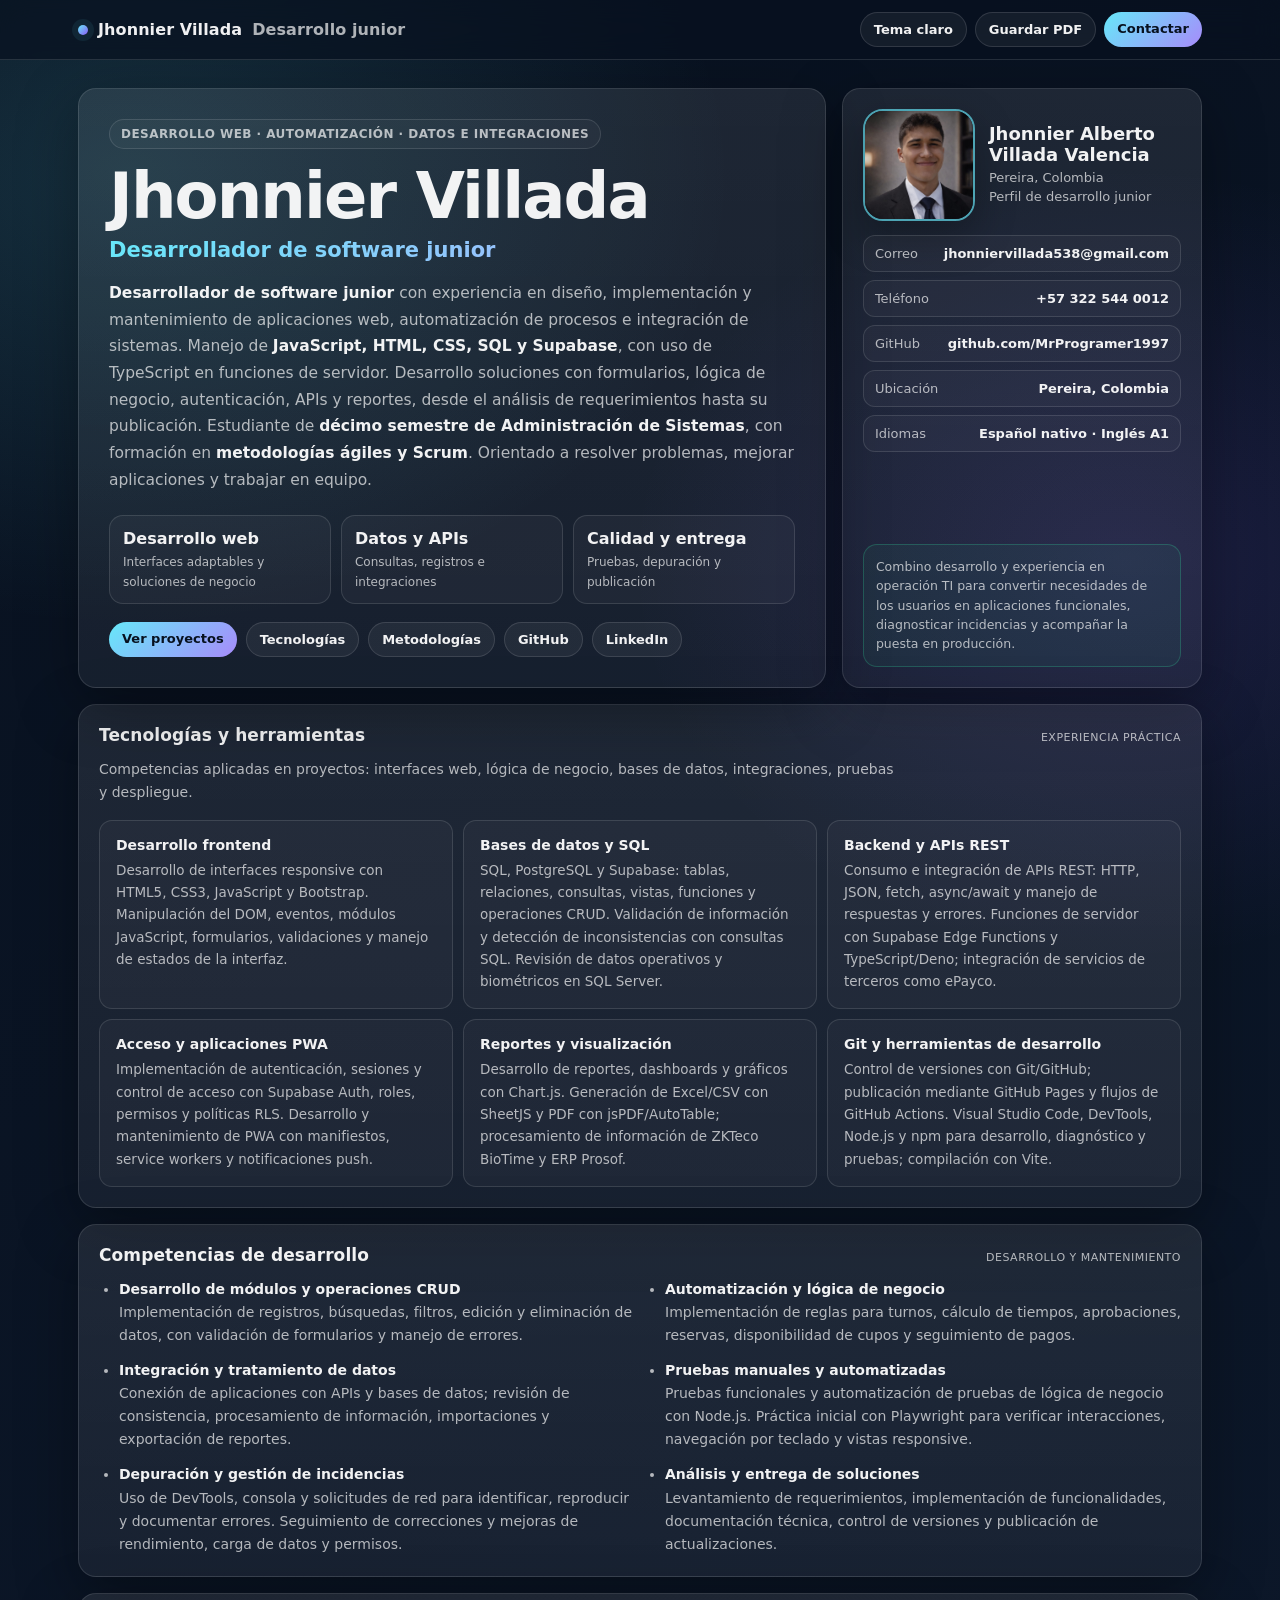
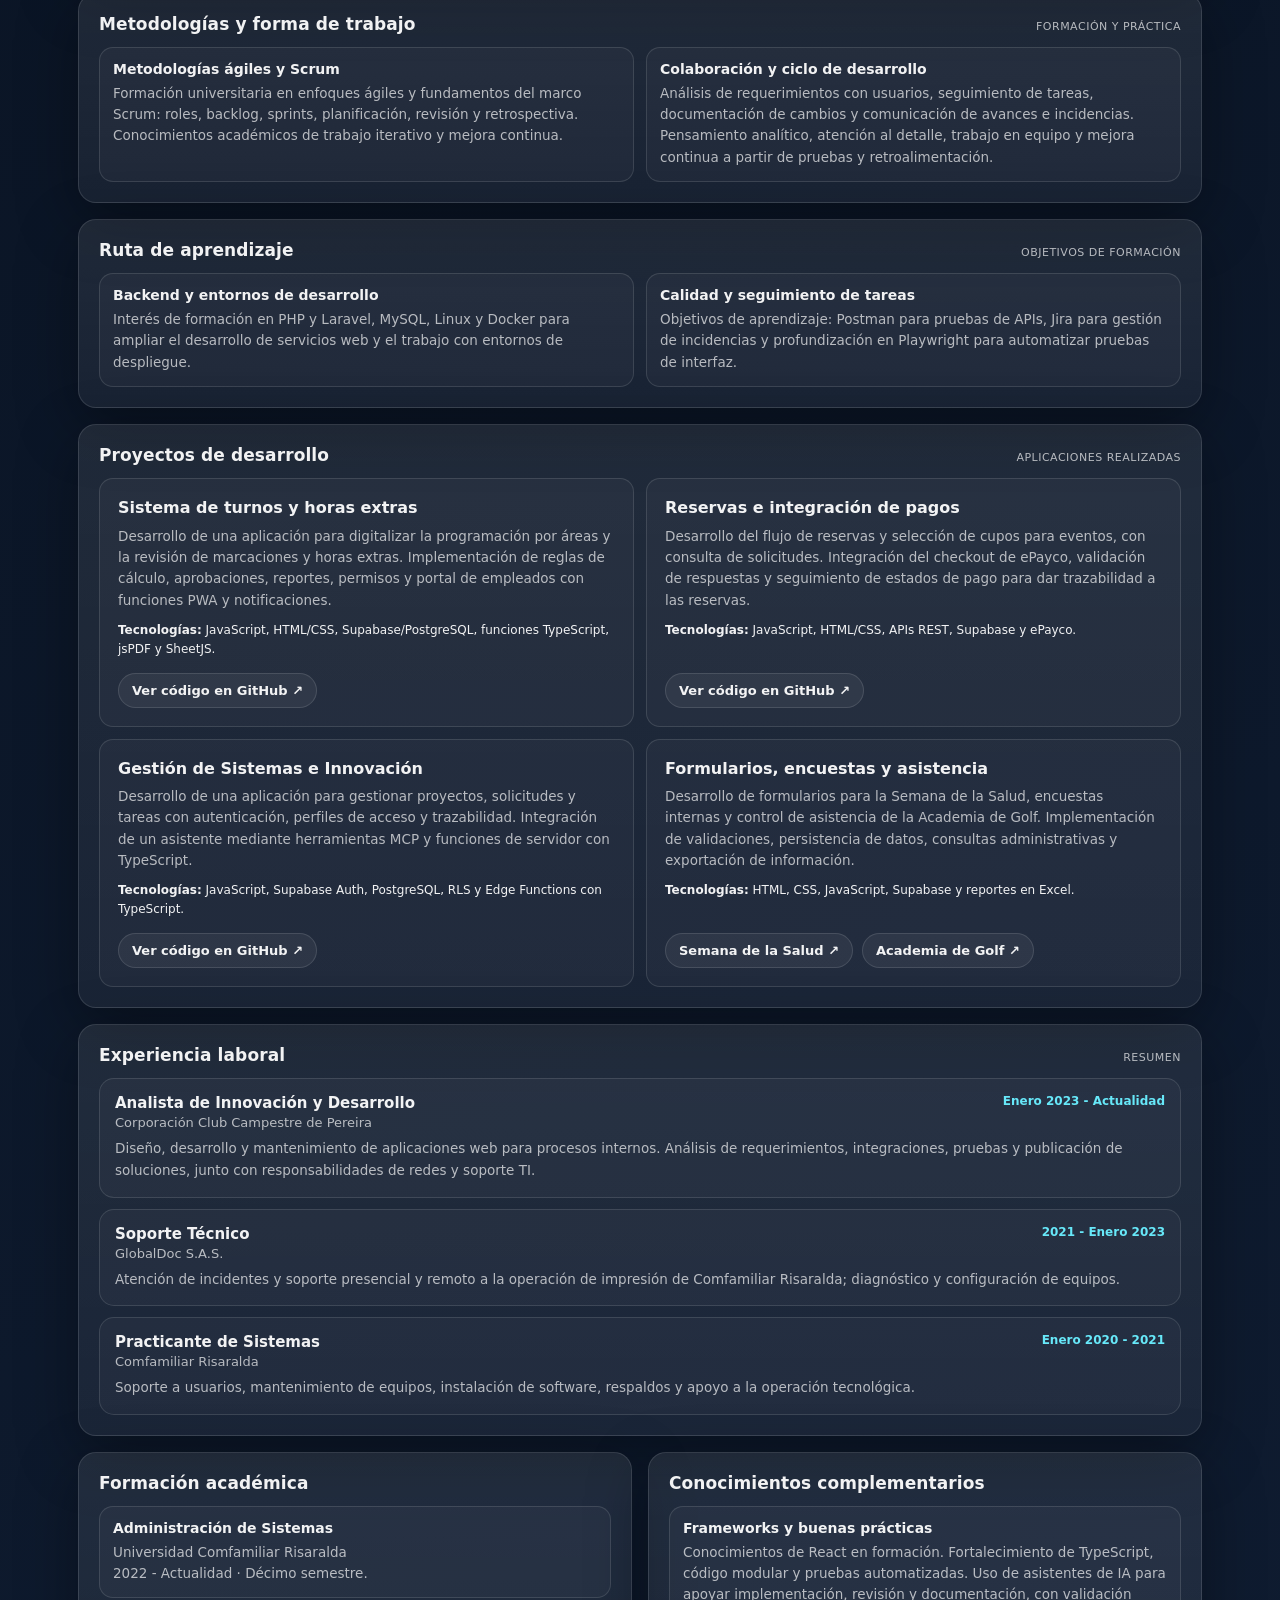
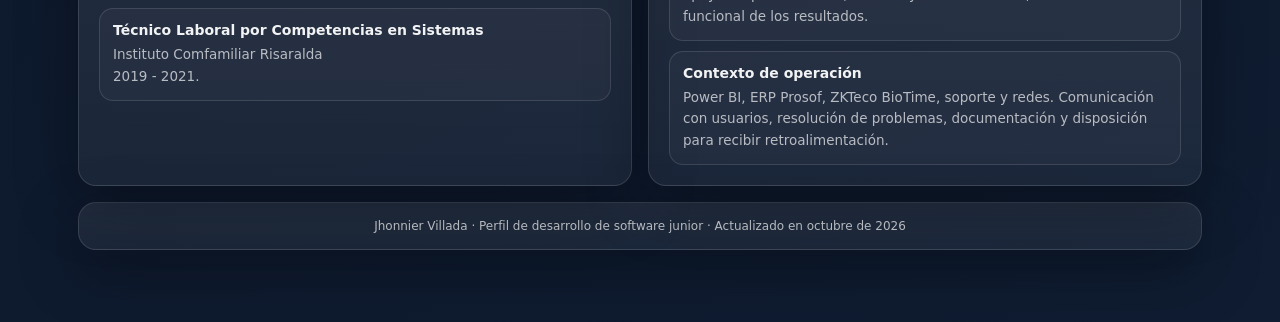
==== commit a3f23f97: "Alinear perfil junior con requisitos de APIs, SQL, pruebas y depuración" ====
--- a/index.html
+++ b/index.html
@@ -4,7 +4,7 @@
   <meta charset="utf-8" />
   <meta name="viewport" content="width=device-width, initial-scale=1" />
   <title>Jhonnier Villada | Desarrollador de software junior</title>
-  <meta name="description" content="Jhonnier Villada, desarrollador de software junior. Desarrollo web, JavaScript, TypeScript, SQL, Supabase, APIs REST, automatización, pruebas y formación en Scrum." />
+  <meta name="description" content="Jhonnier Villada, desarrollador de software junior. JavaScript, TypeScript, SQL, PostgreSQL, Supabase, APIs REST, Git/GitHub, pruebas, depuración y formación en Scrum." />
 
   <style>
     :root {
@@ -411,9 +411,9 @@
       .resume-page + .resume-page { break-before: page; page-break-before: always; }
       .resume-page + .resume-page > .section-grid:first-child { margin-top: 0; }
       .project-grid { display: grid; grid-template-columns: 1fr 1fr; gap: 7px; }
-      #metodologias .item { padding: 8px; border-radius: 6px; break-inside: avoid; }
-      #metodologias h3 { font-size: 12px; margin-bottom: 3px; }
-      #metodologias p { font-size: 11px; line-height: 1.45; }
+      #metodologias .item, #aprendizaje .item { padding: 8px; border-radius: 6px; break-inside: avoid; }
+      #metodologias h3, #aprendizaje h3 { font-size: 12px; margin-bottom: 3px; }
+      #metodologias p, #aprendizaje p { font-size: 11px; line-height: 1.45; }
       .project { padding: 9px; border-radius: 6px; break-inside: avoid; }
       .project h3 { font-size: 11px; margin-bottom: 4px; }
       .project p, .project .project-tech { font-size: 11px; line-height: 1.45; }
@@ -492,11 +492,11 @@
           <p class="section-intro">Competencias aplicadas en proyectos: interfaces web, lógica de negocio, bases de datos, integraciones, pruebas y despliegue.</p>
           <div class="skills-grid">
             <div class="skill-box"><h3>Desarrollo frontend</h3><p>Desarrollo de interfaces responsive con HTML5, CSS3, JavaScript y Bootstrap. Manipulación del DOM, eventos, módulos JavaScript, formularios, validaciones y manejo de estados de la interfaz.</p></div>
-            <div class="skill-box"><h3>Bases de datos</h3><p>Trabajo con SQL, PostgreSQL y Supabase: diseño de tablas y relaciones, consultas, vistas, funciones y operaciones CRUD. Consulta y revisión de datos operativos y biométricos en SQL Server.</p></div>
-            <div class="skill-box"><h3>Backend e integraciones</h3><p>Integración de APIs REST, solicitudes HTTP, JSON y programación asíncrona con fetch y async/await. Implementación de funciones de servidor con Supabase Edge Functions y TypeScript/Deno; integración de ePayco.</p></div>
+            <div class="skill-box"><h3>Bases de datos y SQL</h3><p>SQL, PostgreSQL y Supabase: tablas, relaciones, consultas, vistas, funciones y operaciones CRUD. Validación de información y detección de inconsistencias con consultas SQL. Revisión de datos operativos y biométricos en SQL Server.</p></div>
+            <div class="skill-box"><h3>Backend y APIs REST</h3><p>Consumo e integración de APIs REST: HTTP, JSON, fetch, async/await y manejo de respuestas y errores. Funciones de servidor con Supabase Edge Functions y TypeScript/Deno; integración de servicios de terceros como ePayco.</p></div>
             <div class="skill-box"><h3>Acceso y aplicaciones PWA</h3><p>Implementación de autenticación, sesiones y control de acceso con Supabase Auth, roles, permisos y políticas RLS. Desarrollo y mantenimiento de PWA con manifiestos, service workers y notificaciones push.</p></div>
             <div class="skill-box"><h3>Reportes y visualización</h3><p>Desarrollo de reportes, dashboards y gráficos con Chart.js. Generación de Excel/CSV con SheetJS y PDF con jsPDF/AutoTable; procesamiento de información de ZKTeco BioTime y ERP Prosof.</p></div>
-            <div class="skill-box"><h3>Herramientas y publicación</h3><p>Control de versiones con Git/GitHub y publicación mediante GitHub Pages y flujos de GitHub Actions. Visual Studio Code, Node.js y npm para herramientas y pruebas; desarrollo y compilación con Vite.</p></div>
+            <div class="skill-box"><h3>Git y herramientas de desarrollo</h3><p>Control de versiones con Git/GitHub; publicación mediante GitHub Pages y flujos de GitHub Actions. Visual Studio Code, DevTools, Node.js y npm para desarrollo, diagnóstico y pruebas; compilación con Vite.</p></div>
           </div>
         </article>
       </section>
@@ -508,8 +508,8 @@
             <li><strong>Desarrollo de módulos y operaciones CRUD</strong>Implementación de registros, búsquedas, filtros, edición y eliminación de datos, con validación de formularios y manejo de errores.</li>
             <li><strong>Automatización y lógica de negocio</strong>Implementación de reglas para turnos, cálculo de tiempos, aprobaciones, reservas, disponibilidad de cupos y seguimiento de pagos.</li>
             <li><strong>Integración y tratamiento de datos</strong>Conexión de aplicaciones con APIs y bases de datos; revisión de consistencia, procesamiento de información, importaciones y exportación de reportes.</li>
-            <li><strong>Pruebas y depuración</strong>Pruebas funcionales y de lógica de negocio con Node.js. Diagnóstico mediante consola y solicitudes de red, reproducción de fallas y verificación de correcciones.</li>
-            <li><strong>Mantenimiento y mejora de aplicaciones</strong>Ajustes de rendimiento en consultas y carga de datos, mejoras de interfaz, revisión de permisos y solución de incidencias reportadas por usuarios.</li>
+            <li><strong>Pruebas manuales y automatizadas</strong>Pruebas funcionales y automatización de pruebas de lógica de negocio con Node.js. Práctica inicial con Playwright para verificar interacciones, navegación por teclado y vistas responsive.</li>
+            <li><strong>Depuración y gestión de incidencias</strong>Uso de DevTools, consola y solicitudes de red para identificar, reproducir y documentar errores. Seguimiento de correcciones y mejoras de rendimiento, carga de datos y permisos.</li>
             <li><strong>Análisis y entrega de soluciones</strong>Levantamiento de requerimientos, implementación de funcionalidades, documentación técnica, control de versiones y publicación de actualizaciones.</li>
           </ul>
         </article>
@@ -524,8 +524,17 @@
             </div>
             <div class="item">
               <h3>Colaboración y ciclo de desarrollo</h3>
-              <p>Trabajo con usuarios para entender requerimientos, implementar ajustes, realizar pruebas y recoger retroalimentación. Documentación de cambios, seguimiento de tareas y comunicación de avances e incidencias.</p>
+              <p>Análisis de requerimientos con usuarios, seguimiento de tareas, documentación de cambios y comunicación de avances e incidencias. Pensamiento analítico, atención al detalle, trabajo en equipo y mejora continua a partir de pruebas y retroalimentación.</p>
             </div>
+          </div>
+        </article>
+      </section>
+      <section class="section-grid" id="aprendizaje" aria-labelledby="titulo-aprendizaje">
+        <article class="card section full">
+          <div class="section-head"><h2 id="titulo-aprendizaje">Ruta de aprendizaje</h2><span>Objetivos de formación</span></div>
+          <div class="project-grid">
+            <div class="item"><h3>Backend y entornos de desarrollo</h3><p>Interés de formación en PHP y Laravel, MySQL, Linux y Docker para ampliar el desarrollo de servicios web y el trabajo con entornos de despliegue.</p></div>
+            <div class="item"><h3>Calidad y seguimiento de tareas</h3><p>Objetivos de aprendizaje: Postman para pruebas de APIs, Jira para gestión de incidencias y profundización en Playwright para automatizar pruebas de interfaz.</p></div>
           </div>
         </article>
       </section>
